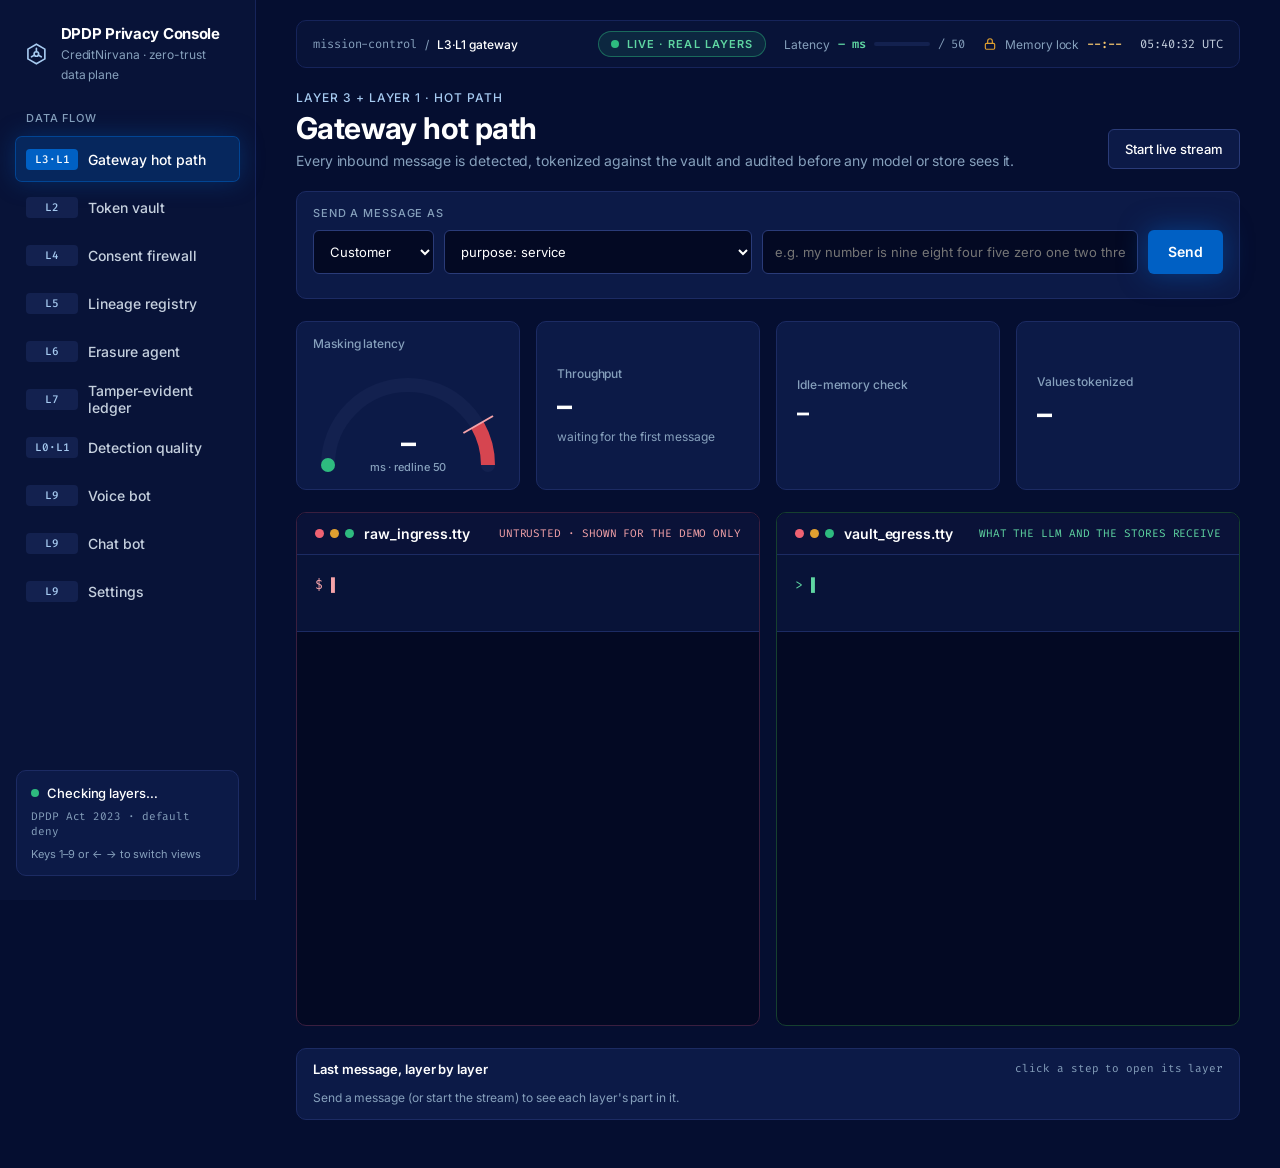
==== dpdp-privacy-console.html @ 43d5cb4b "lastest 10:37 am" ====
<!DOCTYPE html>
<html lang="en">
<head>
<meta charset="utf-8">
<meta name="viewport" content="width=device-width, initial-scale=1">
<title>DPDP Privacy Console · CreditNirvana</title>
<link rel="preconnect" href="https://fonts.googleapis.com">
<link rel="preconnect" href="https://fonts.gstatic.com" crossorigin>
<link rel="stylesheet" href="https://fonts.googleapis.com/css2?family=Inter:wght@300;400;500;600;700&family=Fira+Code:wght@400;500;600&display=swap" media="print" onload="this.media='all'">
<style>
:root{
  --bg:#050E30;--side:#081338;--card:#0C1A47;--line:#1C2B63;--line2:#16245A;--term:#030923;--termHead:#0A1238;
  --chip:#13214F;--border2:#2A3B78;--horizon:#0060C4;--horizon-600:#0053AA;--oceanic:#1E83B3;--peri:#5577E2;
  --em:#2EBB7F;--emT:#5FD6A2;--rose:#D64550;--roseB:#F06272;--roseT:#F5A3A9;--amber:#E0A030;--amberT:#F2C46D;
  --text:#C5D0DE;--muted:#86A0BC;--blueT:#A6CAF0;--white:#FFFFFF;
  --sans:'Inter',ui-sans-serif,system-ui,-apple-system,'Segoe UI',sans-serif;
  --mono:'Fira Code',ui-monospace,Menlo,Consolas,monospace;
  --ease:cubic-bezier(.2,0,0,1);
}
*{box-sizing:border-box}
html,body{margin:0;background:var(--bg);color:var(--text);font-family:var(--sans);letter-spacing:-0.005em;-webkit-font-smoothing:antialiased}
button{font-family:var(--sans)}
.mono{font-family:var(--mono);font-variant-ligatures:none}
.app{display:grid;grid-template-columns:256px minmax(0,1fr);min-height:100vh}
@media (max-width:900px){.app{grid-template-columns:1fr}.side{position:static!important;height:auto!important}}

/* Sidebar */
.side{position:sticky;top:0;height:100vh;background:var(--side);border-right:1px solid var(--line2);padding:24px 16px;display:flex;flex-direction:column;gap:28px}
.brand{display:flex;align-items:center;gap:12px;padding:0 8px}
.brand b{display:block;font-size:15px;color:#fff;letter-spacing:-0.02em}
.brand small{font-size:12px;color:var(--muted)}
.navlist{display:flex;flex-direction:column;gap:4px}
.overline{font-size:11px;font-weight:500;letter-spacing:.08em;color:var(--muted)}
.navlist .overline{padding:0 10px 8px}
.nav{display:flex;align-items:center;gap:10px;min-height:44px;padding:0 10px;border-radius:6px;border:none;background:transparent;color:var(--text);font-size:14px;font-weight:500;text-align:left;cursor:pointer;transition:background 180ms var(--ease),box-shadow 180ms var(--ease),color 180ms var(--ease)}
.nav .lay{width:52px;flex-shrink:0;text-align:center;font-family:var(--mono);font-size:11px;padding:3px 0;border-radius:4px;background:var(--chip);color:var(--blueT)}
.nav .key{margin-left:auto;font-family:var(--mono);font-size:11px;color:var(--muted);opacity:0;transition:opacity 180ms}
.nav:hover{background:#0F1D4D;color:#fff;box-shadow:0 0 0 1px var(--border2),0 0 22px rgba(30,131,179,.45)}
.nav:hover .key{opacity:1}
.nav:focus-visible{outline:2px solid var(--peri);outline-offset:2px}
.nav.active{background:rgba(0,96,196,.26);color:#fff;box-shadow:0 0 0 1px rgba(0,96,196,.6),0 0 24px rgba(0,96,196,.35)}
.nav.active .lay{background:var(--horizon);color:#fff}
.health{margin-top:auto;display:flex;flex-direction:column;gap:8px;padding:14px;border-radius:10px;background:var(--card);border:1px solid var(--line)}
.dot{display:inline-block;width:8px;height:8px;border-radius:999px;background:var(--em);flex-shrink:0}

/* Main + top bar */
.main{min-width:0;padding:20px 40px 48px;display:flex;flex-direction:column;gap:22px}
.topbar{display:flex;flex-wrap:wrap;align-items:center;justify-content:space-between;gap:12px;padding:10px 16px;border-radius:10px;background:var(--side);border:1px solid var(--line2);position:sticky;top:12px;z-index:5}
.crumb{display:flex;align-items:center;gap:8px;font-size:12px;color:var(--muted)}
.crumb strong{color:#fff;font-weight:500}
.tb-right{display:flex;flex-wrap:wrap;align-items:center;gap:18px;font-size:12px;color:var(--muted)}
.live{display:flex;align-items:center;gap:8px;padding:5px 12px;border-radius:999px;background:rgba(214,69,80,.14);border:1px solid rgba(240,98,114,.4);color:var(--roseT);font-size:11px;font-weight:600;letter-spacing:.1em}
.live .dot{background:var(--roseB);animation:pulse 1.6s infinite}
.tb-item{display:flex;align-items:center;gap:8px}
.mini{display:block;width:56px;height:4px;border-radius:999px;background:var(--chip)}
.mini i{display:block;height:4px;border-radius:999px;background:var(--em);transition:width 400ms var(--ease)}

/* Shared */
.view{display:none;flex-direction:column;gap:22px}
.view.active{display:flex;animation:viewIn 520ms var(--ease) both}
.vhead{display:flex;flex-wrap:wrap;justify-content:space-between;align-items:flex-end;gap:16px}
.vhead .t{display:flex;flex-direction:column;gap:6px}
.eyebrow{font-size:12px;font-weight:500;letter-spacing:.08em;color:var(--blueT)}
h1{margin:0;font-size:30px;line-height:1.15;font-weight:700;letter-spacing:-0.02em;color:#fff}
.sub{margin:0;font-size:14px;color:var(--muted)}
.card{background:var(--card);border:1px solid var(--line);border-radius:10px}
.grid4{display:grid;grid-template-columns:repeat(4,minmax(0,1fr));gap:16px}
.grid2{display:grid;grid-template-columns:repeat(2,minmax(0,1fr));gap:16px}
@media (max-width:1100px){.grid4{grid-template-columns:repeat(2,minmax(0,1fr))}.grid2{grid-template-columns:1fr}}
.kpi{display:flex;flex-direction:column;justify-content:center;gap:6px;padding:18px 20px}
.kpi .l{font-size:12px;font-weight:500;color:var(--muted)}
.kpi .v{font-size:30px;font-weight:700;letter-spacing:-0.02em;color:#fff;font-variant-numeric:tabular-nums}
.kpi .s{font-size:12px;color:var(--muted)}
.pill{font-family:var(--mono);font-size:12px;color:var(--text);padding:6px 10px;border-radius:999px;border:1px solid var(--line)}
.btn{min-height:40px;padding:0 16px;border-radius:6px;border:1px solid var(--border2);background:var(--card);color:#fff;font-size:13px;font-weight:500;cursor:pointer;transition:background 180ms var(--ease)}
.btn:hover{background:#13214F}
.btn-primary{min-height:48px;padding:0 24px;border:none;background:var(--horizon);font-size:15px;font-weight:600;box-shadow:0 0 28px rgba(0,96,196,.5)}
.btn-primary:hover{background:var(--horizon-600)}
.btn-primary:active{background:#00468F}
.btn-primary:disabled{opacity:.6;cursor:default}
.btn:focus-visible,.chipbtn:focus-visible{outline:2px solid var(--peri);outline-offset:2px}
.badge{display:inline-flex;align-items:center;gap:6px;padding:3px 10px;border-radius:999px;font-size:11px;font-weight:600;letter-spacing:.06em}
.b-ok{color:var(--emT);background:rgba(46,187,127,.14)}
.b-bad{color:var(--roseT);background:rgba(214,69,80,.2)}
.b-lock{color:var(--amberT);background:rgba(224,160,48,.18)}
.b-ok .dot{background:var(--em);width:6px;height:6px}.b-bad .dot{background:var(--roseB);width:6px;height:6px}.b-lock .dot{background:var(--amber);width:6px;height:6px}
.scroll-x{overflow-x:auto}

/* Terminals */
.term{display:flex;flex-direction:column;border-radius:10px;background:var(--term);overflow:hidden}
.term-head{display:flex;justify-content:space-between;align-items:center;gap:12px;padding:12px 18px;border-bottom:1px solid var(--line);background:var(--termHead)}
.term-head .name{display:flex;align-items:center;gap:10px;font-size:14px;font-weight:600;color:#fff}
.lights{display:flex;gap:6px}.lights i{width:9px;height:9px;border-radius:999px;display:block}
.term-body{height:470px;overflow:hidden;display:flex;flex-direction:column}
.tline{display:flex;flex-direction:column;gap:6px;padding:12px 18px;border-bottom:1px solid #111C48}
.tline.cur{background:var(--side);border-bottom:1px solid var(--line);padding:14px 18px}
.tmeta{display:flex;gap:12px;font-family:var(--mono);font-size:11px;color:var(--muted)}
.ttext{font-family:var(--mono);font-size:13px;line-height:1.6;color:var(--text);min-height:21px}
.cur .ttext{color:#fff;min-height:42px}
.pii{background:rgba(214,69,80,.22);color:var(--roseT);border-radius:3px;padding:1px 3px}
.tok{background:rgba(46,187,127,.16);color:var(--emT);border-radius:3px;padding:1px 3px}
.pend{color:var(--muted)}
.flash{animation:flash 900ms ease-out both}
.caret{animation:blink 1s steps(1) infinite}

/* Firewall */
.bento{display:grid;grid-template-columns:repeat(4,minmax(0,1fr));gap:14px}
@media (max-width:1100px){.bento{grid-template-columns:repeat(2,minmax(0,1fr))}}
.pcard{display:flex;flex-direction:column;gap:12px;padding:16px 18px;border-radius:10px;background:var(--card);border:1px solid var(--line)}
.pcard.s2{grid-column:span 2}
.pcard.k-b{background:rgba(214,69,80,.08);border-color:#5A2A3A}
.pcard.k-r{background:rgba(224,160,48,.07);border-color:#5A4420}
.pcard .row{display:flex;justify-content:space-between;align-items:center;gap:8px}
.pcard .row.end{align-items:flex-end}
.pcard .num{font-size:22px;font-weight:700;color:#fff;font-variant-numeric:tabular-nums;text-align:right}
.pcard.k-b .num{color:#F08A92}.pcard.k-r .num{color:var(--amberT)}
.feed{font-family:var(--mono);font-size:13px;line-height:1.7;display:flex;flex-direction:column;gap:3px;padding:10px 14px;height:290px;overflow:hidden}
.frow{display:flex;gap:12px;white-space:nowrap;padding:2px 8px;border-radius:6px}
.frow .ts{color:var(--muted)}.frow .msg{color:var(--text);overflow:hidden;text-overflow:ellipsis}
.frow.k-b .tag{color:#F08A92;font-weight:600}.frow.k-a .tag{color:var(--emT);font-weight:600}.frow.k-r .tag{color:var(--amberT);font-weight:600}
.frow.new{padding:4px 8px}.frow.new .msg{color:#fff}
.frow.new.k-b{animation:shake 560ms cubic-bezier(.36,.07,.19,.97) both,redFade 1.6s ease-out both}
.frow.new.k-a{animation:slideIn 480ms var(--ease) both,greenFade 1.6s ease-out both}
.frow.new.k-r{animation:slideIn 480ms var(--ease) both,amberFade 1.6s ease-out both}
.feed[data-filter="b"] .frow:not(.k-b),.feed[data-filter="a"] .frow:not(.k-a),.feed[data-filter="r"] .frow:not(.k-r){display:none}
.seg{display:flex;gap:6px}
.chipbtn{min-height:32px;padding:0 12px;border-radius:6px;border:1px solid var(--border2);background:transparent;color:var(--text);font-size:12px;font-weight:500;cursor:pointer}
.chipbtn[aria-pressed="true"]{background:var(--horizon);border-color:var(--horizon);color:#fff}

/* Lineage */
.lookup{display:flex;align-items:center;gap:8px;flex-wrap:wrap}
.idfield{display:flex;align-items:center;gap:8px;height:44px;padding:0 12px;border-radius:6px;border:1px solid var(--border2);background:var(--term);font-family:var(--mono);font-size:12px;color:var(--muted)}
.idfield:focus-within{border-color:var(--horizon);box-shadow:0 0 0 3px rgba(0,96,196,.28)}
.idfield input{width:92px;height:40px;border:none;background:transparent;color:#fff;font-family:var(--mono);font-size:15px;outline:none}
.sample{height:36px;padding:0 12px;border-radius:999px;border:1px solid var(--border2);background:transparent;color:var(--blueT);font-family:var(--mono);font-size:12px;cursor:pointer}
.sample[aria-pressed="true"]{border-color:var(--em);background:rgba(46,187,127,.14);color:var(--emT)}
.dag{display:grid;grid-template-columns:.85fr 40px 1fr 40px 1.1fr 40px 1fr 40px 1fr;min-width:1000px}
.dcol{display:flex;flex-direction:column;gap:10px}
.node{display:flex;flex-direction:column;gap:3px;padding:10px 14px;border-radius:10px;background:var(--card);border:1px solid var(--line);transition:border-color 280ms var(--ease),box-shadow 280ms var(--ease),background 280ms var(--ease)}
.node.lit{background:rgba(46,187,127,.08);border-color:var(--em);box-shadow:0 0 0 1px rgba(46,187,127,.4),0 0 20px rgba(46,187,127,.35)}
.node.root{background:var(--horizon);border-color:var(--horizon);color:#fff;padding:16px;gap:6px}
.node.root.lit{box-shadow:0 0 0 1px var(--peri),0 0 28px rgba(0,96,196,.6);background:var(--horizon);border-color:var(--peri)}
.node.store{flex-direction:row;justify-content:space-between;align-items:center}
.node.store .tag{font-size:11px;color:var(--muted);white-space:nowrap;flex-shrink:0}
.node.store .nm{min-width:0;overflow:hidden;text-overflow:ellipsis;white-space:nowrap}
.node.store.lit .tag{color:var(--emT)}
.node.store.skip .nm{color:var(--muted)}
.wire{position:relative;display:flex;align-items:center}
.wire i{display:block;width:100%;height:2px;background:var(--line);transition:background 260ms}
.wire.lit i{background:var(--em)}
.wire .pulse{position:absolute;top:calc(50% - 5px);left:0;width:10px;height:10px;border-radius:999px;background:var(--emT);box-shadow:0 0 14px var(--em);animation:travel 240ms linear both}
.banner{display:flex;align-items:center;gap:12px;padding:14px 16px;border-radius:6px;background:rgba(46,187,127,.1);border:1px solid #16402F;animation:pop 420ms var(--ease) both}

/* Erasure */
.flow{display:flex;align-items:stretch}
.step{flex:1 1 0;min-width:0;display:flex;flex-direction:column;gap:10px;padding:16px;border-radius:10px;background:var(--side);border:1px solid var(--line);transition:background 280ms var(--ease),border-color 280ms var(--ease)}
.step .hd{display:flex;align-items:center;gap:10px}
.step .ic{display:flex;align-items:center;justify-content:center;width:28px;height:28px;border-radius:999px;border:1px solid var(--border2);color:var(--muted);font-family:var(--mono);font-size:12px;flex-shrink:0}
.step .nm{font-size:16px;font-weight:700;color:#fff}
.step .ds{font-size:12px;line-height:1.45;color:var(--muted)}
.step.active{background:#0A3F86;border-color:var(--oceanic);animation:glow 1.3s ease-in-out infinite}
.step.active .ic{background:#fff;border-color:#fff;color:var(--horizon);font-weight:600}
.step.active .ds{color:#D3E5F8}
.step.done{background:rgba(46,187,127,.08);border-color:var(--em)}
.step.done .ic{background:rgba(46,187,127,.2);border-color:transparent;animation:pop 380ms var(--ease) both}
.step.done.shred{background:rgba(214,69,80,.12);border-color:var(--rose)}
.step.done.shred .ic{background:rgba(214,69,80,.25)}
.arrow{display:flex;align-items:center;justify-content:center;width:28px;flex-shrink:0;color:var(--border2);transition:color 280ms}
.arrow.lit{color:var(--em)}
.elog{font-family:var(--mono);font-size:12px;line-height:1.65;display:flex;flex-direction:column;gap:2px;padding:12px 14px;height:136px;overflow:hidden;border-radius:6px;background:var(--term)}
.elog div{display:flex;gap:10px;white-space:nowrap;animation:lineIn 300ms var(--ease) both}
.elog .ts{color:var(--muted)}.elog .nd{color:var(--blueT);width:64px;flex-shrink:0}.elog .m{color:#DFE5EE;overflow:hidden;text-overflow:ellipsis}
.targets{display:grid;grid-template-columns:repeat(4,minmax(0,1fr));gap:6px}
.tgt{font-family:var(--mono);font-size:10px;padding:3px 6px;border-radius:4px;background:var(--card);color:var(--text);white-space:nowrap;overflow:hidden;text-overflow:ellipsis}
.tgt.gone{background:rgba(214,69,80,.2);color:var(--roseT);text-decoration:line-through;animation:pop 320ms var(--ease) both}
.abl-row{display:grid;grid-template-columns:1.6fr .7fr .7fr .8fr 1.4fr;gap:16px;align-items:center;padding:14px 24px;border-top:1px solid var(--line2)}
.abl-head{padding:10px 24px;font-size:11px;font-weight:500;letter-spacing:.08em;color:var(--muted);background:var(--side);border-top:none}
.big{font-size:40px;line-height:1;font-weight:700;letter-spacing:-0.03em;font-variant-numeric:tabular-nums}
.verdict{justify-self:end;padding:5px 12px;border-radius:999px;font-size:11px;font-weight:700;letter-spacing:.08em}

/* Ledger */
.blk{display:flex;gap:16px}
.blk .rail{display:flex;flex-direction:column;align-items:center;width:20px;flex-shrink:0}
.blk .rail .pt{width:14px;height:14px;margin-top:16px;border-radius:999px;background:var(--bg);border:3px solid var(--oceanic)}
.blk .rail .ln{flex:1;width:2px;background:var(--line)}
.blk .bx{flex:1;min-width:0;margin-bottom:12px;border-radius:10px;background:var(--card);border:1px solid var(--line);overflow:hidden;transition:border-color 280ms}
.blk .bh{display:flex;flex-wrap:wrap;justify-content:space-between;align-items:center;gap:8px;padding:8px 14px;border-bottom:1px solid var(--line2)}
.blk pre{margin:0;padding:10px 14px;font-family:var(--mono);font-size:12px;line-height:1.6;color:#DFE5EE;background:var(--term);white-space:pre-wrap;word-break:break-all}
.blk .k{color:var(--blueT)}.blk .sv{color:var(--emT)}
.blk.bad .bx{border-color:var(--rose)}
.blk.bad .pt{background:var(--rose);border-color:#F08A92;box-shadow:0 0 12px var(--rose)}
.blk.bad .ln{background:#5A2A3A}
.blk.enter{animation:viewIn 480ms var(--ease) both}
.vpanel{position:relative;height:220px;border-radius:10px;background:var(--term);overflow:hidden;border:1px solid var(--line2)}
.matrix{margin:0;padding:10px 14px;font-family:var(--mono);font-size:11px;line-height:1.5;color:var(--em);white-space:pre;animation:scroll 700ms linear infinite}
.result{position:absolute;inset:12px;display:flex;flex-direction:column;align-items:center;justify-content:center;gap:4px;border-radius:10px;text-align:center;animation:pop 520ms var(--ease) both}
.result.ok{background:rgba(46,187,127,.14);animation:pop 520ms var(--ease) both,halo 2.4s ease-in-out 520ms infinite}
.result.fail{background:rgba(214,69,80,.16);box-shadow:0 0 0 1px var(--rose),0 0 40px rgba(214,69,80,.5)}
.result .n{font-size:76px;line-height:1;font-weight:700;letter-spacing:-0.04em}
.result .w{font-size:15px;font-weight:700;letter-spacing:.1em;color:#fff}

/* Scorecard */
.donut-card{display:flex;align-items:center;gap:28px;padding:28px}
.donut{position:relative;width:200px;height:200px;flex-shrink:0}
.donut .c{position:absolute;inset:0;display:flex;flex-direction:column;align-items:center;justify-content:center}
.donut .c b{font-size:44px;line-height:1;font-weight:700;letter-spacing:-0.03em;color:#fff}
.donut-arc{animation:donut 1.2s var(--ease) both}
.grow{transform-origin:left;animation:grow 900ms var(--ease) 500ms both}

/* Keyframes */
@keyframes pulse{0%{box-shadow:0 0 0 0 rgba(240,98,114,.7)}70%{box-shadow:0 0 0 9px rgba(240,98,114,0)}100%{box-shadow:0 0 0 0 rgba(240,98,114,0)}}
@keyframes viewIn{from{opacity:0;transform:translateY(14px)}to{opacity:1;transform:none}}
@keyframes flash{0%{background:rgba(46,187,127,.7);box-shadow:0 0 18px rgba(46,187,127,.9);color:#fff}100%{background:rgba(46,187,127,.16);box-shadow:0 0 0 rgba(46,187,127,0)}}
@keyframes blink{50%{opacity:0}}
@keyframes shake{0%,100%{transform:translateX(0)}15%{transform:translateX(-9px)}30%{transform:translateX(8px)}45%{transform:translateX(-6px)}60%{transform:translateX(4px)}75%{transform:translateX(-2px)}}
@keyframes slideIn{from{opacity:0;transform:translateX(-28px)}to{opacity:1;transform:none}}
@keyframes redFade{from{background:rgba(214,69,80,.42)}to{background:rgba(214,69,80,.1)}}
@keyframes greenFade{from{background:rgba(46,187,127,.36)}to{background:rgba(46,187,127,.08)}}
@keyframes amberFade{from{background:rgba(224,160,48,.36)}to{background:rgba(224,160,48,.08)}}
@keyframes travel{from{left:0;opacity:1}to{left:calc(100% - 10px);opacity:.2}}
@keyframes pop{0%{opacity:0;transform:scale(.8)}60%{opacity:1;transform:scale(1.05)}100%{transform:scale(1)}}
@keyframes glow{0%,100%{box-shadow:0 0 0 1px var(--oceanic),0 0 18px rgba(0,96,196,.5)}50%{box-shadow:0 0 0 2px var(--peri),0 0 44px rgba(30,131,179,.9)}}
@keyframes lineIn{from{opacity:0;transform:translateX(-10px)}to{opacity:1;transform:none}}
@keyframes scroll{from{transform:translateY(0)}to{transform:translateY(-50%)}}
@keyframes halo{0%,100%{box-shadow:0 0 0 1px var(--em),0 0 30px rgba(46,187,127,.45)}50%{box-shadow:0 0 0 2px var(--emT),0 0 60px rgba(46,187,127,.75)}}
@keyframes donut{from{stroke-dasharray:0 999}}
@keyframes grow{from{transform:scaleX(0)}}
@media (prefers-reduced-motion:reduce){*,*::before,*::after{animation:none!important;transition:none!important}}
.sr{position:absolute;width:1px;height:1px;overflow:hidden;clip:rect(0 0 0 0)}

/* ---- additions for the live (wired) console ---- */
.row{display:flex;flex-wrap:wrap;align-items:center;gap:10px}
.field{height:44px;padding:0 12px;border-radius:6px;border:1px solid var(--border2);background:var(--term);color:#fff;font:400 13px var(--sans);outline:none;min-width:0}
.field:focus{border-color:var(--horizon);box-shadow:0 0 0 3px rgba(0,96,196,.28)}
select.field{padding-right:26px}
textarea.field{height:auto;min-height:84px;padding:10px 12px;line-height:1.55;font-family:var(--mono);font-size:13px;resize:vertical;width:100%}
.field.grow1{flex:1 1 280px}
.composer{display:flex;flex-wrap:wrap;gap:10px;align-items:center;padding:14px 16px}
.lbl{font-size:11px;font-weight:500;letter-spacing:.08em;color:var(--muted)}
.tchips{display:flex;flex-wrap:wrap;gap:8px;padding:12px 16px}
.tchip{display:flex;flex-direction:column;gap:3px;min-width:136px;padding:8px 12px;border-radius:8px;background:var(--side);border:1px solid var(--line);color:var(--text);cursor:pointer;text-align:left;font-family:var(--sans);transition:border-color 180ms var(--ease),box-shadow 180ms var(--ease)}
.tchip:hover{border-color:var(--oceanic);box-shadow:0 0 18px rgba(30,131,179,.35)}
.tchip:focus-visible{outline:2px solid var(--peri);outline-offset:2px}
.tchip .h{display:flex;gap:8px;align-items:center;font-size:12px;font-weight:600;color:#fff}
.tchip .h i{font-style:normal;font-family:var(--mono);font-size:10px;padding:1px 5px;border-radius:4px;background:var(--chip);color:var(--blueT)}
.tchip .d{font-family:var(--mono);font-size:11px;color:var(--muted);max-width:230px;overflow:hidden;text-overflow:ellipsis;white-space:nowrap}
.tchip.bad{border-color:#5A2A3A}.tchip.bad .d{color:var(--roseT)}
.tchip.ok .d{color:var(--emT)}
.tbl{width:100%;border-collapse:collapse;font-size:12px}
.tbl th{text-align:left;font-size:11px;font-weight:500;letter-spacing:.08em;color:var(--muted);padding:10px 14px;background:var(--side);border-bottom:1px solid var(--line)}
.tbl td{padding:9px 14px;border-bottom:1px solid #111C48;font-family:var(--mono);font-size:12px;color:var(--text);white-space:nowrap}
.tbl td.w{white-space:normal;word-break:break-all}
.err{color:var(--roseT);font-size:12px}
.note{font-size:12px;line-height:1.5;color:var(--muted)}
.tgt.unreg{box-shadow:inset 0 0 0 1px var(--amber);color:var(--amberT)}
.tgt.vt{color:var(--blueT)}
.empty{display:flex;flex-direction:column;align-items:center;gap:8px;padding:56px 24px;border-radius:10px;background:var(--term);border:1px dashed var(--border2);text-align:center}
.bar{height:6px;border-radius:999px;background:var(--chip);overflow:hidden}
.bar>i{display:block;height:6px;border-radius:999px;background:var(--em)}
.barrow{display:grid;grid-template-columns:110px 1fr 56px 70px;gap:12px;align-items:center;font-size:12px;padding:6px 0}
.hl{background:rgba(214,69,80,.22);color:var(--roseT);border-radius:3px;padding:1px 3px}
.hl sup{font-family:var(--mono);font-size:9px;margin-left:3px;color:#fff;opacity:.8}
.live.off{background:rgba(224,160,48,.14);border-color:rgba(224,160,48,.5);color:var(--amberT)}
.live.off .dot{background:var(--amber);animation:none}
.live.ok{background:rgba(46,187,127,.12);border-color:rgba(46,187,127,.45);color:var(--emT)}
.live.ok .dot{background:var(--em);animation:none}
.skel{height:14px;border-radius:4px;background:linear-gradient(90deg,var(--chip),#1B2B66,var(--chip));background-size:200% 100%;animation:sk 1.2s linear infinite}
@keyframes sk{to{background-position:-200% 0}}
.scroll-x{min-width:0}.term{min-width:0}
.offline{display:none;padding:14px 16px;border-radius:10px;background:rgba(224,160,48,.1);border:1px solid #5A4420;color:var(--amberT);font-size:13px;line-height:1.5}
.offline.show{display:block}
.offline a{color:#fff}
.stage{display:flex;flex-wrap:wrap;gap:12px;align-items:center}
.vrow{display:flex;justify-content:space-between;align-items:center;gap:12px;padding:10px 14px;border-radius:8px;background:var(--side);border:1px solid var(--line);font-size:13px}
.vrow .r{font-family:var(--mono);font-size:12px;color:var(--text)}
.kv{display:grid;grid-template-columns:auto 1fr;gap:6px 16px;font-size:12px}
.kv span:nth-child(odd){color:var(--muted)}
.kv span:nth-child(even){font-family:var(--mono);color:#fff;word-break:break-all}
.res4{display:grid;grid-template-columns:repeat(4,minmax(0,1fr));gap:12px}
@media (max-width:1100px){.res4{grid-template-columns:repeat(2,minmax(0,1fr))}}
.res4>div{display:flex;flex-direction:column;gap:2px;padding:12px 14px;border-radius:8px;background:var(--term)}
.res4 .l{font-size:11px;color:var(--muted)}.res4 .v{font-size:18px;font-weight:700;color:#fff;font-variant-numeric:tabular-nums}.res4 .s{font-size:11px;color:var(--muted)}
.abl2{display:grid;grid-template-columns:1.1fr 2fr .8fr 1.3fr;gap:16px;align-items:center;padding:14px 24px;border-top:1px solid var(--line2)}
.bubble{padding:10px 14px;border-radius:10px;background:var(--side);border:1px solid var(--line);font-size:13px;line-height:1.5;max-width:92%}
.bubble.bot{align-self:flex-start;border-color:#16402F}
.bubble.cust{align-self:flex-end}
.bubble small{display:block;font-family:var(--mono);font-size:10px;color:var(--muted);margin-bottom:2px}

/* Secure chat (L9 chat bot) */
.chatgrid{display:grid;grid-template-columns:minmax(0,1.55fr) minmax(320px,1fr);gap:16px;align-items:start}
@media (max-width:1100px){.chatgrid{grid-template-columns:1fr}}
.chatwin{position:relative;display:flex;flex-direction:column;overflow:hidden;transition:border-color 400ms var(--ease),box-shadow 400ms var(--ease)}
.chatwin.xray{border-color:var(--em);box-shadow:0 0 0 1px rgba(46,187,127,.35),0 0 44px rgba(46,187,127,.2)}
.ch-head{display:flex;flex-wrap:wrap;align-items:center;justify-content:space-between;gap:12px;padding:14px 18px;border-bottom:1px solid var(--line);background:var(--termHead)}
.avatar{width:38px;height:38px;flex-shrink:0;border-radius:999px;background:var(--horizon);display:flex;align-items:center;justify-content:center;color:#fff}
.xtoggle{display:flex;align-items:center;gap:10px;font-size:13px;font-weight:600}
.xtoggle .lab{color:var(--muted);transition:color 300ms,text-shadow 300ms;cursor:pointer;user-select:none}
.xtoggle .lab.on{color:#fff}
.xtoggle .lab.x.on{color:var(--emT);text-shadow:0 0 14px rgba(46,187,127,.8)}
.switch{position:relative;width:66px;height:36px;flex-shrink:0;border-radius:999px;border:1px solid var(--border2);background:var(--chip);cursor:pointer;padding:0;box-shadow:0 0 20px rgba(0,96,196,.45);transition:background 300ms,box-shadow 300ms,border-color 300ms}
.switch::after{content:'';position:absolute;top:4px;left:4px;width:26px;height:26px;border-radius:999px;background:#fff;transition:transform 420ms cubic-bezier(.3,1.5,.5,1),background 300ms}
.switch[aria-checked="true"]{background:rgba(46,187,127,.3);border-color:var(--em);box-shadow:0 0 0 3px rgba(46,187,127,.18),0 0 30px rgba(46,187,127,.7)}
.switch[aria-checked="true"]::after{transform:translateX(30px);background:var(--emT)}
.switch:focus-visible{outline:2px solid var(--peri);outline-offset:3px}
.xbanner{display:none;align-items:center;justify-content:center;gap:8px;padding:7px 12px;background:rgba(46,187,127,.12);border-bottom:1px solid #16402F;font-family:var(--mono);font-size:11px;letter-spacing:.06em;color:var(--emT)}
.chatwin.xray .xbanner{display:flex;animation:fadeIn 300ms ease both}
.ch-bar{display:flex;gap:10px;align-items:center;padding:10px 18px;border-bottom:1px solid var(--line);background:var(--side)}
.ch-bar select{flex:1;min-width:0}
.msgs{position:relative;height:430px;overflow-y:auto;padding:18px;display:flex;flex-direction:column;gap:12px;transition:background 400ms}
.chatwin.xray .msgs{background:var(--term)}
.msg{max-width:80%;display:flex;flex-direction:column;gap:4px}
.msg.user{align-self:flex-end;align-items:flex-end}
.msg.agent{align-self:flex-start}
.msg .bb{padding:10px 14px;border-radius:14px;font-size:14px;line-height:1.6;color:#fff}
.msg.user .bb{background:var(--horizon);border-bottom-right-radius:4px}
.msg.agent .bb{background:var(--card);border:1px solid var(--line);border-bottom-left-radius:4px}
.msg .meta{font-size:11px;color:var(--muted)}
.msg.new{animation:msgIn 360ms var(--ease) both}
.msg.x .bb{font-family:var(--mono);font-size:13px;background:#071533;border:1px solid #16402F;color:#DFE5EE}
.msg.user.x .bb{border-color:#1E4A8A;background:#08183F}
.pv .tk{display:none}
.msg .xv{display:none}
.msg.x .xv{display:inline}
.msg.x .cv{display:none}
.msg.x .pv .raw{display:none}
.msg.x .pv .tk{display:inline-block}
.raw{text-decoration:underline dotted rgba(255,255,255,.45);text-underline-offset:3px;border-radius:3px}
.tk{font-family:var(--mono);font-size:12px;line-height:1.4;padding:1px 8px;border-radius:999px;background:rgba(46,187,127,.18);color:var(--emT);border:1px solid rgba(46,187,127,.55);box-shadow:0 0 12px rgba(46,187,127,.35);white-space:nowrap}
.msg.x .tk{animation:tokIn 560ms var(--ease) both}
.sysmsg{align-self:center;max-width:90%;display:flex;flex-direction:column;align-items:center;gap:6px;padding:12px 16px;border-radius:10px;background:rgba(214,69,80,.1);border:1px solid #5A2A3A;text-align:center;font-size:13px;color:#fff}
.dcard{align-self:stretch;display:flex;flex-direction:column;gap:10px;padding:16px 18px;border-radius:12px;background:rgba(46,187,127,.1);border:1px solid var(--em);box-shadow:0 0 24px rgba(46,187,127,.2);animation:pop 460ms var(--ease) both}
.dots{display:inline-flex;gap:4px;padding:12px 14px;border-radius:14px;background:var(--card);border:1px solid var(--line);align-self:flex-start}
.dots i{width:6px;height:6px;border-radius:999px;background:var(--muted);animation:bounce 1s infinite}
.dots i:nth-child(2){animation-delay:.15s}.dots i:nth-child(3){animation-delay:.3s}
.beam{position:absolute;left:0;right:0;top:0;height:3px;background:var(--em);box-shadow:0 0 24px 6px rgba(46,187,127,.6);opacity:0;pointer-events:none;z-index:3}
.beam.run{animation:beam 900ms ease-in-out both}
.ch-input{display:flex;gap:8px;padding:12px 14px 6px;border-top:1px solid var(--line);background:var(--side)}
.ch-input input{flex:1;min-width:0;height:44px;border-radius:999px;border:1px solid var(--border2);background:var(--term);color:#fff;padding:0 16px;font:14px var(--sans);outline:none}
.ch-input input:focus{border-color:var(--horizon);box-shadow:0 0 0 3px rgba(0,96,196,.28)}
.ch-input input:disabled{opacity:.5}
.send{width:44px;height:44px;flex-shrink:0;border-radius:999px;border:none;background:var(--horizon);color:#fff;display:flex;align-items:center;justify-content:center;cursor:pointer}
.send:hover{background:var(--horizon-600)}
.send:disabled{opacity:.45;cursor:default}
.preview{display:flex;gap:8px;align-items:center;padding:4px 18px 8px;background:var(--side);font-family:var(--mono);font-size:12px;color:var(--muted);white-space:nowrap;overflow:hidden}
.preview .pt{color:#DFE5EE;overflow:hidden;text-overflow:ellipsis}
.preview .tk{font-size:11px;padding:0 6px;box-shadow:none}
.quick{display:flex;flex-wrap:wrap;gap:6px;padding:0 14px 10px;background:var(--side)}
.qchip{min-height:32px;padding:0 12px;border-radius:999px;border:1px solid var(--border2);background:transparent;color:var(--blueT);font-size:12px;cursor:pointer}
.qchip:hover{background:#0F1D4D}
.qchip:disabled{opacity:.45;cursor:default}
.qa{display:grid;grid-template-columns:1fr;gap:10px;padding:12px 14px 14px;background:var(--side);border-top:1px solid var(--line2)}
.qa button{min-height:46px;border-radius:6px;font-size:13px;font-weight:600;cursor:pointer;display:flex;align-items:center;justify-content:center;gap:8px;padding:0 12px}
.qa .q1{border:1px solid var(--horizon);background:rgba(0,96,196,.2);color:#fff}
.qa .q1:hover{background:rgba(0,96,196,.35)}
.qa button:disabled{opacity:.5;cursor:default}
.vrow{display:grid;grid-template-columns:1.1fr .8fr 1fr auto;gap:10px;align-items:center;padding:8px 0;border-top:1px solid var(--line2);font-size:12px}
.vrow.head{border-top:none;font-size:11px;font-weight:500;letter-spacing:.08em;color:var(--muted);padding-top:0}
.vrow.newv{animation:lineIn 360ms var(--ease) both}
@keyframes msgIn{from{opacity:0;transform:translateY(10px) scale(.98)}to{opacity:1;transform:none}}
@keyframes tokIn{0%{opacity:0;transform:scale(.5)}60%{opacity:1;transform:scale(1.15);box-shadow:0 0 26px rgba(46,187,127,1)}100%{transform:scale(1)}}
@keyframes beam{0%{top:0;opacity:0}10%{opacity:1}90%{opacity:1}100%{top:calc(100% - 3px);opacity:0}}
@keyframes bounce{0%,80%,100%{transform:translateY(0);opacity:.5}40%{transform:translateY(-4px);opacity:1}}

/* Settings (L9) */
.setgrid{display:grid;grid-template-columns:minmax(0,1fr) minmax(0,1fr);gap:16px;align-items:start}
@media (max-width:1100px){.setgrid{grid-template-columns:1fr}}
.setcard{display:flex;flex-direction:column;gap:12px;padding:18px 22px}
.setcard h3{margin:0;font-size:15px;font-weight:600;color:#fff;display:flex;justify-content:space-between;align-items:center}
.fl{display:flex;flex-direction:column;gap:5px}
.fl>span{font-size:11px;font-weight:500;letter-spacing:.06em;color:var(--muted)}
.fl .hint{font-size:11px;letter-spacing:0;color:var(--muted);font-weight:400}
textarea.field{min-height:84px;padding:10px 12px;line-height:1.5;resize:vertical;font-family:var(--sans)}
.two{display:grid;grid-template-columns:1fr 1fr;gap:12px}
.ro{padding:12px 14px;border-radius:8px;background:var(--term);border:1px dashed var(--border2);font-size:12px;line-height:1.55;color:#DFE5EE}
.ro b{color:var(--emT)}
.chk{display:flex;gap:10px;align-items:center;font-size:13px}
.chk .ok{color:var(--emT)}.chk .no{color:var(--roseT)}
.lang{border:1px solid var(--line);border-radius:10px;padding:12px 14px;display:flex;flex-direction:column;gap:10px;background:var(--side)}
.lang>summary{cursor:pointer;font-weight:600;color:#fff;font-size:14px}
.btable{width:100%;border-collapse:collapse;font-size:12px}
.btable th{font-size:11px;font-weight:500;letter-spacing:.06em;color:var(--muted);text-align:left;padding:6px 8px}
.btable td{padding:7px 8px;border-top:1px solid var(--line2)}
.savebar{position:sticky;bottom:0;display:flex;gap:10px;align-items:center;flex-wrap:wrap;padding:12px 16px;border-radius:10px;background:var(--side);border:1px solid var(--border2);box-shadow:0 -8px 24px rgba(0,0,0,.35);z-index:5}
.savebar .msg2{font-size:13px;flex:1;min-width:200px}
.probs{margin:6px 0 0;padding-left:18px;font-size:12px;color:var(--roseT)}
</style>
</head>
<body>
<div class="app">

<nav class="side" aria-label="Privacy layers">
  <div class="brand">
    <svg width="30" height="30" viewBox="0 0 24 24" fill="none" stroke="#A6CAF0" stroke-width="1.6" stroke-linejoin="round" stroke-linecap="round" aria-hidden="true"><path d="M12 2.5l8.2 4.75v9.5L12 21.5l-8.2-4.75v-9.5z"/><circle cx="12" cy="12" r="2.2"/><path d="M12 9.8V6.6M13.9 13.1l2.8 1.6M10.1 13.1l-2.8 1.6"/></svg>
    <div><b>DPDP Privacy Console</b><small>CreditNirvana · zero-trust data plane</small></div>
  </div>
  <div class="navlist">
    <span class="overline">DATA FLOW</span>
    <button class="nav" data-view="gateway"><span class="lay">L3·L1</span>Gateway hot path<span class="key">1</span></button>
    <button class="nav" data-view="vault"><span class="lay">L2</span>Token vault<span class="key">2</span></button>
    <button class="nav" data-view="firewall"><span class="lay">L4</span>Consent firewall<span class="key">3</span></button>
    <button class="nav" data-view="lineage"><span class="lay">L5</span>Lineage registry<span class="key">4</span></button>
    <button class="nav" data-view="erasure"><span class="lay">L6</span>Erasure agent<span class="key">5</span></button>
    <button class="nav" data-view="ledger"><span class="lay">L7</span>Tamper-evident ledger<span class="key">6</span></button>
    <button class="nav" data-view="quality"><span class="lay">L0·L1</span>Detection quality<span class="key">7</span></button>
    <button class="nav" data-view="voice"><span class="lay">L9</span>Voice bot<span class="key">8</span></button>
    <button class="nav" data-view="chat"><span class="lay">L9</span>Chat bot<span class="key">9</span></button>
    <button class="nav" data-view="settings"><span class="lay">L9</span>Settings<span class="key">·</span></button>
  </div>
  <div class="health" id="health">
    <div style="display:flex;align-items:center;gap:8px;font-size:13px;font-weight:500;color:#fff"><span class="dot" id="hDot"></span><span id="hText">Checking layers…</span></div>
    <span class="mono" style="font-size:11px;color:var(--muted)" id="hSub">DPDP Act 2023 · default deny</span>
    <span style="font-size:11px;color:var(--muted)">Keys 1–9 or ← → to switch views</span>
  </div>
</nav>

<main class="main">
  <div class="topbar">
    <div class="crumb"><span class="mono">mission-control</span><span aria-hidden="true">/</span><strong id="crumb">L3·L1 gateway</strong></div>
    <div class="tb-right">
      <span class="live off" id="conn"><span class="dot"></span><span id="connT">CONNECTING</span></span>
      <span class="tb-item" title="Time from the message arriving to the masked text reaching the LLM boundary (budget 50 ms)">Latency <span class="mono" style="color:var(--emT);font-weight:600" id="tbLat">– ms</span><span class="mini"><i id="tbBar" style="width:0%"></i></span><span class="mono">/ 50</span></span>
      <span class="tb-item" title="The gateway forgets a conversation's raw text after this much idle time"><svg width="14" height="14" viewBox="0 0 24 24" fill="none" stroke="#E0A030" stroke-width="2" stroke-linecap="round" stroke-linejoin="round" aria-hidden="true"><rect x="4" y="11" width="16" height="10" rx="2"/><path d="M8 11V7a4 4 0 018 0v4"/></svg>Memory lock <span class="mono" style="color:var(--amberT);font-weight:600" id="tbLock">--:--</span></span>
      <span class="mono" style="color:var(--text)" id="tbClock">--:--:-- UTC</span>
    </div>
  </div>

  <div class="offline" id="offline"></div>

  <!-- ============ VIEW 1: GATEWAY ============ -->
  <section class="view" id="v-gateway" aria-label="Gateway hot path">
    <div class="vhead">
      <div class="t">
        <span class="eyebrow">LAYER 3 + LAYER 1 · HOT PATH</span>
        <h1>Gateway hot path</h1>
        <p class="sub">Every inbound message is detected, tokenized against the vault and audited before any model or store sees it.</p>
      </div>
      <button class="btn" id="gwPause" title="Plays synthetic calls from the dev corpus through the real gateway, one message at a time">Start live stream</button>
    </div>
    <div class="card composer" id="gwComposer">
      <div class="row" style="flex-basis:100%"><span class="lbl">SEND A MESSAGE AS</span><div class="row" id="gwChips"></div></div>
      <select class="field" id="gwSpeaker" aria-label="Speaker"><option>Customer</option><option>Agent</option></select>
      <select class="field" id="gwPurpose" aria-label="Purpose"><option value="service">purpose: service</option><option value="collections">purpose: collections</option><option value="dispute">purpose: dispute</option><option value="model_improvement">purpose: model_improvement (blocked)</option></select>
      <input class="field grow1" id="gwText" placeholder="e.g. my number is nine eight four five zero one two three four five" autocomplete="off" aria-label="Message text">
      <button class="btn btn-primary" id="gwSend" style="min-height:44px;font-size:14px;padding:0 20px">Send</button>
      <span class="err" id="gwErr" style="flex-basis:100%"></span>
    </div>
    <div class="grid4">
      <div class="card" style="display:flex;flex-direction:column;align-items:center;gap:4px;padding:14px 16px 12px">
        <span style="align-self:flex-start;font-size:12px;font-weight:500;color:var(--muted)">Masking latency</span>
        <svg width="200" height="122" viewBox="0 0 200 122" role="img" aria-label="Latency gauge with a 50 millisecond redline">
          <path d="M 20 110 A 80 80 0 0 1 180 110" fill="none" stroke="#13214F" stroke-width="14" stroke-linecap="round"/>
          <path d="M 20 110 A 80 80 0 0 1 180 110" fill="none" stroke="#D64550" stroke-width="14" stroke-dasharray="0 209.4 41.9 999"/>
          <path id="gArc" d="M 20 110 A 80 80 0 0 1 180 110" fill="none" stroke="#2EBB7F" stroke-width="14" stroke-linecap="round" stroke-dasharray="0 999" style="transition:stroke-dasharray 500ms cubic-bezier(.2,0,0,1)"/>
          <line x1="155.4" y1="78" x2="185" y2="61" stroke="#F5A3A9" stroke-width="2"/>
          <text id="gVal" x="100" y="98" text-anchor="middle" fill="#FFFFFF" style="font:700 30px Inter,sans-serif">–</text>
          <text x="100" y="116" text-anchor="middle" fill="#86A0BC" style="font:500 11px Inter,sans-serif">ms · redline 50</text>
        </svg>
      </div>
      <div class="card kpi"><span class="l">Throughput</span><span class="v" id="gwTp">–</span><span class="s" id="gwTpS">waiting for the first message</span></div>
      <div class="card kpi"><span class="l">Idle-memory check</span><span class="v" id="gwMem" style="display:flex;align-items:center;gap:8px;font-size:24px">–</span><span class="s" id="gwMemS"></span></div>
      <div class="card kpi"><span class="l">Values tokenized</span><span class="v" id="gwEnt">–</span><span class="s" id="gwEntS"></span></div>
    </div>
    <div class="grid2">
      <div class="term" style="border:1px solid #3A1F3F">
        <div class="term-head"><span class="name"><span class="lights" aria-hidden="true"><i style="background:#F06272"></i><i style="background:#E0A030"></i><i style="background:#2EBB7F"></i></span>raw_ingress.tty</span><span class="mono" style="font-size:11px;color:var(--roseT)">UNTRUSTED · SHOWN FOR THE DEMO ONLY</span></div>
        <div class="term-body">
          <div class="tline cur"><div class="tmeta"><span id="rcTs"></span><span id="rcId"></span><span id="rcCh"></span></div><div class="ttext"><span style="color:var(--roseT)">$ </span><span id="rawCur"></span><span class="caret" style="color:var(--roseT)">▌</span></div></div>
          <div id="rawHist"></div>
        </div>
      </div>
      <div class="term" style="border:1px solid #16402F">
        <div class="term-head"><span class="name"><span class="lights" aria-hidden="true"><i style="background:#F06272"></i><i style="background:#E0A030"></i><i style="background:#2EBB7F"></i></span>vault_egress.tty</span><span class="mono" style="font-size:11px;color:var(--emT)">WHAT THE LLM AND THE STORES RECEIVE</span></div>
        <div class="term-body">
          <div class="tline cur"><div class="tmeta"><span id="mcTs"></span><span id="mcId"></span><span id="mcSt" style="color:var(--emT)"></span></div><div class="ttext"><span style="color:var(--emT)">&gt; </span><span id="maskCur"></span><span class="caret" style="color:var(--emT)">▌</span></div></div>
          <div id="maskHist"></div>
        </div>
      </div>
    </div>
    <div class="card" style="padding:0">
      <div style="display:flex;justify-content:space-between;align-items:center;gap:12px;padding:12px 16px 0"><span style="font-size:13px;font-weight:600;color:#fff">Last message, layer by layer</span><span class="mono" style="font-size:11px;color:var(--muted)" id="gwTraceId">click a step to open its layer</span></div>
      <div class="tchips" id="gwTrace"><span class="note">Send a message (or start the stream) to see each layer's part in it.</span></div>
    </div>
  </section>

  <!-- ============ VIEW 2: VAULT ============ -->
  <section class="view" id="v-vault" aria-label="Token vault">
    <div class="vhead">
      <div class="t">
        <span class="eyebrow">LAYER 2 · ENCRYPTED VAULT</span>
        <h1>Token vault</h1>
        <p class="sub">The database holds ciphertext only, under a key that belongs to one borrower. Destroy the key and every copy is unreadable.</p>
      </div>
      <div style="display:flex;flex-wrap:wrap;gap:8px"><span class="pill" id="vBackend">backend: –</span><span class="pill">AES-256-GCM</span><span class="pill">HMAC-SHA256 blind index</span></div>
    </div>
    <div class="row" id="vChips"></div>
    <div class="grid4" id="vKpis"></div>
    <div class="grid2">
      <div class="term" style="border:1px solid var(--line)">
        <div class="term-head"><span class="name">vault_records (what the database holds)</span><span class="mono" style="font-size:11px;color:var(--muted)" id="vCount"></span></div>
        <div class="scroll-x" style="max-height:340px;overflow:auto"><table class="tbl" id="vTable"></table></div>
      </div>
      <div style="display:flex;flex-direction:column;gap:16px">
        <div class="card" style="display:flex;flex-direction:column;gap:12px;padding:20px 22px">
          <span style="font-size:15px;font-weight:600;color:#fff">Who can read a token?</span>
          <span class="note">Each button is a real call to the vault as that caller. Only the borrower's own reply path may rehydrate; everyone else is refused by the vault itself.</span>
          <div class="row"><label class="lbl" for="vTok">TOKEN</label><select class="field" id="vTok" style="height:40px"></select></div>
          <div class="seg" id="vRoles" style="flex-wrap:wrap">
            <button class="chipbtn" data-role="borrower_reply">Borrower's reply</button>
            <button class="chipbtn" data-role="agent_dashboard">Agent dashboard</button>
            <button class="chipbtn" data-role="log_pipeline">Log pipeline</button>
            <button class="chipbtn" data-role="engineer">Engineer</button>
          </div>
          <div id="vOut" style="display:flex;flex-direction:column;gap:8px"></div>
        </div>
        <div class="term" style="border:1px solid var(--line)">
          <div class="term-head"><span class="name">vault access log</span><span class="mono" style="font-size:11px;color:var(--muted)">latest operations</span></div>
          <div class="elog" id="vLog" style="height:150px;border-radius:0"></div>
        </div>
      </div>
    </div>
  </section>

  <!-- ============ VIEW 3: FIREWALL ============ -->
  <section class="view" id="v-firewall" aria-label="Consent firewall">
    <div class="vhead">
      <div class="t">
        <span class="eyebrow">LAYER 4 · WRITE GUARD</span>
        <h1>Consent firewall</h1>
        <p class="sub">No write reaches a store unless its purpose is allowed for that store. Anything unknown is refused.</p>
      </div>
      <span class="pill" id="fwPill">policy table · – stores</span>
    </div>
    <div class="bento" id="bento"></div>
    <div class="card composer">
      <div class="row" style="flex-basis:100%"><span class="lbl">TRY A WRITE FOR</span><div class="row" id="fwChips"></div></div>
      <select class="field" id="fwStore" aria-label="Store"></select>
      <select class="field" id="fwPurpose" aria-label="Purpose"></select>
      <label class="note" style="display:flex;align-items:center;gap:6px"><input type="checkbox" id="fwConsent"> claim explicit consent</label>
      <button class="btn btn-primary" id="fwTry" style="min-height:44px;font-size:14px;padding:0 20px">Try write</button>
      <span id="fwOut" style="flex-basis:100%;font-size:12px"></span>
    </div>
    <div class="term" style="border:1px solid var(--line)">
      <div class="term-head"><span class="name">write_guard.log <span class="mono" style="font-size:11px;font-weight:400;color:var(--muted)">· from the audit chain, read as the auditor</span></span>
        <div class="seg" role="group" aria-label="Filter events">
          <button class="chipbtn" data-f="all" aria-pressed="true">All</button>
          <button class="chipbtn" data-f="b" aria-pressed="false">Blocked</button>
          <button class="chipbtn" data-f="a" aria-pressed="false">Allowed</button>
          <button class="chipbtn" data-f="r" aria-pressed="false" title="Allowed because a consent id was claimed; no consent registry is connected to verify it">Unverified</button>
        </div>
      </div>
      <div class="feed" id="feed" data-filter="all" aria-live="off"></div>
    </div>
  </section>

  <!-- ============ VIEW 4: LINEAGE ============ -->
  <section class="view" id="v-lineage" aria-label="Lineage registry">
    <div class="vhead">
      <div class="t">
        <span class="eyebrow">LAYER 5 · INVERTED INDEX</span>
        <h1>Lineage registry</h1>
        <p class="sub">Pick a borrower. One registry read lights every connected copy, token and store. Copies nobody registered show up in amber.</p>
      </div>
      <form class="lookup" id="lnForm">
        <label class="idfield">case <input id="lnInput" value="" aria-label="Case number or id" autocomplete="off"></label>
        <button class="btn" type="submit" style="min-height:44px;background:var(--horizon);border-color:var(--horizon)">Trace</button>
      </form>
    </div>
    <div class="row" id="lnChips"></div>
    <div id="lnBody"></div>
  </section>

  <!-- ============ VIEW 5: ERASURE ============ -->
  <section class="view" id="v-erasure" aria-label="Erasure agent">
    <div class="vhead">
      <div class="t">
        <span class="eyebrow">LAYER 6 · LANGGRAPH AGENT · RIGHT TO ERASURE</span>
        <h1 style="font-size:34px;letter-spacing:-0.03em">Erasure agent</h1>
        <p class="sub mono" style="font-size:13px" id="erSub">pick a borrower</p>
      </div>
      <div style="display:flex;flex-wrap:wrap;align-items:center;gap:12px">
        <span style="display:flex;align-items:center;gap:8px;padding:8px 12px;border-radius:999px;background:rgba(46,187,127,.12);border:1px solid #16402F;font-size:12px;color:#fff"><svg width="16" height="16" viewBox="0 0 24 24" fill="none" stroke="#2EBB7F" stroke-width="2" stroke-linecap="round" stroke-linejoin="round" aria-hidden="true"><path d="M17.9 17.9A10 10 0 012 12s3.6-7 10-7a9.7 9.7 0 015 1.4M22 12s-1 2-3 4M3 3l18 18M9.9 9.9a3 3 0 004.2 4.2"/></svg><strong style="font-weight:600">Agent blindness: active</strong><span style="color:var(--emT)">values matched inside the vault</span></span>
        <button class="btn" id="erPrep" title="Creates a new test borrower with a few messages and plants copies the registry does not know about">Prepare a fresh borrower</button>
        <button class="btn" id="erPlant" title="Plant copies the platform never registered (a derived summary, a debug log, a crash dump)">Add stray copies</button>
        <button class="btn btn-primary" id="erRun">Trigger erasure</button>
      </div>
    </div>
    <div class="row" id="erChips"></div>
    <div class="card" style="display:flex;flex-direction:column;gap:18px;padding:22px">
      <div style="display:flex;justify-content:space-between;align-items:center;gap:12px"><span style="font-size:15px;font-weight:600;color:#fff">LangGraph state machine <span class="note" style="font-weight:400">· initiated by the agent, recommended by the privacy officer, approved by the DPO (maker-checker)</span></span><span class="mono" id="erPhase" style="font-size:12px;color:var(--blueT)">idle</span></div>
      <div class="flow" id="erFlow"></div>
      <div class="grid2">
        <div class="elog" id="erLog"></div>
        <div style="display:flex;flex-direction:column;gap:10px;padding:12px 14px;border-radius:6px;background:var(--term)">
          <div style="display:flex;justify-content:space-between;font-size:12px"><span style="color:var(--muted)">Targets shredded <span style="color:var(--amberT)">· amber = not in the registry</span></span><span class="mono" style="color:var(--roseT);font-weight:600" id="erCount">0 / 0</span></div>
          <div class="targets" id="erTargets" style="max-height:104px;overflow:auto"></div>
        </div>
      </div>
      <div id="erResult"></div>
    </div>
    <div class="term" style="border:1px solid var(--border2)">
      <div style="display:flex;flex-wrap:wrap;justify-content:space-between;align-items:flex-end;gap:12px;padding:18px 24px;border-bottom:1px solid var(--line)">
        <div style="display:flex;flex-direction:column;gap:4px"><span style="font-size:16px;font-weight:700;color:#fff">Ablation: what each discovery method earns</span><span style="font-size:13px;color:var(--muted)">Silent survivors = personal data still retrievable after the request is marked complete. Switching a method off leaves the agent still saying "verified".</span></div>
        <span class="mono" style="font-size:12px;color:var(--muted)" id="ablCap">recorded run</span>
      </div>
      <div class="scroll-x"><div style="min-width:760px" id="ablBody"></div></div>
    </div>
  </section>

  <!-- ============ VIEW 6: LEDGER ============ -->
  <section class="view" id="v-ledger" aria-label="Tamper-evident ledger">
    <div class="vhead">
      <div class="t">
        <span class="eyebrow">LAYER 7 · HASH-CHAINED LEDGER</span>
        <h1>Tamper-evident ledger</h1>
        <p class="sub">Each block commits to the one before it. Editing any row breaks every hash after it.</p>
      </div>
      <div style="display:flex;flex-wrap:wrap;gap:8px"><span class="pill">SHA-256 · append-only</span><span class="pill" id="lgHeadPill">head –</span></div>
    </div>
    <div style="display:flex;flex-wrap:wrap;gap:24px;align-items:flex-start">
      <div id="blocks" style="flex:3 1 520px;min-width:0;display:flex;flex-direction:column" aria-label="Block explorer"></div>
      <aside style="flex:2 1 340px;min-width:0;display:flex;flex-direction:column;gap:16px">
        <div class="card" style="display:flex;flex-direction:column;gap:16px;padding:22px">
          <span style="font-size:15px;font-weight:600;color:#fff">Chain integrity</span>
          <span style="font-size:13px;line-height:1.5;color:var(--muted)">Recomputes every block hash from genesis on the server and compares each link. Reading the log is itself recorded in the log.</span>
          <button class="btn btn-primary" id="lgVerify" style="width:100%">Verify chain</button>
          <div class="vpanel" id="lgPanel" aria-live="polite"></div>
        </div>
        <div class="card" style="display:flex;flex-direction:column;gap:12px;padding:20px 22px">
          <span style="font-size:13px;font-weight:600;color:#fff">Red-team drill</span>
          <span style="font-size:13px;line-height:1.5;color:var(--muted)" id="lgDrillTxt">Edit one number inside a copy of the log, without recomputing hashes, then verify the copy. The real log is never touched.</span>
          <button class="btn" id="lgTamper" style="border-color:#5A2A3A;background:transparent;color:var(--roseT)">Tamper with a block</button>
        </div>
        <div style="display:grid;grid-template-columns:repeat(2,minmax(0,1fr));gap:12px">
          <div class="card kpi" style="padding:16px"><span class="l">Blocks</span><span class="v" style="font-size:22px" id="lgBlocks">–</span></div>
          <div class="card kpi" style="padding:16px"><span class="l">Erasures sealed</span><span class="v" style="font-size:22px" id="lgSealed">–</span></div>
        </div>
        <span class="note">Not built: the head hash is not anchored in a write-once store, so someone who rewrites the whole file and every hash is not caught by the chain alone.</span>
      </aside>
    </div>
  </section>

  <!-- ============ VIEW 7: QUALITY ============ -->
  <section class="view" id="v-quality" aria-label="Detection quality">
    <div class="vhead">
      <div class="t">
        <span class="eyebrow">LAYER 0 + LAYER 1 · DETECTION QUALITY</span>
        <h1>Detection quality</h1>
        <p class="sub" id="qSub">How much PII the detector masks, scored on labelled synthetic conversations.</p>
      </div>
      <span class="badge b-lock" style="padding:6px 12px;font-size:12px"><span class="dot"></span>SYNTHETIC DATA · OPTIMISTIC</span>
    </div>
    <div id="qBody"><div class="skel" style="width:40%"></div></div>
    <div class="card" style="display:flex;flex-direction:column;gap:12px;padding:20px 22px">
      <div style="display:flex;justify-content:space-between;align-items:center;gap:12px;flex-wrap:wrap"><span style="font-size:15px;font-weight:600;color:#fff">Detector lab</span><span class="note">Layer 1 on its own: nothing is tokenized, stored or sent anywhere.</span></div>
      <textarea class="field" id="dlText" aria-label="Text to scan">Hello, this is Priya Nair. My number is nine eight four five zero one two three four five and my PAN is ABCPN4821K.</textarea>
      <div class="row"><button class="btn btn-primary" id="dlRun" style="min-height:40px;font-size:14px;padding:0 20px">Detect</button><button class="chipbtn" data-ex="0">English, spoken digits</button><button class="chipbtn" data-ex="1">Hindi</button><button class="chipbtn" data-ex="2">Email + UPI</button><span class="mono" id="dlMs" style="font-size:12px;color:var(--muted)"></span></div>
      <div id="dlOut"></div>
    </div>
  </section>

  <!-- ============ VIEW 8: VOICE ============ -->
  <section class="view" id="v-voice" aria-label="Voice bot">
    <div class="vhead">
      <div class="t">
        <span class="eyebrow">LAYER 9 · VOICE BOT + CALL DISPOSITION</span>
        <h1>Voice bot</h1>
        <p class="sub">A call is a normal case: every utterance goes through layers 1–7, and the model only ever sees masked text.</p>
      </div>
      <span class="pill" id="vcPill">checking…</span>
    </div>
    <div id="vcBody"></div>
  </section>
  <!-- ============ VIEW 9: CHAT ============ -->
  <section class="view" id="v-chat" aria-label="Chat bot">
    <div class="vhead">
      <div class="t">
        <span class="eyebrow" style="color:var(--emT)">TEXT CHANNEL · MASK → VAULT → BLIND LLM → DISPOSITION</span>
        <h1 style="font-size:34px;letter-spacing:-0.03em">Chat bot</h1>
        <p class="sub">A normal customer chat about one thing: will you pay. Flip to X-Ray to see exactly what the model receives: tokens, never plaintext. It ends with the disposition.</p>
      </div>
      <span class="pill" id="chPill">checking…</span>
    </div>
    <div class="chatgrid">
      <div class="card chatwin" id="chWin">
        <div class="ch-head">
          <div style="display:flex;align-items:center;gap:12px">
            <span class="avatar" aria-hidden="true"><svg width="20" height="20" viewBox="0 0 24 24" fill="none" stroke="currentColor" stroke-width="1.8" stroke-linejoin="round" stroke-linecap="round"><path d="M12 2.5l8.2 4.75v9.5L12 21.5l-8.2-4.75v-9.5z"/><circle cx="12" cy="12" r="2.2"/></svg></span>
            <div style="display:flex;flex-direction:column;gap:1px"><span style="font-size:15px;font-weight:600;color:#fff">Collections assistant</span><span style="display:flex;align-items:center;gap:6px;font-size:12px;color:var(--emT)"><span class="dot" style="width:7px;height:7px"></span>Secure session · tokenized end to end</span></div>
          </div>
          <div class="xtoggle">
            <span class="lab c on" id="chLabC">Customer view</span>
            <button class="switch" id="chSwitch" role="switch" aria-checked="false" aria-label="LLM X-Ray view"></button>
            <span class="lab x" id="chLabX">LLM X-Ray view</span>
          </div>
        </div>
        <div class="ch-bar"><select class="field" id="chBor"></select><button class="btn btn-primary" id="chStart" style="min-height:40px;padding:0 18px">Start chat</button></div>
        <div class="xbanner">X-RAY · THIS IS EXACTLY WHAT THE MODEL RECEIVES · 0 RAW VALUES</div>
        <div class="msgs" id="chMsgs" aria-live="polite"><div class="note" style="margin:auto;text-align:center">Choose a borrower and start the chat.</div></div>
        <div class="beam" id="chBeam" aria-hidden="true"></div>
        <form class="ch-input" id="chForm">
          <input id="chInput" autocomplete="off" placeholder="Type a message… try a phone number, PAN or a payment promise" aria-label="Message" disabled>
          <button class="send" id="chSendBtn" type="submit" aria-label="Send" disabled><svg width="18" height="18" viewBox="0 0 24 24" fill="none" stroke="currentColor" stroke-width="2" stroke-linecap="round" stroke-linejoin="round" aria-hidden="true"><path d="M22 2L11 13M22 2l-7 20-4-9-9-4z"/></svg></button>
        </form>
        <div class="preview"><span style="flex-shrink:0">LLM will receive ›</span><span class="pt" id="chPreview">—</span></div>
        <div class="quick">
          <button class="qchip" type="button" data-q="My phone number is 98450 12345 and I will pay Rs 4,200 by the 7th.">Promise + phone</button>
          <button class="qchip" type="button" data-q="When is my next EMI due?">Ask about EMI</button>
          <button class="qchip" type="button" data-q="I am not going to pay this, stop messaging me.">Refuse</button>
          <button class="qchip" type="button" data-q="Can you call me back tomorrow evening?">Call back</button>
          <button class="qchip" type="button" id="chReset" style="margin-left:auto;color:var(--text)">New chat</button>
        </div>
        <div class="qa"><button class="q1" id="chEnd" type="button" disabled><svg width="16" height="16" viewBox="0 0 24 24" fill="none" stroke="currentColor" stroke-width="2" stroke-linecap="round" stroke-linejoin="round" aria-hidden="true"><path d="M9 11l3 3 8-8"/><path d="M20 12v7a2 2 0 01-2 2H6a2 2 0 01-2-2V5a2 2 0 012-2h9"/></svg>End chat + disposition</button></div>
      </div>
      <aside style="display:flex;flex-direction:column;gap:16px;min-width:0">
        <div class="card" style="display:flex;flex-direction:column;gap:10px;padding:18px 20px">
          <div style="display:flex;justify-content:space-between;align-items:center"><span style="font-size:15px;font-weight:600;color:#fff">Token vault</span><span class="mono" id="chVaultCount" style="font-size:12px;color:var(--emT)">0 entries</span></div>
          <div id="chVault"><span class="note">Nothing vaulted yet.</span></div>
        </div>
        <div class="card" style="display:flex;flex-direction:column;gap:10px;padding:18px 20px">
          <div style="display:flex;justify-content:space-between;align-items:center"><span style="font-size:15px;font-weight:600;color:#fff">Live vault telemetry</span><span class="badge b-ok"><span class="dot"></span>LIVE</span></div>
          <div class="elog" id="chLog" style="height:330px" aria-live="off"></div>
        </div>
      </aside>
    </div>
  </section>
  <!-- ============ VIEW 10: SETTINGS ============ -->
  <section class="view" id="v-settings" aria-label="Voice and chat settings">
    <div class="vhead">
      <div class="t">
        <span class="eyebrow">LAYER 9 · CONFIGURATION</span>
        <h1>Settings</h1>
        <p class="sub">Models, languages, the bot's job, limits and the borrower list. Saved to <span class="mono">config.local.json</span> and applied to the next message. Privacy rules and API keys are not editable here.</p>
      </div>
      <span class="pill" id="stPill">checking…</span>
    </div>
    <div id="stBody"></div>
  </section>
</main>
</div>

<script>
(function () {
  'use strict';
  const $ = (id) => document.getElementById(id);
  const esc = (s) => String(s == null ? '' : s).replace(/[&<>"]/g, (c) => ({ '&': '&amp;', '<': '&lt;', '>': '&gt;', '"': '&quot;' }[c]));
  const isoTs = (sec) => new Date((sec || Date.now() / 1000) * 1000).toISOString().slice(11, 23);
  const nowTs = () => new Date().toISOString().slice(11, 23);
  const fmtIN = (n) => (n == null ? '–' : Number(n).toLocaleString('en-IN'));
  const pad2 = (n) => (n < 10 ? '0' : '') + n;
  const sleep = (ms) => new Promise((r) => setTimeout(r, ms));
  const CHECK = '<svg width="14" height="14" viewBox="0 0 24 24" fill="none" stroke="currentColor" stroke-width="3" stroke-linecap="round" stroke-linejoin="round" aria-hidden="true"><path d="M20 6L9 17l-5-5"/></svg>';
  const TICK_OK = '<svg width="20" height="20" viewBox="0 0 24 24" fill="none" stroke="#2EBB7F" stroke-width="2.4" stroke-linecap="round" stroke-linejoin="round" aria-hidden="true"><path d="M20 6L9 17l-5-5"/></svg>';

  /* ---------------- API: every number on this page comes from here ---------------- */
  const FILE_MODE = location.protocol === 'file:';
  const BASE = FILE_MODE ? 'http://127.0.0.1:8808' : '';
  let connected = null;
  function setConn(ok) {
    if (connected === ok) return;
    connected = ok;
    $('conn').className = 'live ' + (ok ? 'ok' : 'off');
    $('connT').textContent = ok ? 'LIVE · REAL LAYERS' : 'BACKEND OFFLINE';
    const o = $('offline');
    if (ok) o.classList.remove('show');
    else {
      o.classList.add('show');
      o.innerHTML = FILE_MODE
        ? 'This page was opened as a file, so it cannot reach the layers. Start the server (<span class="mono">.venv/bin/python -m layer8_demo.server</span>) and open <a href="http://127.0.0.1:8808/console">http://127.0.0.1:8808/console</a>.'
        : 'Cannot reach the demo server. Start it with <span class="mono">.venv/bin/python -m layer8_demo.server</span> and reload.';
    }
  }
  async function api(path, o) {
    o = o || {};
    const h = { 'X-User': o.user || 'asha' };
    if (o.sid) h['X-Case'] = o.sid;
    if (o.body !== undefined) h['Content-Type'] = 'application/json';
    let r;
    try {
      r = await fetch(BASE + path, { method: o.method || (o.body !== undefined ? 'POST' : 'GET'), headers: h, body: o.body !== undefined ? JSON.stringify(o.body) : undefined });
    } catch (e) { setConn(false); throw new Error('offline'); }
    setConn(true);
    if (!r.ok) {
      let d = '';
      try { d = (await r.json()).detail; } catch (e) { /* not json */ }
      const err = new Error(typeof d === 'string' && d ? d : 'HTTP ' + r.status);
      err.status = r.status;
      throw err;
    }
    return r.json();
  }
  const msgOf = (e) => (e && e.message) || 'failed';

  /* ---------------- Cases (borrowers) shared by every view ---------------- */
  const Cases = {
    list: [], sid: null, subs: [],
    async load() {
      this.list = await api('/api/cases');
      if (!this.sid || !this.list.find((c) => c.sid === this.sid)) {
        const c = this.list.find((x) => x.state === 'ACTIVE') || this.list[0];
        this.sid = c ? c.sid : null;
      }
      this.subs.forEach((f) => f());
    },
    cur() { return this.list.find((c) => c.sid === this.sid) || null; },
    pick(sid) { this.sid = sid; this.subs.forEach((f) => f()); },
    label(c) { return 'Case ' + c.case; }
  };
  function chips(el, opts) {
    opts = opts || {};
    const list = Cases.list.filter((c) => !opts.activeOnly || c.state === 'ACTIVE');
    el.innerHTML = list.map((c) => `<button type="button" class="sample" data-sid="${c.sid}" aria-pressed="${c.sid === Cases.sid}" title="${esc(c.profile && c.profile.product ? c.profile.product + ' ' + (c.profile.loan_ref || '') : '')}">${esc(Cases.label(c))} · ${esc(c.initials)}${c.state === 'ERASED' ? ' · erased' : ''}</button>`).join('') || '<span class="note">No borrowers yet.</span>';
    el.querySelectorAll('.sample').forEach((b) => b.addEventListener('click', () => Cases.pick(b.dataset.sid)));
  }

  /* ---------------- Overview: top bar, health, KPIs ---------------- */
  const Overview = (() => {
    let o = null, at = 0, last = null;
    function setLatency(ms) {
      if (ms == null) return;
      last = ms;
      $('tbLat').textContent = Math.round(ms) + ' ms';
      $('tbLat').style.color = ms > 50 ? 'var(--roseT)' : 'var(--emT)';
      $('tbBar').style.width = Math.min(100, Math.round(ms / 50 * 100)) + '%';
      $('gVal').textContent = Math.round(ms);
      $('gArc').setAttribute('stroke-dasharray', (Math.min(ms, 60) / 60 * 251.33).toFixed(1) + ' 999');
    }
    function paint() {
      if (!o) return;
      const bad = o.layers.filter((l) => !l.ok);
      $('hDot').style.background = bad.length ? 'var(--amber)' : 'var(--em)';
      $('hText').textContent = bad.length ? bad.length + ' layer' + (bad.length > 1 ? 's' : '') + ' need attention' : 'All ' + o.layers.length + ' layers healthy';
      $('health').title = o.layers.map((l) => l.id + ' ' + l.name + ': ' + (l.ok ? 'ok' : 'FAIL') + ' · ' + l.detail).join('\n');
      $('hSub').textContent = 'vault ' + o.vault + ' · ' + o.consent.stores + ' stores · default deny';
      if (last == null && o.latency.p50 != null) setLatency(o.latency.p50);
      $('gwTp').textContent = o.throughput.per_min + ' msg/min';
      $('gwTpS').textContent = o.latency.n ? 'p50 ' + o.latency.p50 + ' ms · p95 ' + o.latency.p95 + ' ms · ' + o.latency.over_budget + ' of ' + o.latency.n + ' over 50 ms' : 'waiting for the first message';
      const ok = o.memory.stale === 0;
      $('gwMem').innerHTML = (ok ? TICK_OK : '<span style="color:var(--roseT)">✕</span>') + (ok ? 'Passed' : 'Check failed');
      $('gwMemS').textContent = o.memory.conversations + ' conversations in memory · oldest idle ' + Math.round(o.memory.oldest_idle_s / 60 * 10) / 10 + ' min of ' + o.memory.ttl_s / 60 + ' · ' + o.memory.stale + ' past the lock';
      $('gwEnt').textContent = fmtIN(o.entities_tokenised);
      $('gwEntS').textContent = 'across ' + fmtIN(o.throughput.messages_total) + ' messages this run · stored only as ciphertext';
      $('lgBlocks').textContent = fmtIN(o.chain.length);
      $('lgSealed').textContent = fmtIN(o.chain.erasures_sealed);
      $('lgHeadPill').textContent = 'head ' + o.chain.head.slice(0, 12);
      $('fwPill').textContent = 'policy table · ' + o.consent.stores + ' stores · ' + o.consent.decide_us + ' µs per decision';
      tickLock();
    }
    function tickLock() {
      if (!o) return;
      const left = Math.max(0, o.memory.freshest_remaining_s - Math.floor((Date.now() - at) / 1000));
      $('tbLock').textContent = pad2(Math.floor(left / 60)) + ':' + pad2(left % 60);
    }
    async function refresh() {
      try { o = await api('/api/console/overview'); at = Date.now(); paint(); } catch (e) { /* offline pill already shown */ }
      return o;
    }
    setInterval(() => { $('tbClock').textContent = new Date().toISOString().slice(11, 19) + ' UTC'; tickLock(); }, 1000);
    setInterval(refresh, 5000);
    return { refresh, setLatency, get: () => o };
  })();

  /* ---------------- View 1: Gateway ---------------- */
  const Gateway = (() => {
    const st = { cur: null, typed: 0, hold: 0, queue: [], raw: [], mask: [], done: [], timer: null, streaming: false, calls: 0, lastRes: null };
    const MAX_CALLS = 3;
    function partsOf(res) {
      const text = res.text || '', parts = [];
      let i = 0;
      [...(res.l1.spans || [])].sort((a, b) => a.start - b.start).forEach((sp) => {
        if (sp.start < i) return;
        if (sp.start > i) parts.push([text.slice(i, sp.start)]);
        parts.push([text.slice(sp.start, sp.end), sp.token || '<' + sp.label + '>']);
        i = sp.end;
      });
      if (i < text.length) parts.push([text.slice(i)]);
      return parts.length ? parts : [['']];
    }
    const blockedOf = (it) => it.status === 'blocked' || it.status === 'erased';
    const len = (it) => it.parts.reduce((a, x) => a + x[0].length, 0);
    function histRow(it, masked) {
      const meta = masked
        ? `<span>${it.ts}</span><span>${esc(it.id)}</span><span style="color:${blockedOf(it) ? 'var(--roseT)' : 'var(--emT)'}">${blockedOf(it) ? 'blocked' : 'masked in ' + Math.round(it.ms) + ' ms'}</span>`
        : `<span>${it.ts}</span><span>${esc(it.id)}</span><span>${esc(it.ch)} · ${esc(it.speaker)}</span>`;
      let body;
      if (masked && blockedOf(it)) body = `<span class="pii">⊘ ${esc(it.reason || it.status)}</span>`;
      else body = it.parts.map((x) => x.length > 1 ? `<span class="${masked ? 'tok' : 'pii'}">${esc(masked ? x[1] : x[0])}</span>` : esc(x[0])).join('');
      return `<div class="tline"><div class="tmeta">${meta}</div><div class="ttext">${body}</div></div>`;
    }
    function pushHist(it) {
      $('rawHist').insertAdjacentHTML('afterbegin', histRow(it, false));
      $('maskHist').insertAdjacentHTML('afterbegin', histRow(it, true));
      [$('rawHist'), $('maskHist')].forEach((el) => { while (el.children.length > 5) el.lastChild.remove(); });
    }
    function startMsg(it, instant) {
      if (st.cur) pushHist(st.cur);
      st.cur = it; st.typed = 0; st.hold = 0;
      const rc = $('rawCur'), mc = $('maskCur');
      rc.innerHTML = ''; mc.innerHTML = '';
      st.raw = []; st.mask = []; st.done = [];
      it.parts.forEach((x) => {
        const r = document.createElement('span'); if (x.length > 1) r.className = 'pii'; r.style.display = 'none'; rc.appendChild(r); st.raw.push(r);
        const m = document.createElement('span'); m.style.display = 'none'; mc.appendChild(m); st.mask.push(m); st.done.push(false);
      });
      $('rcTs').textContent = it.ts; $('mcTs').textContent = it.ts;
      $('rcId').textContent = it.id; $('mcId').textContent = it.id;
      $('rcCh').textContent = it.ch + ' · ' + it.speaker; $('mcSt').textContent = 'tokenizing…';
      if (instant) { st.typed = len(it) + 99; render(it); st.hold = 99; }
    }
    function render(it) {
      let rem = st.typed;
      if (blockedOf(it)) {
        it.parts.forEach((x, i) => { st.raw[i].style.display = ''; st.raw[i].textContent = x[0]; });
        const m = st.mask[0]; m.style.display = ''; m.className = 'pii'; m.textContent = '⊘ blocked: ' + (it.reason || it.status);
        $('mcSt').textContent = 'blocked';
        return;
      }
      it.parts.forEach((x, i) => {
        const take = Math.min(x[0].length, Math.max(rem, 0));
        rem -= x[0].length;
        const r = st.raw[i], m = st.mask[i];
        if (take <= 0) return;
        r.style.display = ''; r.textContent = x[0].slice(0, take);
        m.style.display = '';
        if (x.length === 1) m.textContent = x[0].slice(0, take);
        else if (take === x[0].length) { if (!st.done[i]) { st.done[i] = true; m.className = 'tok' + (st.typed > len(it) ? '' : ' flash'); m.textContent = x[1]; } }
        else { m.className = 'pend'; m.textContent = '[detecting…]'; }
      });
      if (st.typed >= len(it)) $('mcSt').textContent = 'masked in ' + Math.round(it.ms) + ' ms';
    }
    function step() {
      const it = st.cur;
      if (!it) return;
      const L = len(it);
      const fast = st.queue.length >= 2;
      if (st.typed < L) { st.typed = Math.min(L, st.typed + (fast ? 999 : 3)); render(it); return; }
      if (st.hold < 99) st.hold++;
      if (st.queue.length && (fast || st.hold >= 14)) startMsg(st.queue.shift());
    }
    function toItem(res, ch) {
      return { status: res.status, reason: res.reason, ts: isoTs(res.ts), id: res.message_id + ' · ' + res.conversation_id.slice(5, 9), ch: ch || 'Call', speaker: res.speaker, ms: (res.l3 && (res.l3.pre_llm_ms != null ? res.l3.pre_llm_ms : res.l3.ms)) || 0, parts: partsOf(res), res };
    }
    function present(res, ch) {
      const it = toItem(res, ch);
      if (res.status === 'ok' || res.status === 'degraded') Overview.setLatency(it.ms);
      st.lastRes = res;
      trace(res);
      if (!st.cur) startMsg(it); else st.queue.push(it);
    }
    function trace(res) {
      const l3 = res.l3 || {}, ok = res.status === 'ok' || res.status === 'degraded', stage = l3.stage_ms || {};
      const lastSeq = (res.l7.events.length ? res.l7.events[res.l7.events.length - 1].seq : null);
      const writes = (res.l4.writes || []).map((w) => w.store.replace('_store', '') + (w.allowed ? ' ✓' : ' ✗')).join(' · ');
      const c = [];
      c.push(['L1', 'Detect', res.l1.ms + ' ms · ' + res.l1.spans.length + ' span' + (res.l1.spans.length === 1 ? '' : 's') + (res.l1.spans.length ? ' · ' + [...new Set(res.l1.spans.map((s) => s.label))].join(', ') : ''), 'quality', true]);
      c.push(['L2', 'Tokenize', (stage.tokenise != null ? stage.tokenise + ' ms · ' : '') + (res.l2.tokens_this_message.length) + ' token' + (res.l2.tokens_this_message.length === 1 ? '' : 's'), 'vault', ok]);
      c.push(['L3', 'Audit net', ok ? (l3.retries ? 'caught a miss · retried ' + l3.retries + '×' : 'passed') : 'stopped: ' + (res.reason || res.status), 'gateway', ok]);
      c.push(['L3', 'LLM', ok ? (l3.llm_live ? 'Bedrock' : 'stub') + ' · saw tokens only' : 'never called', 'gateway', ok]);
      c.push(['L4', 'Consent', writes || (ok ? 'no write' : 'refused: ' + (res.reason || '')), 'firewall', ok && !!writes]);
      c.push(['L5', 'Lineage', '+' + res.l5.added.length + ' ref' + (res.l5.added.length === 1 ? '' : 's'), 'lineage', res.l5.added.length > 0]);
      c.push(['L7', 'Ledger', '+' + res.l7.events.length + ' block' + (res.l7.events.length === 1 ? '' : 's') + (lastSeq != null ? ' → #' + lastSeq : ''), 'ledger', true]);
      $('gwTraceId').textContent = res.message_id + ' · ' + res.conversation_id + ' · request ' + (res.request_id || '–');
      $('gwTrace').innerHTML = c.map((x) => `<button class="tchip ${x[4] ? 'ok' : 'bad'}" data-go="${x[3]}"><span class="h"><i>${x[0]}</i>${x[1]}</span><span class="d" title="${esc(x[2])}">${esc(x[2])}</span></button>`).join('');
      $('gwTrace').querySelectorAll('.tchip').forEach((b) => b.addEventListener('click', () => show(b.dataset.go)));
    }
    async function send(text, o) {
      o = o || {};
      const sid = o.sid || Cases.sid, c = Cases.list.find((x) => x.sid === sid);
      const res = await api('/api/message', { body: { text, speaker: o.speaker || 'Customer', purpose: o.purpose || 'service' }, user: 'asha', sid });
      present(res, o.ch || (c && c.profile && c.profile.channel) || 'Call');
      Cases.load().catch(() => {});
      Overview.refresh();
      return res;
    }
    async function sendFromComposer() {
      const t = $('gwText').value.trim();
      $('gwErr').textContent = '';
      if (!t) return;
      const c = Cases.cur();
      if (!c) { $('gwErr').textContent = 'No borrower selected.'; return; }
      if (c.state === 'ERASED') { $('gwErr').textContent = 'This borrower has been erased. Pick another case.'; return; }
      $('gwSend').disabled = true;
      try { await send(t, { speaker: $('gwSpeaker').value, purpose: $('gwPurpose').value }); $('gwText').value = ''; }
      catch (e) { $('gwErr').textContent = msgOf(e); }
      $('gwSend').disabled = false; $('gwText').focus();
    }
    async function stream() {
      st.calls = 0;
      while (st.streaming && st.calls < MAX_CALLS) {
        let row;
        try { row = await api('/api/console/sample'); } catch (e) { $('gwErr').textContent = msgOf(e); break; }
        let c;
        try { c = await api('/api/session/new', { body: { name: 'Sample call ' + row.id, product: 'Personal loan', language: row.lang } }); } catch (e) { $('gwErr').textContent = msgOf(e); break; }
        await Cases.load();
        for (const t of row.turns.slice(0, 10)) {
          if (!st.streaming) break;
          try { await send(t.text, { sid: c.sid, speaker: t.speaker, ch: row.channel }); } catch (e) { $('gwErr').textContent = msgOf(e); st.streaming = false; break; }
          await sleep(1500 + Math.min(2500, t.text.length * 25));
        }
        st.calls++;
      }
      if (st.streaming && st.calls >= MAX_CALLS) $('gwErr').textContent = 'Stream stopped after ' + MAX_CALLS + ' sample calls (each one is a new case). Press Start to play more.';
      st.streaming = false;
      $('gwPause').textContent = 'Start live stream';
    }
    async function seed() {
      const items = [];
      for (const c of Cases.list.slice(0, 6)) {
        try {
          const d = await api('/api/case/' + c.sid, { user: 'asha' });
          d.history.filter((h) => h.status === 'ok' || h.status === 'degraded').forEach((h) => items.push(toItem(h, (c.profile && c.profile.channel) || 'Call')));
        } catch (e) { /* skip */ }
      }
      items.sort((a, b) => a.res.ts - b.res.ts);
      const recent = items.slice(-6);
      recent.slice(0, -1).forEach(pushHist);
      if (recent.length) { startMsg(recent[recent.length - 1], true); }
    }
    function init() {
      $('gwSend').addEventListener('click', sendFromComposer);
      $('gwText').addEventListener('keydown', (e) => { if (e.key === 'Enter') sendFromComposer(); });
      $('gwPause').addEventListener('click', () => {
        st.streaming = !st.streaming;
        $('gwPause').textContent = st.streaming ? 'Pause stream' : 'Start live stream';
        $('gwErr').textContent = '';
        if (st.streaming) stream();
      });
      Cases.subs.push(() => chips($('gwChips'), { activeOnly: true }));
    }
    return { init, seed, send, present, enter() { if (!st.timer) st.timer = setInterval(step, 40); }, leave() { clearInterval(st.timer); st.timer = null; } };
  })();

  /* ---------------- View 2: Vault ---------------- */
  const Vault = (() => {
    let data = null;
    const short = (h) => (h && h.length > 26 ? h.slice(0, 26) + '…' : h);
    async function load() {
      const c = Cases.cur();
      if (!c) return;
      try { data = await api('/api/vault', { sid: c.sid }); } catch (e) { $('vTable').innerHTML = `<tr><td class="err">${esc(msgOf(e))}</td></tr>`; return; }
      paint();
    }
    function paint() {
      const d = data, k = d.keys[0], c = Cases.cur();
      $('vBackend').textContent = 'backend: ' + d.backend;
      $('vKpis').innerHTML = [
        ['Encrypted values', d.entries.length, c && c.state === 'ERASED' ? 'borrower erased: nothing left' : 'for ' + (c ? Cases.label(c) : '–')],
        ['Borrower key', k ? k.key_id : 'destroyed', k ? 'status ' + k.status + ' · DEK v' + k.dek_version : 'crypto-shredded: ciphertext can no longer be decrypted'],
        ['Key uses', k ? k.uses : 0, k ? 'wrapped by KEK v' + k.kek_version : '–'],
        ['Key derivation', 'HKDF-SHA256', 'master → KEK; per-borrower DEK wrapped by the KEK']
      ].map((x) => `<div class="card kpi"><span class="l">${x[0]}</span><span class="v" style="font-size:${String(x[1]).length > 9 ? 20 : 30}px">${esc(x[1])}</span><span class="s">${esc(x[2])}</span></div>`).join('');
      $('vCount').textContent = d.entries.length + ' rows · no plaintext column';
      $('vTable').innerHTML = '<tr><th>TOKEN</th><th>TYPE</th><th>CIPHERTEXT (hex)</th><th>KEY</th><th>PURPOSE</th><th>STATUS</th></tr>' +
        (d.entries.map((e) => `<tr><td style="color:var(--emT)">${esc(e.token)}</td><td>${esc(e.label)}</td><td class="w" title="${esc(e.ciphertext)}">${esc(short(e.ciphertext))}</td><td>${esc(e.key_id)}</td><td>${esc(e.purpose)}</td><td>${esc(e.status)}</td></tr>`).join('') || '<tr><td colspan="6" style="color:var(--muted);padding:24px">Nothing stored for this borrower.</td></tr>');
      const sel = $('vTok'), prev = sel.value;
      sel.innerHTML = d.entries.map((e) => `<option>${esc(e.token)}</option>`).join('') || '<option value="">(no tokens)</option>';
      if (prev) sel.value = prev;
      const log = (d.access_log || []).slice(-8);
      $('vLog').innerHTML = log.map((l) => `<div><span class="ts">${esc(l.op || 'op')}</span><span class="nd" style="width:120px">${esc(l.caller || '')}</span><span class="m">${esc(l.conversation || '')}</span></div>`).join('') || '<div><span class="m" style="color:var(--muted)">no vault operations recorded yet</span></div>';
    }
    async function attempt(role) {
      const tok = $('vTok').value, c = Cases.cur();
      if (!tok || !c) { $('vOut').innerHTML = '<span class="note">Pick a borrower that has tokens first.</span>'; return; }
      document.querySelectorAll('#vRoles .chipbtn').forEach((b) => b.setAttribute('aria-pressed', String(b.dataset.role === role)));
      let r;
      try { r = await api('/api/vault/attempt', { body: { token: tok, role }, sid: c.sid }); } catch (e) { r = { allowed: false, result: msgOf(e) }; }
      const row = `<div class="vrow"><span>${esc(role.replace('_', ' '))} → <span class="mono" style="color:var(--emT)">${esc(tok)}</span></span><span style="display:flex;align-items:center;gap:10px"><span class="r">${esc(r.result)}${r.length ? ' · ' + r.length + ' chars' : ''}</span><span class="badge ${r.allowed ? 'b-ok' : 'b-bad'}"><span class="dot"></span>${r.allowed ? 'ALLOWED' : 'DENIED'}</span></span></div>`;
      $('vOut').insertAdjacentHTML('afterbegin', row);
      while ($('vOut').children.length > 5) $('vOut').lastChild.remove();
      load();
    }
    function init() {
      Cases.subs.push(() => { chips($('vChips')); });
      document.querySelectorAll('#vRoles .chipbtn').forEach((b) => b.addEventListener('click', () => attempt(b.dataset.role)));
    }
    return { init, enter() { chips($('vChips')); load(); }, leave() {}, reload: load };
  })();

  /* ---------------- View 3: Firewall ---------------- */
  const Firewall = (() => {
    const PURPOSES = ['service', 'collections', 'compliance', 'dispute', 'analytics', 'model_improvement'];
    const tags = { b: '[BLOCKED]', a: '[ALLOWED]', r: '[UNVERIFIED]' };
    const badge = { a: '<span class="badge b-ok"><span class="dot"></span>ALLOWED</span>', b: '<span class="badge b-bad"><span class="dot"></span>BLOCKED</span>', r: '<span class="badge b-lock"><span class="dot"></span>CONSENT NEEDED</span>' };
    let matrix = null, events = [], lastSeq = -1, timer = null, loaded = false;
    function classOf(e) {
      if (e.kind === 'write_allowed') return e.verified === false ? 'r' : 'a';
      return 'b';
    }
    function text(e) {
      const who = e.borrower ? ' · B ' + e.borrower : '';
      switch (e.kind) {
        case 'write_allowed': return 'store.write → ' + e.store + ' · purpose=' + e.purpose + ' · ' + e.record + who + (e.verified === false ? ' · consent id claimed, not verified' : '');
        case 'write_rejected': return 'WriteGuard rejected: ' + e.reason + ' · ' + e.record + ' → ' + e.store + who;
        case 'write_failed': return 'Store write failed (' + e.reason + ') · ' + e.record + ' → ' + e.store;
        case 'CONSENT_DENIED': return 'Gateway consent gate denied: ' + (e.reason || 'purpose not allowed') + ' · purpose=' + e.purpose + who;
        case 'L3_BLOCKED': return 'Gateway blocked the request: ' + (e.reason || 'fail closed') + who;
        case 'LEAK_PREVENTED': return 'Audit net stopped a leak before the LLM' + who;
        default: return e.kind;
      }
    }
    const row = (e, isNew) => `<div class="frow k-${classOf(e)}${isNew ? ' new' : ''}"><span class="ts">${esc((e.ts || '').slice(11, 23))}</span><span class="tag">${tags[classOf(e)].padEnd(13, ' ').replace(/ /g, '&nbsp;')}</span><span class="msg" title="${esc(text(e))}">${esc(text(e))}</span></div>`;
    function counts() {
      const by = {};
      let a = 0, b = 0, r = 0;
      events.forEach((e) => {
        const k = classOf(e);
        if (k === 'a') a++; else if (k === 'b') b++; else r++;
        if (e.purpose) { const d = by[e.purpose] || (by[e.purpose] = { a: 0, b: 0 }); if (k === 'b') d.b++; else d.a++; }
      });
      return { a, b, r, by };
    }
    function paintCounters() {
      const c = counts();
      if ($('fwA')) { $('fwA').textContent = fmtIN(c.a); $('fwB').textContent = fmtIN(c.b); $('fwR').textContent = fmtIN(c.r); }
      PURPOSES.forEach((p) => {
        const d = c.by[p] || { a: 0, b: 0 };
        const x = $('pc-' + p);
        if (x) { x.querySelector('.num').textContent = fmtIN(d.a + d.b); x.querySelector('.sub2').textContent = d.a + ' allowed · ' + d.b + ' refused'; }
      });
    }
    function buildBento() {
      const stores = matrix.stores;
      $('bento').innerHTML = PURPOSES.map((p) => {
        const rules = stores.map((s) => [s, (matrix.cells.find((c) => c.store === s && c.purpose === p) || {}).rule || 'deny']);
        const allow = rules.filter((r) => r[1] === 'allow').map((r) => r[0]), need = rules.filter((r) => r[1] === 'explicit_consent').map((r) => r[0]);
        const k = allow.length ? 'a' : need.length ? 'r' : 'b';
        const line1 = allow.length ? 'Allowed into: ' + allow.join(', ') : 'Allowed into: nowhere';
        const line2 = need.length ? 'Explicit consent required for: ' + need.join(', ') : (allow.length ? 'No explicit consent needed' : 'Default deny');
        return `<div class="pcard k-${k}" id="pc-${p}"><div class="row" style="justify-content:space-between"><span class="mono" style="font-size:13px;font-weight:600;color:#fff">${p}</span>${badge[k]}</div>
          <div class="row end" style="justify-content:space-between;align-items:flex-end"><div style="display:flex;flex-direction:column;gap:2px;font-size:12px"><span style="color:var(--text)">${esc(line1)}</span><span style="color:var(--muted)">${esc(line2)}</span></div>
          <div style="display:flex;flex-direction:column;align-items:flex-end"><span class="num">0</span><span class="sub2" style="font-size:11px;color:var(--muted)"></span></div></div></div>`;
      }).join('') + `<div class="pcard s2" style="background:var(--side);display:grid;grid-template-columns:repeat(3,minmax(0,1fr));gap:12px">
          <div style="grid-column:span 3;display:flex;align-items:center;gap:8px;font-size:13px;font-weight:600;color:#fff"><svg width="16" height="16" viewBox="0 0 24 24" fill="none" stroke="#F06272" stroke-width="2" stroke-linecap="round" stroke-linejoin="round" aria-hidden="true"><path d="M12 3l8 4v5c0 5-3.5 8-8 9-4.5-1-8-4-8-9V7z"/></svg>Fail-closed · default deny · unknown store or purpose is refused</div>
          <div style="display:flex;flex-direction:column"><span id="fwA" style="font-size:22px;font-weight:700;color:var(--em)">0</span><span style="font-size:11px;color:var(--muted)">writes allowed</span></div>
          <div style="display:flex;flex-direction:column"><span id="fwB" style="font-size:22px;font-weight:700;color:#F08A92">0</span><span style="font-size:11px;color:var(--muted)">refused</span></div>
          <div style="display:flex;flex-direction:column"><span id="fwR" style="font-size:22px;font-weight:700;color:var(--amberT)">0</span><span style="font-size:11px;color:var(--muted)">allowed on an unverified consent claim</span></div>
        </div>`;
      $('fwStore').innerHTML = stores.map((s) => `<option value="${s}">store: ${s}${s === 'crm_export' ? ' (not in policy)' : ''}</option>`).join('');
      $('fwPurpose').innerHTML = PURPOSES.map((p) => `<option>${p}</option>`).join('');
    }
    async function poll(first) {
      let d;
      try { d = await api('/api/console/feed?after=' + lastSeq + '&limit=5000', { user: 'vikram' }); } catch (e) { return; }
      lastSeq = Math.max(lastSeq, d.head_seq);
      if (!d.events.length) return;
      events = events.concat(d.events);
      const feed = $('feed');
      const prev = feed.querySelector('.frow.new'); if (prev) prev.classList.remove('new');
      if (first) feed.innerHTML = d.events.slice(-14).map((e) => row(e, false)).reverse().join('');
      else d.events.forEach((e) => feed.insertAdjacentHTML('afterbegin', row(e, true)));
      while (feed.children.length > 40) feed.lastChild.remove();
      paintCounters();
    }
    async function tryWrite() {
      const c = Cases.cur(), out = $('fwOut');
      if (!c || c.state === 'ERASED') { out.innerHTML = '<span class="err">Pick an active borrower first.</span>'; return; }
      const store = $('fwStore').value, purpose = $('fwPurpose').value, claim = $('fwConsent').checked;
      $('fwTry').disabled = true;
      try {
        const r = await api('/api/consent/try', { body: { store, purpose, consent_id: claim ? 'C-demo-' + c.case : null, explicit: claim }, user: 'rohit', sid: c.sid });
        out.innerHTML = `<span class="badge ${r.allowed ? 'b-ok' : 'b-bad'}"><span class="dot"></span>${r.allowed ? 'ALLOWED' : 'BLOCKED'}</span> <span class="mono" style="color:var(--text)">${esc(r.reason)}</span> <span class="note">· written to the ledger as block #${r.event && r.event.seq}</span>`;
      } catch (e) { out.innerHTML = `<span class="err">${esc(msgOf(e))}</span>`; }
      $('fwTry').disabled = false;
      poll(false); Overview.refresh();
    }
    async function ensure() {
      if (loaded) return;
      try { matrix = await api('/api/consent/matrix'); } catch (e) { return; }
      loaded = true;
      buildBento();
      await poll(true);
      paintCounters();
    }
    function init() {
      document.querySelectorAll('#v-firewall .chipbtn').forEach((b) => b.addEventListener('click', () => {
        document.querySelectorAll('#v-firewall .seg .chipbtn').forEach((x) => x.setAttribute('aria-pressed', String(x === b)));
        $('feed').dataset.filter = b.dataset.f;
      }));
      $('fwTry').addEventListener('click', tryWrite);
      Cases.subs.push(() => chips($('fwChips'), { activeOnly: true }));
    }
    return { init, enter() { chips($('fwChips'), { activeOnly: true }); ensure().then(() => { if (!timer) timer = setInterval(() => poll(false), 2000); }); }, leave() { clearInterval(timer); timer = null; } };
  })();

  /* ---------------- View 4: Lineage ---------------- */
  const Lineage = (() => {
    let pulse = null;
    const colHead = (t) => `<span class="overline">${t}</span>`;
    const wire = (i) => `<div class="wire" data-w="${i}" aria-hidden="true"><i></i></div>`;
    const stat = (l, v) => `<div class="card" style="display:flex;flex-direction:column;gap:2px;padding:14px 18px"><span style="font-size:12px;color:var(--muted)">${l}</span><span style="font-size:22px;font-weight:700;color:#fff">${v}</span></div>`;
    function find(q) {
      q = (q || '').trim().toUpperCase().replace(/^CASE\s*/, '').replace(/^B-/, '');
      return Cases.list.find((c) => String(c.case) === q || c.sid.toUpperCase() === q || c.borrower.toUpperCase().replace(/^B-/, '') === q);
    }
    async function render() {
      clearInterval(pulse);
      const c = Cases.cur();
      chips($('lnChips'));
      $('lnInput').value = c ? String(c.case) : '';
      if (!c) { $('lnBody').innerHTML = '<div class="empty"><span style="font-size:16px;font-weight:600;color:#fff">No borrowers</span></div>'; return; }
      $('lnBody').innerHTML = '<div class="skel" style="width:30%"></div>';
      let L, V;
      try { [L, V] = await Promise.all([api('/api/lineage', { sid: c.sid }), api('/api/vault', { sid: c.sid })]); }
      catch (e) { $('lnBody').innerHTML = `<div class="empty"><span class="err">${esc(msgOf(e))}</span></div>`; return; }
      const g = L.graph;
      if (!g.nodes.length) {
        $('lnBody').innerHTML = `<div class="empty"><span style="font-size:16px;font-weight:600;color:#fff">No lineage entry for ${esc(Cases.label(c))}</span><span style="font-size:13px;color:var(--muted)">${c.state === 'ERASED' ? 'This borrower was erased: the registry forgot the key, so there is nothing left to trace.' : 'Nothing has been stored for this borrower yet. Send a message first.'}</span></div>`;
        return;
      }
      const kinds = {};
      g.nodes.forEach((n) => { (kinds[n.kind] = kinds[n.kind] || []).push(n); });
      const tokCount = {};
      g.nodes.forEach((n) => n.tokens.forEach((t) => { tokCount[t] = (tokCount[t] || 0) + 1; }));
      const toks = V.entries.map((e) => [e.token, e.label, tokCount[e.token] || 0]);
      const unreg = L.stores.reduce((a, s) => a + s.unregistered_records, 0);
      const touched = L.stores.filter((s) => s.count > 0).length;
      const p = c.profile || {};
      const kindNames = { log: 'Log lines', chunk: 'Vector chunks', emb: 'Embeddings', evalitem: 'Eval items' };
      const stats = [stat('Registry lookup', `<span style="color:var(--em)">${L.lookup_ms} ms</span>`), stat('Registered copies', g.nodes.length), stat('Stores touched', touched + ' of ' + L.stores.length), stat('Not in the registry', `<span style="color:${unreg ? 'var(--amberT)' : 'var(--emT)'}">${unreg}</span>`)];
      $('lnBody').innerHTML = `
        <div class="grid4" style="margin-bottom:16px">${stats.join('')}</div>
        <div class="term" style="border:1px solid var(--line);padding:22px;gap:16px">
          <div class="scroll-x"><div class="dag">
            <div class="dcol">${colHead('BORROWER')}<div class="node root" data-col="0"><span class="mono" style="font-size:18px;font-weight:600">${esc(Cases.label(c))}</span><span style="font-size:12px;color:#D3E5F8">${esc(p.product || 'Loan account')} ${esc(p.loan_ref || '')}${p.dpd != null ? ' · ' + p.dpd + ' DPD' : ''}</span><span class="mono" style="font-size:11px;color:#D3E5F8">key h:${esc(c.hash.slice(0, 12))}…</span></div></div>
            ${wire(0)}
            <div class="dcol">${colHead('CONVERSATIONS')}<div class="node" data-col="1"><div style="display:flex;justify-content:space-between;gap:8px"><span class="mono" style="font-size:14px;font-weight:600;color:#fff">${esc(g.conversation.slice(0, 12))}</span><span style="font-size:11px;color:var(--blueT)">${esc(p.channel || 'Call')}</span></div><span style="font-size:12px;color:var(--muted)">${c.messages} messages</span></div></div>
            ${wire(1)}
            <div class="dcol">${colHead('DERIVED COPIES')}${Object.keys(kinds).map((k) => `<div class="node" data-col="2"><div style="display:flex;justify-content:space-between;gap:8px"><span style="font-size:13px;color:#fff;font-weight:600">${esc(kindNames[k] || k)}</span><span class="mono" style="font-size:12px;color:var(--blueT)">× ${kinds[k].length}</span></div><span class="mono" style="font-size:11px;color:var(--muted)">${esc(kinds[k][0].label)}${kinds[k].length > 1 ? ' … ' + esc(kinds[k][kinds[k].length - 1].label) : ''}</span></div>`).join('')}</div>
            ${wire(2)}
            <div class="dcol">${colHead('VAULT TOKENS')}${toks.slice(0, 7).map((t) => `<div class="node" data-col="3"><span class="mono" style="font-size:13px;color:var(--emT)">${esc(t[0])}</span><span class="mono" style="font-size:11px;color:var(--muted)">${esc(t[1])} · in ${t[2]} copies</span></div>`).join('')}${toks.length > 7 ? `<div class="node" data-col="3"><span style="font-size:12px;color:var(--muted)">+ ${toks.length - 7} more tokens</span></div>` : ''}${toks.length ? '' : '<div class="node" data-col="3"><span style="font-size:12px;color:var(--muted)">no tokens</span></div>'}</div>
            ${wire(3)}
            <div class="dcol">${colHead('DATA STORES')}${L.stores.map((s) => `<div class="node store" data-col="4" data-hit="${s.count > 0 ? 1 : 0}" data-un="${s.unregistered_records}" data-cnt="${s.count}"><span class="mono nm" style="font-size:12px;color:#fff" title="${esc(s.path)}">${esc(s.store.replace(/^unmapped:.*\//, 'unmapped/'))}</span><span class="tag"></span></div>`).join('')}</div>
          </div></div>
          <div id="lnBanner"></div>
        </div>`;
      let lit = 0;
      pulse = setInterval(() => {
        lit++;
        document.querySelectorAll('#lnBody [data-col]').forEach((n) => {
          const col = +n.dataset.col;
          if (col === 0 && lit >= 1) n.classList.add('lit');
          if (col > 0 && col <= lit && col < 4) n.classList.add('lit');
          if (col === 4 && lit >= 4) {
            const hit = n.dataset.hit === '1', un = +n.dataset.un;
            n.classList.toggle('lit', hit); n.classList.toggle('skip', !hit);
            n.querySelector('.tag').textContent = hit ? (un ? un + ' not in registry' : 'hit · ' + n.dataset.cnt) : 'empty';
            if (un) n.querySelector('.tag').style.color = 'var(--amberT)';
          }
        });
        const w = document.querySelector(`#lnBody .wire[data-w="${lit - 1}"]`);
        if (w) { w.classList.add('lit'); w.insertAdjacentHTML('beforeend', '<span class="pulse"></span>'); }
        if (lit >= 5) {
          clearInterval(pulse);
          $('lnBanner').innerHTML = unreg
            ? `<div class="banner" style="background:rgba(224,160,48,.1);border-color:#5A4420"><span style="font-size:14px;color:#fff"><strong>${unreg} cop${unreg === 1 ? 'y is' : 'ies are'} not in the registry.</strong> <span style="color:var(--text)">The registry only knows what was registered. The erasure agent has to search for these.</span></span></div>`
            : `<div class="banner"><svg width="20" height="20" viewBox="0 0 24 24" fill="none" stroke="#2EBB7F" stroke-width="2" stroke-linecap="round" stroke-linejoin="round" aria-hidden="true"><circle cx="12" cy="12" r="9"/><circle cx="12" cy="12" r="4"/><path d="M12 3v3M12 18v3M3 12h3M18 12h3"/></svg><span style="font-size:14px;color:#fff"><strong>Surgical lookup.</strong> <span style="color:var(--text)">${g.nodes.length} registered copies found in ${L.lookup_ms} ms without scanning any store.</span></span></div>`;
        }
      }, 230);
    }
    function init() {
      $('lnForm').addEventListener('submit', (e) => {
        e.preventDefault();
        const c = find($('lnInput').value);
        if (c) Cases.pick(c.sid);
        else { clearInterval(pulse); $('lnBody').innerHTML = `<div class="empty"><span style="font-size:16px;font-weight:600;color:#fff">No lineage entry for ${esc($('lnInput').value || '(empty)')}</span><span style="font-size:13px;color:var(--muted)">The index holds no key for this ID. Try one of the case chips above.</span></div>`; }
      });
    }
    return { init, enter() { render(); }, leave() { clearInterval(pulse); }, render };
  })();

  /* ---------------- View 5: Erasure ---------------- */
  const Erasure = (() => {
    const STEP = 1100;
    const defs = [
      ['Discover', 'Lineage lookup + conversation and derivative sweeps'],
      ['Plan', 'Order targets so no derivative outlives its source'],
      ['Delete', 'Remove rows, vectors and cache entries'],
      ['Verify', 'Re-scan every store from scratch'],
      ['Shred', 'Destroy the borrower key; ciphertext becomes unreadable']
    ];
    let running = false, hold = false, targets = [], loadedSid = null, abl = null;
    function build() {
      $('erFlow').innerHTML = defs.map((d, i) => `
        <div class="step${i === 4 ? ' shred' : ''}" data-s="${i}"><div class="hd"><span class="ic">${i + 1}</span><span class="nm">${d[0]}</span></div><span class="ds">${d[1]}</span></div>
        ${i < 4 ? `<div class="arrow" data-a="${i}" aria-hidden="true"><svg width="18" height="18" viewBox="0 0 24 24" fill="none" stroke="currentColor" stroke-width="2.4" stroke-linecap="round" stroke-linejoin="round"><path d="M5 12h14M13 6l6 6-6 6"/></svg></div>` : ''}`).join('');
      $('erLog').innerHTML = '';
      $('erResult').innerHTML = '';
    }
    function setSteps(step, runningNow) {
      document.querySelectorAll('#erFlow .step').forEach((el, i) => {
        const s = i < step ? 'done' : (i === step && runningNow ? 'active' : 'pending');
        el.classList.remove('done', 'active', 'pending'); el.classList.add(s);
        const ic = el.querySelector('.ic');
        ic.innerHTML = s === 'done' ? CHECK : String(i + 1);
        ic.style.color = s === 'done' ? (i === 4 ? 'var(--roseB)' : 'var(--em)') : '';
      });
      document.querySelectorAll('#erFlow .arrow').forEach((a, i) => a.classList.toggle('lit', i < step));
    }
    const log = (nd, m) => { const l = $('erLog'); l.insertAdjacentHTML('beforeend', `<div><span class="ts">${nowTs()}</span><span class="nd">${esc(nd)}</span><span class="m" title="${esc(m)}">${esc(m)}</span></div>`); while (l.children.length > 7) l.firstChild.remove(); };
    function paintTargets(gone) {
      $('erTargets').innerHTML = targets.map((t, i) => `<span class="tgt${t.unreg ? ' unreg' : ''}${t.vt ? ' vt' : ''}${i < gone ? ' gone' : ''}" title="${esc(t.name)}">${esc(t.name)}</span>`).join('');
      $('erCount').textContent = Math.min(gone, targets.length) + ' / ' + targets.length;
    }
    async function preview() {
      const c = Cases.cur();
      chips($('erChips'));
      $('erRun').disabled = running || !c || c.state === 'ERASED';
      $('erPlant').disabled = running || !c || c.state === 'ERASED';
      if (!c) { $('erSub').textContent = 'no borrower'; return; }
      if (running) return;
      build(); setSteps(0, false);
      if (c.state === 'ERASED') {
        targets = []; paintTargets(0);
        $('erSub').textContent = Cases.label(c) + ' · erased';
        $('erPhase').textContent = 'erased · nothing left to erase'; $('erPhase').style.color = 'var(--emT)';
        $('erResult').innerHTML = '<span class="note">This borrower has already been erased. Use "Prepare a fresh borrower" for another run.</span>';
        return;
      }
      try {
        const [E, V] = await Promise.all([api('/api/erasure', { sid: c.sid }), api('/api/vault', { sid: c.sid })]);
        targets = [];
        E.stores.forEach((s) => s.records.forEach((r) => targets.push({ name: (s.store.startsWith('unmapped') ? 'unmapped' : s.store.replace('_store', '')) + '.' + r.id, unreg: !r.in_registry })));
        V.entries.forEach((e) => targets.push({ name: 'vault.' + e.token, vt: true }));
        if (V.keys.length) targets.push({ name: 'key.' + V.keys[0].key_id, vt: true });
        paintTargets(0);
        const unreg = E.stores.reduce((a, s) => a + s.unregistered_records, 0);
        $('erSub').textContent = Cases.label(c) + ' · ' + E.borrower.messages + ' messages · ' + targets.length + ' targets (' + unreg + ' not in the registry)';
        $('erPhase').textContent = 'idle'; $('erPhase').style.color = 'var(--blueT)';
        loadedSid = c.sid;
      } catch (e) { $('erSub').textContent = msgOf(e); }
    }
    function mapTrace(trace) {
      const out = [[], [], [], [], [], []];
      (trace || []).forEach((t) => {
        const k = t.split(':')[0].replace(/ pass.*/, '');
        const i = { discover: 0, plan: 1, delete: 2, verify: 3, shred: 4, audit: 5 }[k];
        out[i == null ? 5 : i].push([k, t.slice(t.indexOf(':') + 1).trim()]);
      });
      return out;
    }
    async function run() {
      const c = Cases.cur();
      if (running || !c || c.state === 'ERASED') return;
      if (loadedSid !== c.sid) await preview();
      running = true; $('erRun').disabled = true; $('erPlant').disabled = true; $('erPrep').disabled = true;
      build(); setSteps(0, false); paintTargets(0);
      $('erPhase').textContent = 'request · maker-checker'; $('erPhase').style.color = 'var(--blueT)';
      let res, rid;
      try {
        const r = await api('/api/privacy/requests', { body: { sid: c.sid, reason: 'borrower_request', note: 'Erasure requested by the borrower' }, user: 'asha' });
        rid = r.request_id; log('request', rid + ' initiated · Asha Rao (agent)');
        await api('/api/privacy/requests/' + rid + '/recommend', { body: { note: 'Identity and request checked' }, user: 'rohit' });
        log('request', 'recommended · Rohit Mehta (privacy officer)');
        await api('/api/privacy/requests/' + rid + '/approve', { body: { note: 'Approved' }, user: 'meera' });
        log('request', 'approved · Meera Iyer (DPO) → agent runs');
        res = (await api('/api/privacy/requests/' + rid, { user: 'meera' })).result;
      } catch (e) {
        log('error', msgOf(e)); $('erPhase').textContent = 'stopped: ' + msgOf(e); $('erPhase').style.color = 'var(--roseT)';
        running = false; $('erPrep').disabled = false; await Cases.load(); return;
      }
      $('erSub').textContent = rid + ' · ' + Cases.label(c) + ' · agent ran in ' + res.secs + ' s';
      const lines = mapTrace(res.trace);
      for (let i = 0; i < 5; i++) {
        setSteps(i, true); $('erPhase').textContent = 'node · ' + defs[i][0].toLowerCase();
        lines[i].forEach((l) => log(l[0], l[1]));
        if (i === 2) { const n = targets.length; for (let g = 1; g <= n; g++) { paintTargets(g); await sleep(Math.max(30, Math.min(120, STEP / Math.max(n, 1)))); } }
        await sleep(STEP);
      }
      lines[5].forEach((l) => log(l[0], l[1]));
      setSteps(5, false); paintTargets(targets.length);
      const found = Object.values(res.stores_before).reduce((a, b) => a + b, 0);
      const good = res.status === 'ERASED_VERIFIED' && res.clean;
      $('erPhase').textContent = (good ? 'completed' : res.status) + ' · ' + found + ' records · ' + res.raw_after + ' raw values left';
      $('erPhase').style.color = good ? 'var(--emT)' : 'var(--amberT)';
      $('erResult').innerHTML = `
        <div style="display:flex;justify-content:space-between;align-items:center;gap:12px;flex-wrap:wrap"><span style="font-size:14px;font-weight:600;color:#fff">Independent check <span class="note" style="font-weight:400">· a plain file scan outside the agent, and a vault decrypt probe</span></span>
          <span style="display:flex;gap:8px;align-items:center"><span class="badge ${good ? 'b-ok' : 'b-lock'}"><span class="dot"></span>${esc(res.status)}</span><button class="btn" id="erToLedger" style="min-height:32px;font-size:12px">Open ledger block #${res.audit_seq}</button></span></div>
        <div class="res4">
          <div><span class="l">Raw values found in stores</span><span class="v" style="color:${res.raw_after ? 'var(--roseT)' : 'var(--emT)'}">${res.raw_before} → ${res.raw_after}</span><span class="s">scan of every store file</span></div>
          <div><span class="l">Vault entries</span><span class="v">${res.vault_before} → ${res.vault_after}</span><span class="s">encrypted values</span></div>
          <div><span class="l">Borrower key</span><span class="v">${res.key_present ? 'present' : 'destroyed'}</span><span class="s">${esc(res.probe)}</span></div>
          <div><span class="l">Ledger</span><span class="v">${res.chain.ok ? 'intact' : 'BROKEN'}</span><span class="s">block #${res.audit_seq} · ${esc(res.hash)}…</span></div>
        </div>`;
      $('erToLedger').addEventListener('click', () => show('ledger'));
      running = false; $('erPrep').disabled = false; hold = true;
      try { await Cases.load(); } catch (e) { /* ignore */ }
      hold = false; chips($('erChips')); Overview.refresh();
      $('erRun').disabled = true; $('erPlant').disabled = true;
    }
    async function plant() {
      const c = Cases.cur();
      if (!c || running) return;
      try { await api('/api/plant', { body: {}, sid: c.sid }); log('plant', 'added 3 copies the registry does not know about'); }
      catch (e) { log('error', msgOf(e)); }
      loadedSid = null; preview();
    }
    async function prepare() {
      if (running) return;
      $('erPrep').disabled = true;
      try {
        const n = 'Test borrower ' + Math.floor(Math.random() * 900 + 100);
        const c = await api('/api/session/new', { body: { name: n, product: 'Personal loan', language: 'English' } });
        for (const t of ['Hello, I am Rakesh Verma. My number is nine eight seven six five four three two one zero.', 'My PAN is ABCPV1234K and my email is rakesh.verma@example.com.', 'I will pay on the 7th.']) await api('/api/message', { body: { text: t, speaker: 'Customer', purpose: 'service' }, user: 'asha', sid: c.sid });
        await api('/api/plant', { body: {}, sid: c.sid });
        await Cases.load(); Cases.pick(c.sid);
      } catch (e) { $('erSub').textContent = msgOf(e); }
      $('erPrep').disabled = false;
    }
    async function loadAbl() {
      try { abl = await api('/api/console/ablation'); } catch (e) { return; }
      $('ablCap').textContent = abl.set + ' · ' + abl.recorded;
      const rows = abl.rows.filter((r) => !/^none/i.test(r.config)).sort((a, b) => b.silent - a.silent);
      $('ablBody').innerHTML = `<div class="abl2 abl-head" style="padding:10px 24px;font-size:11px;font-weight:500;letter-spacing:.08em;color:var(--muted);background:var(--side);border-top:none"><span>METHOD SWITCHED OFF</span><span>WHAT IT MISSED</span><span>SILENT SURVIVORS</span><span style="text-align:right">VERDICT</span></div>
        <div class="abl2" style="background:rgba(46,187,127,.1)"><div style="display:flex;flex-direction:column;gap:2px"><span style="font-size:15px;font-weight:600;color:#fff">None: the full agent</span><span style="font-size:12px;color:var(--muted)">Lineage + sweeps + verify + shred</span></div><span style="font-size:12px;color:var(--muted)">nothing</span><span class="big" style="color:var(--em)">0</span><span class="verdict" style="background:var(--em);color:var(--bg);box-shadow:0 0 20px rgba(46,187,127,.5)">100% COMPLETE</span></div>` +
        rows.map((r) => {
          const bad = r.silent > 0, heavy = r.silent >= 10;
          return `<div class="abl2" style="background:${heavy ? 'rgba(214,69,80,.1)' : bad ? 'rgba(224,160,48,.07)' : 'transparent'}"><div style="font-size:15px;font-weight:600;color:#fff">${esc(r.config)}</div><span style="font-size:12px;color:var(--muted)">${esc(r.missed)}</span><span class="big" style="font-size:32px;color:${heavy ? 'var(--roseB)' : bad ? 'var(--amberT)' : 'var(--muted)'}">${r.silent}</span><span class="verdict" style="${heavy ? 'background:var(--rose);color:#fff' : bad ? 'border:1px solid var(--amber);color:var(--amberT)' : 'border:1px solid var(--border2);color:var(--muted)'}">${bad ? 'NON-COMPLIANT' : 'NO EFFECT HERE'}</span></div>`;
        }).join('');
    }
    function init() {
      build(); setSteps(0, false); paintTargets(0);
      $('erRun').addEventListener('click', run);
      $('erPlant').addEventListener('click', plant);
      $('erPrep').addEventListener('click', prepare);
      Cases.subs.push(() => { if (current === 'erasure' && !hold) { loadedSid = null; preview(); } });
      loadAbl();
    }
    return { init, enter() { preview(); }, leave() {} };
  })();

  /* ---------------- View 6: Ledger ---------------- */
  const Ledger = (() => {
    let recs = [], chain = null, head = '', status = 'idle', drill = null, t = null;
    const subject = (r) => r.request_id || r.record_id || (r.resource && r.resource.id) || r.request || '';
    const tsOf = (r) => ((r.ts_utc || (r.ts ? new Date(r.ts * 1000).toISOString() : '')) + '').slice(11, 19) + ' UTC';
    async function load() {
      try {
        const d = await api('/api/audit/full', { user: 'vikram' });
        recs = d.records; chain = d.chain; head = d.head;
      } catch (e) { $('blocks').innerHTML = `<div class="empty"><span class="err">${esc(msgOf(e))}</span></div>`; return false; }
      return true;
    }
    function renderBlocks(cascade) {
      let last = recs.slice(-8).reverse(), hidden = 0;
      if (drill) {
        const from = Math.max(0, drill.edited_seq - 1), win = recs.filter((r) => r.seq >= from && r.seq <= drill.edited_seq + 4);
        last = win.slice().reverse(); hidden = recs.filter((r) => r.seq > drill.edited_seq + 4).length;
      }
            $('blocks').innerHTML = last.map((r, i) => {
        const real = r._verify && !(r._verify.hash_ok && r._verify.link_ok && r._verify.seq_ok);
        const bad = real || (drill && status === 'fail' && r.seq >= drill.edited_seq);
        const edited = drill && r.seq === drill.edited_seq;
        const lineEv = edited ? `<span class="sv">"${esc(r.kind_name)}"</span>, <span class="k">"${esc(drill.field)}"</span>: <span class="sv">${esc(drill.old)} → ${esc(drill.new)}</span>` : `<span class="sv">"${esc(r.kind_name)}"</span>`;
        return `<div class="blk${bad ? ' bad' : ''}${cascade ? ' enter' : ''}" style="animation-delay:${i * 90}ms">
          <div class="rail"><span class="pt"></span><span class="ln"></span></div>
          <div class="bx"><div class="bh"><div style="display:flex;align-items:center;gap:10px;flex-wrap:wrap"><span class="mono" style="font-size:13px;font-weight:600;color:#fff">#${r.seq}</span><span class="badge" style="background:var(--chip);color:var(--blueT)">${esc(r.kind_name)}</span><span class="mono" style="font-size:11px;color:var(--muted)">${esc(subject(r))}</span></div>
          ${bad ? `<span style="font-size:11px;font-weight:700;letter-spacing:.06em;color:var(--roseT)">${real ? 'HASH MISMATCH' : 'UNTRUSTED'}</span>` : `<span class="mono" style="font-size:11px;color:var(--muted)">${tsOf(r)}</span>`}</div>
          <pre>{
  <span class="k">"prev_hash"</span>: <span class="sv">"${esc((r.prev_hash || '').slice(0, 44))}…"</span>,
  <span class="k">"event"</span>: ${lineEv},
  <span class="k">"actor"</span>: <span class="sv">"${esc((r.actor && r.actor.name) || 'system')}${r.actor && r.actor.role ? ' · ' + esc(r.actor.role) : ''}"</span>,
  <span class="k">"head_hash"</span>: <span class="sv">"${esc((r.hash || '').slice(0, 44))}…"</span>
}</pre></div></div>`;
      }).join('') + (hidden && status === 'fail' ? `<div class="note" style="padding:0 0 12px 36px">… and ${hidden} later block${hidden === 1 ? '' : 's'}: every hash after the edit no longer matches.</div>` : '') || '<div class="empty"><span class="note">The ledger is empty.</span></div>';
    }
    function matrixText() {
      const lines = recs.slice(-40).map((r) => '#' + r.seq + '  ' + (r.hash || '').slice(0, 24) + '  ' + ((r._verify && r._verify.hash_ok) ? 'OK' : '··'));
      return lines.concat(lines).join('\n');
    }
    function panel(extra) {
      const p = $('lgPanel');
      if (status === 'idle') p.innerHTML = `<div style="position:absolute;inset:0;display:flex;flex-direction:column;align-items:center;justify-content:center;gap:6px;text-align:center;padding:16px"><span class="mono" style="font-size:12px;color:var(--muted)">head_hash</span><span class="mono" style="font-size:12px;color:var(--blueT);word-break:break-all">${esc(head)}</span><span style="font-size:12px;color:var(--muted)">${drill ? 'Drill armed: block #' + drill.edited_seq + ' was edited in a copy. Run Verify.' : 'Not yet verified this session'}</span></div>`;
      if (status === 'busy') p.innerHTML = `<pre class="matrix" aria-hidden="true">${esc(matrixText())}</pre><div class="mono" style="position:absolute;left:0;right:0;bottom:0;padding:8px 14px;background:rgba(3,9,35,.9);font-size:12px;color:var(--blueT)">re-hashing ${recs.length} blocks…</div>`;
      if (status === 'ok') p.innerHTML = `<div class="result ok" role="status"><span class="n" style="color:var(--em)">0</span><span class="w">TAMPERING DETECTED</span><span class="mono" style="font-size:11px;color:var(--emT);padding:0 12px">${recs.length} blocks re-hashed from genesis in ${extra} ms · every link intact</span></div>`;
      if (status === 'fail') p.innerHTML = `<div class="result fail" role="alert"><span class="n" style="color:var(--roseB)">1</span><span class="w">TAMPERED BLOCK FOUND</span><span class="mono" style="font-size:11px;color:var(--roseT);padding:0 12px">${drill ? '#' + drill.detected_at + ' hash mismatch in the copy · #' + drill.detected_at + ' onward untrusted · the real log is ' + (drill.real_log_intact ? 'intact' : 'ALSO BROKEN') : 'chain broken at #' + (chain && chain.bad_seq)}</span></div>`;
      $('lgVerify').disabled = status === 'busy';
      $('lgVerify').textContent = status === 'busy' ? 'Verifying…' : 'Verify chain';
      $('lgTamper').textContent = drill ? 'Clear the drill' : 'Tamper with a block';
      $('lgDrillTxt').textContent = drill ? 'Block #' + drill.edited_seq + ' field "' + drill.field + '" was changed from ' + drill.old + ' to ' + drill.new + ' in a COPY. The real log was never touched.' : 'Edit one number inside a copy of the log, without recomputing hashes, then verify the copy. The real log is never touched.';
    }
    async function verify() {
      status = 'busy'; panel(); clearTimeout(t);
      const t0 = performance.now();
      await load();
      try { await api('/api/audit/access', { body: { action: 'AUDIT_VERIFY', ref: 'ledger view', result: drill ? 'tamper drill' : (chain && chain.ok ? 'ok' : 'broken') }, user: 'vikram' }); } catch (e) { /* audited best effort */ }
      const ms = Math.round(performance.now() - t0);
      await sleep(Math.max(0, 1500 - ms));
      status = drill ? 'fail' : (chain && chain.ok ? 'ok' : 'fail');
      renderBlocks(false); panel(ms);
      Overview.refresh();
    }
    async function tamper() {
      if (drill) { drill = null; status = 'idle'; await load(); renderBlocks(true); panel(); return; }
      $('lgTamper').disabled = true;
      try { drill = await api('/api/audit/tamper', { method: 'POST', body: {}, user: 'vikram' }); }
      catch (e) { $('lgDrillTxt').textContent = msgOf(e); $('lgTamper').disabled = false; return; }
      $('lgTamper').disabled = false;
      status = 'idle'; await load(); renderBlocks(true); panel();
    }
    function init() { $('lgVerify').addEventListener('click', verify); $('lgTamper').addEventListener('click', tamper); }
    return { init, async enter() { await load(); renderBlocks(true); panel(); }, leave() { clearTimeout(t); if (status === 'busy') status = 'idle'; } };
  })();

  /* ---------------- View 7: Quality (Layer 0 data + Layer 1 detector) ---------------- */
  const Quality = (() => {
    const EX = [
      'Hello, this is Priya Nair. My number is nine eight four five zero one two three four five and my PAN is ABCPN4821K.',
      'मेरा नाम सुनीता राव है और मेरा नंबर नौ आठ चार पांच शून्य एक दो तीन चार पांच है।',
      'Send the receipt to lakshmi.devi@example.com, I will pay through UPI lakshmi@okbank on the 5th.'
    ];
    let content = null, det = null;
    const donut = (pct, color, label, delay) => `<svg width="200" height="200" viewBox="0 0 200 200" role="img" aria-label="${esc(label)} ${pct} percent"><circle cx="100" cy="100" r="78" fill="none" stroke="#13214F" stroke-width="18"/><circle class="donut-arc" cx="100" cy="100" r="78" fill="none" stroke="${color}" stroke-width="18" stroke-linecap="round" transform="rotate(-90 100 100)" style="stroke-dasharray:${(pct / 100 * 490.1).toFixed(1)} 490.1;animation-delay:${delay}ms"/></svg>`;
    function paintFresh(f, o) {
      const n = f.new, od = f.old, d = (a, b) => (a - b >= 0 ? '+' : '−') + Math.abs(a - b).toFixed(1) + ' pts';
      const weakest = f.types.slice().sort((a, b) => a.new - b.new)[0];
      $('qSub').textContent = 'Improved detector, scored once on a fresh held-out split: ' + f.calls + ' synthetic calls, ' + f.spans + ' labelled PII spans' + (f.commit ? ' (detector frozen at ' + f.commit + ')' : '') + '.';
      const bars = (rows, isType) => rows.slice().sort((a, b) => a.new - b.new).map((t) => `<div class="barrow"><span class="mono">${esc(t.name)}</span><div class="bar"><i style="width:${t.new}%;background:${t.new < 98 ? 'var(--amber)' : 'var(--em)'}"></i></div><span class="mono" style="text-align:right">${t.new}%</span><span class="mono" style="color:${isType && t.new > t.old ? 'var(--emT)' : 'var(--muted)'};text-align:right">${isType ? (t.new > t.old ? 'was ' + t.old : 'same') : ''}</span></div>`).join('');
      $('qBody').innerHTML = `
        <div class="grid2">
          <div class="card donut-card"><div class="donut">${donut(n.masked50, '#86A0BC', 'Masked at least half of the span', 200)}<div class="c"><b>${n.masked50}%</b><span style="font-size:12px;color:var(--muted)">touched</span></div></div>
            <div style="display:flex;flex-direction:column;gap:8px"><span class="overline">AT LEAST HALF MASKED</span><span style="font-size:20px;font-weight:700;color:#fff">Detector touched the value</span><span style="font-size:13px;line-height:1.5;color:var(--muted)">Old detector ${od.masked50}% → new ${n.masked50}% (${d(n.masked50, od.masked50)}).</span></div></div>
          <div class="card donut-card" style="border-color:#16402F;box-shadow:0 0 32px rgba(46,187,127,.12)"><div class="donut">${donut(n.full, '#2EBB7F', 'Fully masked', 450)}<div class="c"><b>${n.full}%</b><span style="font-size:12px;color:var(--muted)">fully masked</span></div></div>
            <div style="display:flex;flex-direction:column;gap:8px"><span class="overline" style="color:var(--emT)">FULLY MASKED</span><span style="font-size:20px;font-weight:700;color:#fff">At least 95% of the value hidden</span><span style="font-size:13px;line-height:1.5;color:var(--muted)">Old detector ${od.full}% → new ${n.full}% (${d(n.full, od.full)}). The audit net re-checks what the detector still misses.</span></div></div>
        </div>
        <div class="grid4" style="margin-top:16px">
          <div class="card kpi"><span class="l">Right type label too</span><span class="v" style="font-size:34px;color:var(--amberT)">${n.label}%</span><span class="s">Was ${od.label}%. Masking is right more often than the label: a spoken phone number can be labelled PAN.</span></div>
          <div class="card kpi"><span class="l">False alarms on PII-free calls</span><span class="v" style="font-size:34px;color:var(--roseT)">${n.fa_pct}%</span><span class="s">${n.fa_n} of ${n.fa_of} clean calls. Slightly worse than the old detector (${od.fa_pct}%).</span></div>
          <div class="card kpi"><span class="l">Weakest type now</span><span class="v" style="font-size:34px">${esc(weakest.name)}</span><span class="s">${weakest.new}% fully masked (was ${weakest.old}%)</span></div>
          <div class="card kpi"><span class="l">Gateway latency, this run</span><span class="v" style="font-size:34px">${o && o.latency.p50 != null ? o.latency.p50 + ' ms' : '–'}</span><span class="s">${o && o.latency.p95 != null ? 'p95 ' + o.latency.p95 + ' ms · budget 50 ms · n=' + o.latency.n : 'no messages yet'}</span></div>
        </div>
        <div class="grid2" style="margin-top:16px">
          <div class="card" style="padding:18px 22px"><span style="font-size:14px;font-weight:600;color:#fff">By PII type (fully masked, new detector)</span>${bars(f.types, true)}</div>
          <div class="card" style="padding:18px 22px"><span style="font-size:14px;font-weight:600;color:#fff">By language variant (fully masked, new detector)</span>${bars(f.langs, false)}</div>
        </div>
        <div style="display:flex;flex-wrap:wrap;align-items:center;justify-content:space-between;gap:12px;padding:18px 24px;margin-top:16px;border-radius:10px;background:var(--side);border:1px solid var(--line)">
          <span style="font-size:14px;color:#fff"><strong>Also in the report:</strong> <span style="color:var(--text)">${f.amounts ? 'amounts wrongly masked went ' + f.amounts.old + ' → ' + f.amounts.new + ' of ' + f.amounts.of + ' (worse, cause not yet investigated). ' : ''}The LLM-accuracy cost of reading tokens instead of raw text is not measured.</span></span>
          <span class="mono" style="font-size:12px;color:var(--muted)">same generator as our other data, so optimistic · source: ${esc(f.source)}</span>
        </div>`;
    }
    function paint() {
      if (det && det.fresh) { paintFresh(det.fresh, Overview.get()); return; }
      const r = content && content.l1_report, o = Overview.get();
      if (!r) { $('qBody').innerHTML = '<div class="empty"><span class="note">layer1_detection/LAYER1_REPORT.md could not be read.</span></div>'; return; }
      const weakest = r.types.slice().sort((a, b) => a.full - b.full)[0];
      $('qSub').textContent = 'Scored on the ' + r.split + ' split: ' + fmtIN(r.rows) + ' synthetic conversations, ' + fmtIN(r.types.reduce((a, t) => a + t.spans, 0)) + ' labelled PII spans.';
      $('qBody').innerHTML = `
        <div class="grid2">
          <div class="card donut-card"><div class="donut">${donut(r.masked50, '#86A0BC', 'Masked at least half of the span', 200)}<div class="c"><b>${r.masked50}%</b><span style="font-size:12px;color:var(--muted)">touched</span></div></div>
            <div style="display:flex;flex-direction:column;gap:8px"><span class="overline">AT LEAST HALF MASKED</span><span style="font-size:20px;font-weight:700;color:#fff">Detector touched the value</span><span style="font-size:13px;line-height:1.5;color:var(--muted)">Share of gold PII spans where at least 50% of the characters were covered by a detected span.</span></div></div>
          <div class="card donut-card" style="border-color:#16402F;box-shadow:0 0 32px rgba(46,187,127,.12)"><div class="donut">${donut(r.full, '#2EBB7F', 'Fully masked', 450)}<div class="c"><b>${r.full}%</b><span style="font-size:12px;color:var(--muted)">fully masked</span></div></div>
            <div style="display:flex;flex-direction:column;gap:8px"><span class="overline" style="color:var(--emT)">FULLY MASKED</span><span style="font-size:20px;font-weight:700;color:#fff">At least 95% of the value hidden</span><span style="font-size:13px;line-height:1.5;color:var(--muted)">What actually keeps raw PII from the model. The gateway's audit net re-checks what the detector missed.</span></div></div>
        </div>
        <div class="grid4" style="margin-top:16px">
          <div class="card kpi"><span class="l">Right type label too</span><span class="v" style="font-size:34px;color:var(--amberT)">${r.label}%</span><span class="s">Masking is right more often than the label: a spoken phone number can be labelled PAN.</span></div>
          <div class="card kpi"><span class="l">False alarms on PII-free calls</span><span class="v" style="font-size:34px;color:var(--amberT)">${r.false_alarm ? r.false_alarm.pct + '%' : '–'}</span><span class="s">${r.false_alarm ? r.false_alarm.n + ' of ' + r.false_alarm.of + ' clean calls had something masked.' : ''}</span></div>
          <div class="card kpi"><span class="l">Weakest type</span><span class="v" style="font-size:34px">${esc(weakest.name)}</span><span class="s">${weakest.full}% fully masked · ${fmtIN(weakest.spans)} spans</span></div>
          <div class="card kpi"><span class="l">Gateway latency, this run</span><span class="v" style="font-size:34px">${o && o.latency.p50 != null ? o.latency.p50 + ' ms' : '–'}</span><span class="s">${o && o.latency.p95 != null ? 'p95 ' + o.latency.p95 + ' ms · budget 50 ms · n=' + o.latency.n : 'no messages yet'}</span></div>
        </div>
        <div class="grid2" style="margin-top:16px">
          <div class="card" style="padding:18px 22px"><span style="font-size:14px;font-weight:600;color:#fff">By PII type (fully masked)</span>${r.types.slice().sort((a, b) => a.full - b.full).map((t) => `<div class="barrow"><span class="mono">${esc(t.name)}</span><div class="bar"><i style="width:${t.full}%;background:${t.full < 93 ? 'var(--amber)' : 'var(--em)'}"></i></div><span class="mono" style="text-align:right">${t.full}%</span><span class="mono" style="color:var(--muted);text-align:right">n=${fmtIN(t.spans)}</span></div>`).join('')}</div>
          <div class="card" style="padding:18px 22px"><span style="font-size:14px;font-weight:600;color:#fff">By language (fully masked)</span>${r.langs.slice().sort((a, b) => a.full - b.full).map((t) => `<div class="barrow"><span class="mono">${esc(t.name)}</span><div class="bar"><i style="width:${t.full}%;background:${t.full < 93 ? 'var(--amber)' : 'var(--em)'}"></i></div><span class="mono" style="text-align:right">${t.full}%</span><span class="mono" style="color:var(--muted);text-align:right">n=${fmtIN(t.spans)}</span></div>`).join('')}</div>
        </div>
        <div style="display:flex;flex-wrap:wrap;align-items:center;justify-content:space-between;gap:12px;padding:18px 24px;margin-top:16px;border-radius:10px;background:var(--side);border:1px solid var(--line)">
          <span style="font-size:14px;color:#fff"><strong>Not measured yet:</strong> <span style="color:var(--text)">how much a downstream LLM task loses when it reads tokens instead of raw text.</span></span>
          <span class="mono" style="font-size:12px;color:var(--muted)">${esc(r.caveat)} · source: layer1_detection/LAYER1_REPORT.md</span>
        </div>`;
    }
    async function detect() {
      const txt = $('dlText').value;
      if (!txt.trim()) return;
      $('dlRun').disabled = true;
      try {
        const d = await api('/api/detect', { body: { text: txt } });
        $('dlMs').textContent = d.ms + ' ms · ' + d.chars + ' chars · ' + d.spans.length + ' span' + (d.spans.length === 1 ? '' : 's');
        let i = 0, h = '';
        d.spans.slice().sort((a, b) => a.start - b.start).forEach((s) => { if (s.start < i) return; h += esc(txt.slice(i, s.start)) + `<span class="hl" title="${esc((s.sources || []).join(' + '))}">${esc(txt.slice(s.start, s.end))}<sup>${esc(s.label)}</sup></span>`; i = s.end; });
        h += esc(txt.slice(i));
        $('dlOut').innerHTML = `<div class="ttext" style="padding:12px 14px;border-radius:6px;background:var(--term);white-space:pre-wrap">${h}</div>` +
          (d.spans.length ? `<table class="tbl" style="margin-top:10px"><tr><th>LABEL</th><th>TEXT</th><th>FOUND BY</th><th>CONFIDENCE</th></tr>${d.spans.map((s) => `<tr><td>${esc(s.label)}</td><td class="w">${esc(s.text)}</td><td>${esc((s.sources || []).join(' + '))}</td><td>${esc(s.conf || '')}${s.uncertain ? ' · uncertain' : ''}</td></tr>`).join('')}</table>` : '<p class="note">Nothing detected.</p>');
      } catch (e) { $('dlOut').innerHTML = `<span class="err">${esc(msgOf(e))}</span>`; }
      $('dlRun').disabled = false;
    }
    async function init() {
      $('dlRun').addEventListener('click', detect);
      document.querySelectorAll('#v-quality [data-ex]').forEach((b) => b.addEventListener('click', () => { $('dlText').value = EX[+b.dataset.ex]; detect(); }));
      try { content = await api('/api/content'); } catch (e) { /* shown on enter */ }
    }
    return { init, async enter() { if (!content) { try { content = await api('/api/content'); } catch (e) { /* ignore */ } } if (!det) { try { det = await api('/api/console/detection'); } catch (e) { /* ignore */ } } Overview.refresh().then(paint); paint(); }, leave() {} };
  })();

  /* ---------------- View 8: Voice (Layer 9: only present when started with layer9_voice.run) ---------------- */
  function makeBot(cfg) {
    const P = cfg.prefix;
    let call = null, bors = [], llmName = '', sttOn = false, ttsOn = false;
    let rec = null, chunks = [], stream = null, timer = null, busy = false, logHtml = '', dispHtml = '';
    const mode = () => cfg.channel;
    const tokHtml = (t) => esc(t).replace(/(&lt;[A-Z_]+_\d+&gt;)/g, '<span style="background:#16294f;color:#9fc0ff;border-radius:4px;padding:0 5px;font-family:var(--mono);font-size:12px">$1</span>');
    const chip = (f) => `<span style="display:inline-block;padding:1px 8px;margin:0 4px 4px 0;border-radius:99px;background:#16294f;color:#9fc0ff;font:11px var(--mono)">${esc(f.label)}${f.token ? ' → ' + esc(f.token) : ''}</span>`;
    function play(b64) { if (!b64) return; try { new Audio('data:audio/wav;base64,' + b64).play().catch(() => {}); } catch (e) { /* no audio output */ } }
    function setStatus(t, bad) { const e = $(P + 'Err'); if (e) { e.textContent = t || ''; e.style.color = bad ? '' : 'var(--muted)'; } }
    async function enter() {
      const body = $(P + 'Body');
      let s;
      try { s = await api('/voice/status'); }
      catch (e) {
        $(P + 'Pill').textContent = 'not running';
        body.innerHTML = `<div class="empty"><span style="font-size:16px;font-weight:600;color:#fff">The voice module is not running</span><span style="font-size:13px;color:var(--muted);max-width:520px">Layer 9 is an add-on. Start the console with it using <span class="mono">.venv/bin/python -m layer9_voice.run</span> (set <span class="mono">VOICE_LLM=stub</span> to keep everything local), then reload this page.</span></div>`;
        return;
      }
      llmName = String(s.llm || ''); sttOn = !!s.speech_to_text; ttsOn = !!s.text_to_speech;
      $(P + 'Pill').textContent = 'model: ' + s.llm + ' · speech-to-text ' + (sttOn ? 'on' : 'off') + ' · text-to-speech ' + (ttsOn ? 'on' : 'off');
      try { bors = await api('/voice/borrowers'); } catch (e) { bors = []; }
      paint();
    }
    function paint() {
      const sel = $(P + 'Bor') ? $(P + 'Bor').value : '';
      $(P + 'Body').innerHTML = `
        <div class="card composer"><span class="lbl">CALL</span>
          <select class="field" id="${P}Bor" ${call ? 'disabled' : ''}>${bors.map((b) => `<option value="${esc(b.id)}">${esc(b.name)} · ${esc(b.language)} · ${esc(b.product)}</option>`).join('')}</select>
          <button class="btn btn-primary" id="${P}Start" style="min-height:44px;font-size:14px;padding:0 20px" ${call ? 'disabled' : ''}>${cfg.channel === 'voice' ? 'Start call' : 'Start chat'}</button>
          <button class="btn" id="${P}Mic" style="min-height:44px${cfg.channel === 'voice' ? '' : ';display:none'}" ${call && mode() === 'voice' && sttOn ? '' : 'disabled'} title="${sttOn ? 'Click to talk, click again to send' : 'Speech is not configured (no SARVAM_API_KEY): type instead'}">Speak</button>
          <input class="field grow1" id="${P}Say" placeholder="${cfg.channel === 'voice' ? 'Or type what the customer says' : 'Type what the customer says'}" ${call ? '' : 'disabled'} autocomplete="off">
          <button class="btn" id="${P}Send" ${call ? '' : 'disabled'} style="min-height:44px">Send</button>
          <button class="btn" id="${P}End" ${call ? '' : 'disabled'} style="min-height:44px">End + disposition</button>
          <span class="err" id="${P}Err" style="flex-basis:100%"></span></div>
        <div class="grid2"><div class="card" style="padding:18px 22px;display:flex;flex-direction:column;gap:10px;min-height:260px"><span style="font-size:14px;font-weight:600;color:#fff">Masked transcript <span class="note" style="font-weight:400">· what the model saw</span></span><div id="${P}Chat" style="display:flex;flex-direction:column;gap:8px">${logHtml}</div></div>
          <div class="card" style="padding:18px 22px;display:flex;flex-direction:column;gap:10px"><span style="font-size:14px;font-weight:600;color:#fff">Call disposition</span><div id="${P}Disp">${dispHtml || '<span class="note">Ends with a structured outcome, parsed strictly (no default).</span>'}</div></div></div>`;
      if (sel) $(P + 'Bor').value = sel;
      $(P + 'Start').addEventListener('click', start); $(P + 'Send').addEventListener('click', say); $(P + 'End').addEventListener('click', end); $(P + 'Mic').addEventListener('click', toggleMic);
      $(P + 'Say').addEventListener('keydown', (e) => { if (e.key === 'Enter') say(); });
    }
    function add(html) { logHtml += html; $(P + 'Chat').insertAdjacentHTML('beforeend', html); $(P + 'Chat').lastElementChild.scrollIntoView({ block: 'nearest' }); }
    const botBubble = (t, extra) => add(`<div class="bubble bot"><small>BOT${extra ? ' · ' + esc(extra) : ''}</small>${esc(t)}</div>`);
    function custBubble(r, said) {
      const masked = r.customer_masked ? tokHtml(r.customer_masked) : `<span class="err">blocked: nothing was sent to the model (${esc(r.reason || r.status)})</span>`;
      const chips = (r.found || []).map(chip).join('');
      const ms = r.pre_llm_ms != null ? Math.round(r.pre_llm_ms) + ' ms' : '';
      add(`<div class="bubble cust"><small>CUSTOMER · masked${ms ? ' · checked in ' + ms : ''}</small>${masked}${chips ? '<div style="margin-top:6px">' + chips + '</div>' : ''}${said ? '<div class="note" style="margin-top:6px">said: ' + esc(said) + '</div>' : ''}</div>`);
    }
    async function start() {
      setStatus('');
      logHtml = ''; dispHtml = '';
      const chan = mode(), voice = chan === 'voice';
      try { call = await api('/voice/call/start', { body: { borrower_id: $(P + 'Bor').value, channel: chan, audio: voice && ttsOn } }); } catch (e) { setStatus(msgOf(e), true); call = null; return; }
      call.channel = chan; paint(); $(P + 'Bor').disabled = true; $(P + 'Start').disabled = true;
      botBubble(call.greeting, 'greeting'); play(call.audio_b64);
      if (voice && !sttOn) setStatus('Speech is not configured: type what the customer says.');
      Cases.load().catch(() => {});
    }
    async function say() {
      const t = $(P + 'Say').value.trim(); if (!t || !call || busy) return;
      $(P + 'Say').value = ''; setStatus('Checking and replying…'); busy = true;
      try {
        const r = await api('/voice/call/' + call.call_id + '/say', { body: { text: t, audio: call.channel === 'voice' && ttsOn } });
        custBubble(r, t); botBubble(r.bot_say || ('[' + r.status + ']'), r.status); play(r.bot_audio_b64); setStatus('');
        if (r.goodbye) { busy = false; Overview.refresh(); return closeByBot(); }
      } catch (e) { setStatus(msgOf(e), true); }
      busy = false; Overview.refresh();
    }
    async function toggleMic() {
      if (!call || busy) return;
      if (rec && rec.state === 'recording') { rec.stop(); return; }
      try { stream = stream || await navigator.mediaDevices.getUserMedia({ audio: true }); }
      catch (e) { setStatus('Microphone not available (' + e.message + '): type instead', true); return; }
      chunks = [];
      const mime = ['audio/webm;codecs=opus', 'audio/webm', 'audio/ogg;codecs=opus'].find((m) => window.MediaRecorder && MediaRecorder.isTypeSupported(m));
      rec = mime ? new MediaRecorder(stream, { mimeType: mime }) : new MediaRecorder(stream);
      rec.ondataavailable = (e) => { if (e.data.size) chunks.push(e.data); };
      rec.onstop = async () => {
        clearTimeout(timer); const mic = $(P + 'Mic'); if (mic) { mic.textContent = 'Speak'; mic.style.background = ''; }
        const blob = new Blob(chunks, { type: rec.mimeType || 'audio/webm' });
        if (!call) return;
        if (blob.size < 1500) { setStatus('Too short: try again.'); return; }
        await sendAudio(blob);
      };
      rec.start(); $(P + 'Mic').textContent = 'Stop and send'; $(P + 'Mic').style.background = '#8a2a2a'; setStatus('Listening… (25 s max)');
      timer = setTimeout(() => { if (rec && rec.state === 'recording') rec.stop(); }, 25000);
    }
    async function sendAudio(blob) {
      busy = true; setStatus('Transcribing, masking and replying…');
      try {
        const r = await fetch(BASE + '/voice/call/' + call.call_id + '/audio', { method: 'POST', headers: { 'X-User': 'asha', 'Content-Type': blob.type.split(';')[0] }, body: blob });
        if (!r.ok) { let d = ''; try { d = (await r.json()).detail; } catch (e) { /* not json */ } throw new Error(d || 'HTTP ' + r.status); }
        const j = await r.json();
        if (j.status === 'no_speech') setStatus('No speech heard: try again.');
        else {
          custBubble(j, j.heard); botBubble(j.bot_say, j.status); play(j.bot_audio_b64); setStatus(j.tts_error ? 'Spoken reply failed (' + j.tts_error + '): text shown instead.' : '');
          if (j.goodbye) { busy = false; Overview.refresh(); return closeByBot(); }
        }
      } catch (e) { setStatus(msgOf(e), true); }
      busy = false; Overview.refresh();
    }
    async function closeByBot() {                       // the bot said goodbye: the conversation is complete, so produce the disposition without a click
      setStatus('Conversation complete: generating the disposition…');
      await sleep(call && call.channel === 'voice' ? 2500 : 600);
      return end();
    }
    async function end() {
      if (!call) return;
      if (rec && rec.state === 'recording') { rec.onstop = null; rec.stop(); }
      $(P + 'End').disabled = true; setStatus('Working out the disposition…');
      try {
        const r = await api('/voice/call/' + call.call_id + '/end', { method: 'POST', body: {} });
        const d = r.disposition || {};
        dispHtml = r.error ? `<span class="err">${esc(r.error)}</span>${/stub/.test(llmName) ? '<span class="note">The stub model cannot write a structured disposition. Start with Sarvam or Bedrock to see one.</span>' : ''}`
          : `<div class="kv"><span>disposition</span><span>${esc(d.disposition)}</span><span>will pay</span><span>${esc(d.will_pay)}</span><span>promised amount</span><span>${esc(d.promised_amount == null ? '–' : 'Rs ' + fmtIN(d.promised_amount))}</span><span>promised date</span><span>${esc(d.promised_date || '–')}</span><span>reason</span><span style="font-family:var(--sans)">${esc(d.reason || '')}</span></div>${(d.evidence || []).map((q) => '<div class="note" style="margin-top:6px">“' + tokHtml(q) + '”</div>').join('')}<span class="note">${r.turns} turn(s) · the model read a masked transcript only.</span>`;
        $(P + 'Disp').innerHTML = dispHtml; setStatus('');
        call = null;
        $(P + 'Say').disabled = true; $(P + 'Send').disabled = true; $(P + 'Mic').disabled = true; $(P + 'Bor').disabled = false; $(P + 'Start').disabled = false;
      } catch (e) { setStatus(msgOf(e), true); $(P + 'End').disabled = false; }
      Cases.load().catch(() => {}); Overview.refresh();
    }
    return { init() {}, enter, leave() { if (rec && rec.state === 'recording') { rec.onstop = null; rec.stop(); } } };
  }
  const Voice = makeBot({ prefix: 'vc', channel: 'voice' });


  /* ---------------- View 9: Chat bot (Layer 9; real pipeline, reference look) ---------------- */
  const Chat = (() => {
    let call = null, bors = [], ready = false, xray = false, busy = false, seen = 0, vaultSeen = new Set(), previewT = null, previewSeq = 0, llmName = '';
    const tag = { L1: 'var(--blueT)', L2: 'var(--emT)', L3: 'var(--blueT)', L4: 'var(--emT)', LLM: 'var(--blueT)', XRAY: 'var(--emT)', VIEW: 'var(--muted)', L9: 'var(--emT)', BLOCK: 'var(--roseT)' };
    function log(t, m) {
      const lg = $('chLog');
      lg.insertAdjacentHTML('beforeend', `<div><span class="ts">${nowTs().slice(0, 8)}</span><span class="nd" style="color:${tag[t] || 'var(--blueT)'};width:48px">${esc(t)}</span><span class="m">${esc(m)}</span></div>`);
      while (lg.children.length > 14) lg.firstChild.remove();
    }
    const time = () => new Date().toTimeString().slice(0, 5);
    function segsFrom(text, spans) {
      const out = []; let i = 0;
      (spans || []).slice().sort((a, b) => a.start - b.start).forEach((sp) => {
        if (sp.start < i || sp.end > text.length) return;
        if (sp.start > i) out.push({ t: text.slice(i, sp.start) });
        out.push({ type: sp.label, val: text.slice(sp.start, sp.end), tok: sp.token || ('<' + sp.label + '>') });
        i = sp.end;
      });
      if (i < text.length) out.push({ t: text.slice(i) });
      return out;
    }
    const segHTML = (segs) => segs.map((s) => (s.type ? `<span class="pv"><span class="raw">${esc(s.val)}</span><span class="tk">${esc(s.tok)}</span></span>` : esc(s.t))).join('');
    const tokText = (t) => esc(t).replace(/(&lt;[A-Z_]+_\d+&gt;)/g, '<span class="tk">$1</span>');
    function addMsg(who, html, metaText) {
      const el = document.createElement('div');
      el.className = 'msg new ' + who + (xray ? ' x' : '');
      el.innerHTML = `<div class="bb">${html}</div><span class="meta">${esc(metaText || (who === 'user' ? 'You' : 'Assistant'))} · ${time()}</span>`;
      const box = $('chMsgs'); if (box.querySelector('.note')) box.textContent = '';
      box.appendChild(el); box.scrollTop = box.scrollHeight;
      return el;
    }
    function agentMsg(say, masked, meta) {      // customer view: what was said to the customer; X-Ray: what the model produced (tokens)
      return addMsg('agent', `<span class="cv">${esc(say)}</span><span class="xv">${tokText(masked || say)}</span>`, meta);
    }
    function setSwitch(on) {
      if (on === xray) return;
      xray = on; $('chSwitch').setAttribute('aria-checked', on ? 'true' : 'false'); $('chWin').classList.toggle('xray', on);
      $('chLabC').classList.toggle('on', !on); $('chLabX').classList.toggle('on', on);
      $('chMsgs').querySelectorAll('.msg').forEach((m) => m.classList.toggle('x', on));
      log(on ? 'XRAY' : 'VIEW', on ? 'LLM context shown · tokens only · 0 raw values' : 'Customer view · what the customer typed');
    }
    function enable(on) {
      $('chInput').disabled = !on; $('chSendBtn').disabled = !on; $('chEnd').disabled = !on;
      $('chBor').disabled = on; $('chStart').disabled = on;
      document.querySelectorAll('#v-chat .qchip[data-q]').forEach((b) => { b.disabled = !on; });
      if (on) $('chInput').focus();
    }
    async function enter() {
      let s;
      try { s = await api('/voice/status'); }
      catch (e) {
        $('chPill').textContent = 'not running'; enable(false); $('chStart').disabled = true;
        $('chMsgs').innerHTML = '<div class="note" style="margin:auto;text-align:center;max-width:420px">The voice module is not running. Start the console with <span class="mono">.venv/bin/python -m layer9_voice.run</span>, then reload this page.</div>';
        return;
      }
      llmName = String(s.llm || ''); ready = true;
      $('chPill').textContent = call ? 'session ' + call.call_id + ' · case ' + call.case : 'model: ' + s.llm;
      if (!call) {
        try { bors = await api('/voice/borrowers'); } catch (e) { bors = []; }
        $('chBor').innerHTML = bors.map((b) => `<option value="${esc(b.id)}">${esc(b.name)} · ${esc(b.language)} · ${esc(b.product)}</option>`).join('');
      }
      if (!call) enable(false);
    }
    function reset() {
      call = null; seen = 0; vaultSeen = new Set(); busy = false;
      $('chMsgs').innerHTML = '<div class="note" style="margin:auto;text-align:center">Choose a borrower and start the chat.</div>';
      $('chVault').innerHTML = '<span class="note">Nothing vaulted yet.</span>'; $('chVaultCount').textContent = '0 entries'; $('chLog').innerHTML = '';
      $('chPreview').textContent = '—'; $('chInput').value = ''; enable(false); if (ready) $('chPill').textContent = 'model: ' + llmName;
    }
    async function start() {
      try { call = await api('/voice/call/start', { body: { borrower_id: $('chBor').value, channel: 'chat' } }); }
      catch (e) { call = null; $('chMsgs').innerHTML = `<div class="sysmsg">${esc(msgOf(e))}</div>`; return; }
      seen = 0; vaultSeen = new Set(); $('chMsgs').textContent = ''; $('chLog').innerHTML = ''; $('chVault').innerHTML = '<span class="note">Nothing vaulted yet.</span>'; $('chVaultCount').textContent = '0 entries';
      $('chPill').textContent = 'session ' + call.call_id + ' · case ' + call.case;
      log('L9', 'Chat started · case ' + call.case + ' · channel chat'); agentMsg(call.greeting, call.greeting, 'Assistant · opening line');
      enable(true); Cases.load().catch(() => {});
    }
    function teleFrom(events, ms) {
      (events || []).forEach((e) => {
        const k = e.kind_name;
        if (k === 'L3_STARTED') log('L3', 'Gateway received the message');
        else if (k === 'L1_DETECT_COMPLETE') log('L1', 'Detection complete' + (e.ms != null ? ' · ' + Math.round(e.ms) + ' ms' : ''));
        else if (k === 'L2_TOKENISE_COMPLETE') log('L2', 'Encrypted & vaulted ' + (e.values != null ? e.values : 0) + ' value(s)' + (e.attempt ? ' · retry ' + e.attempt : ''));
        else if (k === 'L3_AUDIT_PASSED') log('L3', 'Gateway passed masked payload to LLM');
        else if (k === 'L3_AUDIT_FAILED' || k === 'LEAK_PREVENTED') log('BLOCK', 'Audit net stopped a leak');
        else if (k === 'L3_BLOCKED') log('BLOCK', 'Message blocked · nothing sent to the model');
        else if (k === 'LLM_RESPONDED') log('LLM', 'Reply generated on tokens only' + (e.ms != null ? ' (' + Math.round(e.ms) + ' ms)' : ''));
        else if (k === 'write_allowed') log('L4', 'Consent allowed write → ' + (e.store || e.target || 'store'));
        else if (k === 'write_rejected' || k === 'CONSENT_DENIED') log('BLOCK', 'Consent refused a write');
      });
    }
    async function vaultRefresh() {
      let v;
      try { v = await api('/api/vault', { sid: call.case_sid }); } catch (e) { return; }
      const rows = v.entries || [];
      $('chVaultCount').textContent = rows.length + (rows.length === 1 ? ' entry' : ' entries');
      if (!rows.length) { $('chVault').innerHTML = '<span class="note">Nothing vaulted yet.</span>'; return; }
      $('chVault').innerHTML = '<div class="vrow head"><span>TOKEN</span><span>TYPE</span><span>STORED AS</span><span>STATUS</span></div>' + rows.map((r) => {
        const fresh = !vaultSeen.has(r.token); vaultSeen.add(r.token);
        return `<div class="vrow${fresh ? ' newv' : ''}"><span class="mono" style="color:var(--emT)">${esc(r.token)}</span><span>${esc(String(r.label || '').toLowerCase())}</span><span class="mono" style="color:var(--muted)">enc:${esc(String(r.ciphertext || '').slice(0, 10))}…</span><span class="badge b-ok" style="font-size:10px">${esc(r.status || 'VAULTED')}</span></div>`;
      }).join('');
    }
    async function say(text) {
      text = (text || '').trim(); if (!text || !call || busy) return;
      busy = true; $('chInput').value = ''; $('chPreview').textContent = '—'; $('chSendBtn').disabled = true;
      const mine = addMsg('user', esc(text), 'You');
      const dots = document.createElement('div'); dots.className = 'dots'; dots.innerHTML = '<i></i><i></i><i></i>'; $('chMsgs').appendChild(dots); $('chMsgs').scrollTop = $('chMsgs').scrollHeight;
      const beam = $('chBeam'); beam.classList.remove('run'); void beam.offsetWidth; beam.classList.add('run');
      let r;
      try { r = await api('/voice/call/' + call.call_id + '/say', { body: { text } }); }
      catch (e) { dots.remove(); mine.insertAdjacentHTML('afterend', `<div class="sysmsg">${esc(msgOf(e))}</div>`); busy = false; $('chSendBtn').disabled = false; return; }
      dots.remove();
      let spans = [], events = [];
      try {
        const d = await api('/api/case/' + call.case_sid), h = (d.history || [])[ (d.history || []).length - 1 ];
        if (h && h.l1) spans = h.l1.spans || [];
        if (h && h.l7) events = h.l7.events || [];
      } catch (e) { /* the bubble then shows the typed text only */ }
      mine.querySelector('.bb').innerHTML = segHTML(segsFrom(text, spans));
      teleFrom(events);
      if (!r.customer_masked) {
        mine.insertAdjacentHTML('afterend', `<div class="sysmsg">Blocked: nothing was sent to the model (${esc(r.reason || r.status)})</div>`);
      }
      agentMsg(r.bot_say, r.bot_masked || r.bot_say, 'Assistant · ' + (llmName.replace(/^sarvam:/, '') || 'model'));
      await vaultRefresh(); Overview.refresh();
      busy = false; $('chSendBtn').disabled = !call; if (call) $('chInput').focus();
      if (r.goodbye) { log('L9', 'Conversation complete · generating the disposition'); await sleep(500); await end(); }
    }
    async function end() {
      if (!call || busy) return;
      busy = true; $('chEnd').disabled = true; $('chSendBtn').disabled = true; $('chInput').disabled = true;
      const dots = document.createElement('div'); dots.className = 'dots'; dots.innerHTML = '<i></i><i></i><i></i>'; $('chMsgs').appendChild(dots);
      try {
        const r = await api('/voice/call/' + call.call_id + '/end', { method: 'POST', body: {} });
        dots.remove(); const d = r.disposition;
        const yes = d && d.will_pay === 'yes';
        const html = d ? `<div style="display:flex;align-items:center;gap:10px"><span style="font-size:12px;letter-spacing:.08em;color:var(--emT);font-weight:600">DISPOSITION</span><span class="badge ${yes ? 'b-ok' : ''}" style="font-size:13px">${esc(String(d.disposition).replace(/_/g, ' '))}</span></div>
          <div class="kv"><span>will pay</span><span>${esc(d.will_pay)}</span><span>promised amount</span><span>${esc(d.promised_amount == null ? '–' : 'Rs ' + fmtIN(d.promised_amount))}</span><span>promised date</span><span>${esc(d.promised_date || '–')}</span><span>reason</span><span style="font-family:var(--sans)">${esc(d.reason || '')}</span></div>
          ${(d.evidence || []).map((q) => '<div class="note">“' + tokText(q) + '”</div>').join('')}<span class="note">${r.turns} turn(s) · the model read a masked transcript only.</span>`
          : `<span class="err">${esc(r.error || 'no disposition')}</span>`;
        const el = document.createElement('div'); el.className = 'dcard'; el.innerHTML = html; $('chMsgs').appendChild(el); $('chMsgs').scrollTop = $('chMsgs').scrollHeight;
        log('L9', d ? 'Disposition: ' + d.disposition + ' · will pay ' + d.will_pay : 'Disposition failed: ' + (r.error || ''));
      } catch (e) { dots.remove(); $('chMsgs').insertAdjacentHTML('beforeend', `<div class="sysmsg">${esc(msgOf(e))}</div>`); }
      call = null; busy = false; $('chBor').disabled = false; $('chStart').disabled = false;
      $('chInput').disabled = true; $('chSendBtn').disabled = true; $('chEnd').disabled = true; document.querySelectorAll('#v-chat .qchip[data-q]').forEach((b) => { b.disabled = true; });
      Cases.load().catch(() => {}); Overview.refresh(); await vaultRefreshAfterEnd();
    }
    async function vaultRefreshAfterEnd() { /* the vault panel keeps showing the last chat's tokens until a new chat starts */ }
    function preview() {                                  // Layer 1 on the draft only: nothing is tokenised, stored or sent
      const v = $('chInput').value, seq = ++previewSeq;
      if (!v.trim()) { $('chPreview').textContent = '—'; return; }
      clearTimeout(previewT);
      previewT = setTimeout(async () => {
        let d; try { d = await api('/api/detect', { body: { text: v } }); } catch (e) { return; }
        if (seq !== previewSeq) return;
        let out = '', i = 0; const n = {};
        (d.spans || []).forEach((sp) => { out += esc(v.slice(i, sp.start)); n[sp.label] = (n[sp.label] || 0) + 1; out += `<span class="tk">&lt;${esc(sp.label)}&gt;</span>`; i = sp.end; });
        out += esc(v.slice(i)); $('chPreview').innerHTML = out;
      }, 220);
    }
    function init() {
      $('chSwitch').addEventListener('click', () => setSwitch(!xray));
      $('chLabC').addEventListener('click', () => setSwitch(false)); $('chLabX').addEventListener('click', () => setSwitch(true));
      $('chStart').addEventListener('click', start); $('chEnd').addEventListener('click', end); $('chReset').addEventListener('click', reset);
      $('chForm').addEventListener('submit', (e) => { e.preventDefault(); say($('chInput').value); });
      $('chInput').addEventListener('input', preview);
      document.querySelectorAll('#v-chat .qchip[data-q]').forEach((b) => b.addEventListener('click', () => say(b.dataset.q)));
    }
    return { init, enter, leave() {} };
  })();

  /* ---------------- View 10: Settings (Layer 9 configuration) ---------------- */
  const Settings = (() => {
    const WHO = 'meera';                                    // demo identity: the DPO may change settings (the server enforces the role and audits the change)
    let S = null, draft = null, dirty = false, msg = '', probs = [];
    async function call(method, path, body, user) {
      const h = { 'X-User': user || WHO };
      if (body !== undefined) h['Content-Type'] = 'application/json';
      let r;
      try { r = await fetch(BASE + path, { method, headers: h, body: body !== undefined ? JSON.stringify(body) : undefined }); }
      catch (e) { setConn(false); throw new Error('offline'); }
      setConn(true);
      let j = null; try { j = await r.json(); } catch (e) { /* no body */ }
      return { ok: r.ok, status: r.status, json: j };
    }
    const get = (obj, path) => path.split('.').reduce((o, k) => (o == null ? o : o[k]), obj);
    function setPath(obj, path, val) { const ks = path.split('.'), last = ks.pop(); const o = ks.reduce((a, k) => a[k], obj); o[last] = val; }
    const inp = (path, label, o) => { o = o || {}; const v = get(draft, path); return `<label class="fl"><span>${esc(label)}${o.hint ? ' <span class="hint">· ' + esc(o.hint) + '</span>' : ''}</span><input class="field" data-path="${esc(path)}" data-type="${o.type || 'text'}" value="${esc(v == null ? '' : v)}" ${o.ph ? 'placeholder="' + esc(o.ph) + '"' : ''}></label>`; };
    const area = (path, label, hint) => `<label class="fl"><span>${esc(label)}${hint ? ' <span class="hint">· ' + esc(hint) + '</span>' : ''}</span><textarea class="field" data-path="${esc(path)}" data-type="text">${esc(get(draft, path) || '')}</textarea></label>`;
    const sel = (path, label, opts, o) => { const v = get(draft, path); return `<label class="fl"><span>${esc(label)}</span><select class="field" data-path="${esc(path)}" data-type="${(o && o.type) || 'text'}">${opts.map(([val, t]) => `<option value="${esc(val)}" ${String(v == null ? '' : v) === String(val) ? 'selected' : ''}>${esc(t)}</option>`).join('')}</select></label>`; };
    const REAS = [['', 'model default'], ['off', 'off'], ['low', 'low'], ['medium', 'medium'], ['high', 'high']];
    function checks() {
      const st = S.status, rows = [
        [st.sarvam_key, 'Sarvam key found in .env (the model, speech-to-text and text-to-speech)', 'No Sarvam key: add SARVAM_API_KEY to .env and restart'],
        [!!st.model && !/stub/.test(st.model), 'Model: ' + (st.model || 'none'), 'The stub model is running: no real replies or dispositions'],
        [S.problems.length === 0, S.source === 'local' ? 'config.local.json is valid' : 'Using the built-in defaults', 'Config problem: ' + S.problems.join(' ')],
        [S.borrowers.rows.length > 0, S.borrowers.rows.length + ' borrower(s) from the ' + S.borrowers.source + ' list', 'No borrowers: import a CSV below'],
        [st.phone_line, 'Phone line is on (inbound only)', 'Phone line is off (needs a paid Twilio number; the browser call and chat do not need it)']
      ];
      return rows.map(([ok, good, bad]) => `<div class="chk"><span class="${ok ? 'ok' : 'no'}">${ok ? '●' : '○'}</span><span>${esc(ok ? good : bad)}</span></div>`).join('');
    }
    function langBlock(name) {
      const L = draft.languages[name];
      return `<details class="lang" ${name === 'English' ? '' : ''}><summary>${esc(name)} <span class="note" style="font-weight:400">· ${esc(L.code)}</span></summary>
        ${sel('languages.' + name + '.code', 'Language code', S.sarvam_codes.map((c) => [c, c]))}
        ${area('languages.' + name + '.greeting', 'Opening line (voice call)')}${area('languages.' + name + '.chat_greeting', 'Opening line (chat)')}
        ${area('languages.' + name + '.repeat', '"Say that again" line')}${area('languages.' + name + '.goodbye', 'Goodbye line', 'its LAST sentence is the closing word the bot ends with')}
        ${inp('languages.' + name + '.neutral', 'Neutral word', { hint: 'spoken in place of a hidden value' })}
        ${name === 'English' ? '<span class="note">English is the fallback and cannot be removed.</span>' : `<button class="btn" data-del-lang="${esc(name)}" style="align-self:flex-start">Remove ${esc(name)}</button>`}</details>`;
    }
    function paint() {
      const dis = S.disposition_categories.map((x) => x.replace(/_/g, ' ').toLowerCase()).join(' · ');
      $('stBody').innerHTML = `
        <div class="setgrid">
          <div style="display:flex;flex-direction:column;gap:16px;min-width:0">
            <div class="card setcard"><h3>Status</h3>${checks()}</div>
            <div class="card setcard"><h3>Models and speech</h3>
              <div class="two">${inp('models.bot', 'Bot model')}${sel('models.bot_reasoning', 'Bot reasoning', REAS)}</div>
              <div class="two">${inp('models.disposition', 'Disposition model')}${sel('models.disposition_reasoning', 'Disposition reasoning', REAS)}</div>
              <div class="two">${inp('models.stt_model', 'Speech-to-text model')}${sel('models.stt_mode', 'Speech-to-text mode', [['transcribe', 'transcribe (recommended for masking)'], ['verbatim', 'verbatim'], ['codemix', 'codemix'], ['translit', 'translit'], ['translate', 'translate (not recommended)']])}</div>
              <div class="two">${inp('models.tts_model', 'Text-to-speech model')}${inp('models.tts_speaker', 'Voice')}</div></div>
            <div class="card setcard"><h3>Limits</h3>
              <div class="two">${inp('limits.history_messages', 'Messages the model remembers', { type: 'int' })}${inp('limits.tts_hedge_seconds', 'Retry a slow spoken reply after (s)', { type: 'float' })}</div>
              <div class="two">${inp('limits.max_phone_turns', 'Phone call: max answers', { type: 'int' })}${inp('limits.max_silent_answers', 'Phone call: max empty answers', { type: 'int' })}</div>
              ${inp('limits.max_audio_seconds', 'Microphone: stop after (s)', { type: 'int', hint: 'Sarvam accepts up to 30' })}</div>
          </div>
          <div style="display:flex;flex-direction:column;gap:16px;min-width:0">
            <div class="card setcard"><h3>The bot's job</h3>
              ${area('bot.job', 'Job description', 'what the bot is asked to find out')}
              ${area('bot.extra_rules', 'Extra rules', 'optional, one per line')}
              <div class="ro"><b>Always applied (cannot be changed):</b><br>${S.fixed_rules.privacy_and_conduct.map((r) => '• ' + esc(r)).join('<br>')}<br>• ${esc(S.fixed_rules.style_voice)}<br>• ${esc(S.fixed_rules.style_chat)}</div>
              <div class="ro"><b>Disposition outcomes (fixed, parsed strictly):</b> ${esc(dis)}</div></div>
            <div class="card setcard"><h3>Languages <span class="note" style="font-weight:400">· lines are not native-checked</span></h3>
              ${Object.keys(draft.languages).map(langBlock).join('')}
              <div class="two" style="align-items:end"><label class="fl"><span>Add a language</span><input class="field" id="stNewLang" placeholder="name, e.g. Tamil"></label>
                <div style="display:flex;gap:8px"><select class="field" id="stNewCode" style="flex:1">${S.sarvam_codes.map((c) => `<option>${esc(c)}</option>`).join('')}</select><button class="btn" id="stAddLang">Add</button></div></div></div>
          </div>
        </div>
        <div class="card setcard" style="margin-top:16px"><h3>Borrowers <span class="note" style="font-weight:400">· ${esc(S.borrowers.source)} list · ${S.borrowers.rows.length} row(s) · saved locally, never sent to a model</span></h3>
          <table class="btable"><tr><th>NAME</th><th>LANGUAGE</th><th>PRODUCT</th><th>OVERDUE</th><th>LOAN</th><th>PHONE (masked)</th><th></th></tr>
          ${S.borrowers.rows.map((b) => `<tr><td>${esc(b.name)}</td><td>${esc(b.language)}</td><td>${esc(b.product)}</td><td>${b.outstanding == null ? '–' : 'Rs ' + fmtIN(b.outstanding)}</td><td class="mono">••${esc(b.loan_last4 || '')}</td><td class="mono">${esc(b.phone || '–')}</td><td><button class="btn" data-del-b="${esc(b.id)}" style="min-height:28px;padding:0 10px">Remove</button></td></tr>`).join('')}</table>
          <div class="two"><div style="display:flex;flex-direction:column;gap:8px"><span class="note">Add one</span>
            <div class="two"><input class="field" id="bnName" placeholder="Name"><select class="field" id="bnLang">${Object.keys(draft.languages).map((n) => `<option>${esc(n)}</option>`).join('')}</select></div>
            <div class="two"><input class="field" id="bnProd" placeholder="Product, e.g. Personal loan"><input class="field" id="bnAmt" placeholder="Overdue amount (Rs)"></div>
            <div class="two"><input class="field" id="bnLoan" placeholder="Loan last 4 digits"><input class="field" id="bnPhone" placeholder="Phone (display only, optional)"></div>
            <button class="btn" id="bnAdd" style="align-self:flex-start">Add borrower</button></div>
            <div style="display:flex;flex-direction:column;gap:8px"><span class="note">Import a CSV <span class="mono">(columns: name, language, product, outstanding, dpd, loan_last4, phone)</span></span>
              <textarea class="field" id="bnCsv" placeholder="name,language,product,outstanding,dpd,loan_last4,phone&#10;Asha Verma,Hindi,Personal loan,12500,20,4821," style="min-height:110px;font-family:var(--mono);font-size:12px"></textarea>
              <div style="display:flex;gap:8px;flex-wrap:wrap;align-items:center"><input type="file" id="bnFile" accept=".csv,text/csv,text/plain" style="font-size:12px;max-width:210px"><label class="chk"><input type="checkbox" id="bnReplace" checked> replace the list</label><button class="btn btn-primary" id="bnImport">Import</button><button class="btn" id="bnReset">Back to demo list</button></div></div></div>
          <div class="err" id="bnErr"></div></div>
        <div class="savebar" style="margin-top:16px"><button class="btn btn-primary" id="stSave" style="min-height:42px;padding:0 22px">Save settings</button><button class="btn" id="stDiscard" style="min-height:42px">Discard changes</button><button class="btn" id="stReset" style="min-height:42px">Reset to defaults</button>
          <span class="msg2" id="stMsg"></span><span class="note">Saving as Meera Iyer · DPO (demo identity)</span></div>`;
      wire(); showMsg();
    }
    function showMsg() {
      const m = $('stMsg'); if (!m) return;
      m.innerHTML = (dirty ? '<span style="color:var(--blueT)">Unsaved changes. </span>' : '') + esc(msg) + (probs.length ? '<ul class="probs">' + probs.map((x) => '<li>' + esc(x) + '</li>').join('') + '</ul>' : '');
    }
    function wire() {
      document.querySelectorAll('#stBody [data-path]').forEach((el) => {
        const handler = () => {
          let v = el.value; const t = el.dataset.type;
          if (t === 'int' || t === 'float') v = v.trim() === '' ? null : Number(v);
          if (el.dataset.path.endsWith('_reasoning')) v = v === '' ? null : v;
          setPath(draft, el.dataset.path, v); dirty = true; msg = ''; probs = []; showMsg();
        };
        el.addEventListener('input', handler); el.addEventListener('change', handler);
      });
      document.querySelectorAll('[data-del-lang]').forEach((b) => b.addEventListener('click', () => { delete draft.languages[b.dataset.delLang]; dirty = true; paint(); }));
      $('stAddLang').addEventListener('click', () => {
        const n = $('stNewLang').value.trim(); if (!n) return;
        if (draft.languages[n]) { msg = n + ' already exists'; showMsg(); return; }
        draft.languages[n] = { code: $('stNewCode').value, neutral: '', greeting: '', chat_greeting: '', repeat: '', goodbye: '' }; dirty = true; msg = 'Fill in the five lines for ' + n + ', then save.'; paint();
      });
      $('stSave').addEventListener('click', save); $('stDiscard').addEventListener('click', () => { draft = JSON.parse(JSON.stringify(S.config)); dirty = false; msg = 'Changes discarded.'; probs = []; paint(); });
      $('stReset').addEventListener('click', reset);
      $('bnAdd').addEventListener('click', addBorrower); $('bnImport').addEventListener('click', importCsv); $('bnReset').addEventListener('click', resetBorrowers);
      $('bnFile').addEventListener('change', (e) => { const f = e.target.files[0]; if (!f) return; const rd = new FileReader(); rd.onload = () => { $('bnCsv').value = String(rd.result || ''); }; rd.readAsText(f); });
      document.querySelectorAll('[data-del-b]').forEach((b) => b.addEventListener('click', () => borrowerCall('DELETE', '/voice/settings/borrowers/' + encodeURIComponent(b.dataset.delB))));
    }
    function adopt(j) { S = j; draft = JSON.parse(JSON.stringify(S.config)); dirty = false; }
    async function save() {
      $('stSave').disabled = true; msg = 'Saving…'; probs = []; showMsg();
      try {
        const r = await call('PUT', '/voice/settings', { config: draft });
        if (r.ok) { adopt(r.json); msg = 'Saved. It applies to the next message.'; paint(); Overview.refresh(); }
        else { const d = r.json && r.json.detail; probs = d && d.problems ? d.problems : [typeof d === 'string' ? d : 'HTTP ' + r.status]; msg = 'Not saved:'; showMsg(); $('stSave').disabled = false; }
      } catch (e) { msg = msgOf(e); showMsg(); $('stSave').disabled = false; }
    }
    async function reset() {
      if (!confirm('Reset every setting to the built-in defaults? The borrower list is not touched.')) return;
      const r = await call('DELETE', '/voice/settings'); if (r.ok) { adopt(r.json); msg = 'Back to the defaults.'; probs = []; paint(); Overview.refresh(); }
    }
    async function borrowerCall(method, path, body) {
      $('bnErr').textContent = '';
      const r = await call(method, path, body);
      if (r.ok) { const keep = draft; adopt(r.json); if (dirty === false) { draft = keep; dirty = JSON.stringify(keep) !== JSON.stringify(S.config); } paint(); Overview.refresh(); }
      else { const d = r.json && r.json.detail; $('bnErr').textContent = (d && d.problems ? d.problems.join(' · ') : (typeof d === 'string' ? d : 'HTTP ' + r.status)); }
    }
    function addBorrower() {
      const amt = $('bnAmt').value.trim();
      borrowerCall('POST', '/voice/settings/borrowers', { name: $('bnName').value, language: $('bnLang').value, product: $('bnProd').value, outstanding: amt === '' ? null : Number(amt), loan_last4: $('bnLoan').value, phone: $('bnPhone').value });
    }
    function importCsv() { borrowerCall('POST', '/voice/settings/borrowers/import', { csv: $('bnCsv').value, replace: $('bnReplace').checked }); }
    function resetBorrowers() { if (confirm('Delete your borrower list and go back to the 3 demo borrowers?')) borrowerCall('DELETE', '/voice/settings/borrowers'); }
    async function enter() {
      if (dirty && S) return;                                   // keep unsaved edits when switching tabs
      const r = await call('GET', '/voice/settings', undefined, 'asha').catch(() => null);
      if (!r || !r.ok) {
        $('stPill').textContent = 'not running';
        $('stBody').innerHTML = `<div class="empty"><span style="font-size:16px;font-weight:600;color:#fff">The voice module is not running</span><span style="font-size:13px;color:var(--muted);max-width:520px">Start the console with <span class="mono">./run_demo.sh</span> (or <span class="mono">.venv/bin/python -m layer9_voice.run</span>), then reload this page.</span></div>`;
        return;
      }
      adopt(r.json); $('stPill').textContent = (S.source === 'local' ? 'custom settings' : 'default settings') + ' · ' + (S.status.model || 'no model'); paint();
    }
    return { init() {}, enter, leave() {} };
  })();

  /* ---------------- Router ---------------- */
  const views = {
    gateway: { mod: Gateway, crumb: 'L3·L1 gateway' },
    vault: { mod: Vault, crumb: 'L2 token vault' },
    firewall: { mod: Firewall, crumb: 'L4 consent firewall' },
    lineage: { mod: Lineage, crumb: 'L5 lineage registry' },
    erasure: { mod: Erasure, crumb: 'L6 erasure agent' },
    ledger: { mod: Ledger, crumb: 'L7 tamper-evident ledger' },
    quality: { mod: Quality, crumb: 'L0·L1 detection quality' },
    voice: { mod: Voice, crumb: 'L9 voice bot' },
    chat: { mod: Chat, crumb: 'L9 chat bot' },
    settings: { mod: Settings, crumb: 'L9 settings' }
  };
  const order = Object.keys(views);
  let current = null;
  function show(name) {
    if (!views[name] || name === current) return;
    if (current) { views[current].mod.leave(); $('v-' + current).classList.remove('active'); }
    current = name;
    $('v-' + name).classList.add('active');
    document.querySelectorAll('.nav').forEach((n) => {
      const on = n.dataset.view === name;
      n.classList.toggle('active', on);
      if (on) n.setAttribute('aria-current', 'page'); else n.removeAttribute('aria-current');
    });
    $('crumb').textContent = views[name].crumb;
    views[name].mod.enter();
    if (location.hash !== '#' + name) history.replaceState(null, '', '#' + name);
    window.scrollTo({ top: 0, behavior: 'smooth' });
  }
  document.querySelectorAll('.nav').forEach((n) => n.addEventListener('click', () => show(n.dataset.view)));
  document.addEventListener('keydown', (e) => {
    if (e.target.closest('input, textarea, select')) return;
    const i = order.indexOf(current);
    if (/^[1-9]$/.test(e.key) && +e.key <= order.length) show(order[+e.key - 1]);
    else if (e.key === 'ArrowRight') show(order[(i + 1) % order.length]);
    else if (e.key === 'ArrowLeft') show(order[(i - 1 + order.length) % order.length]);
  });
  window.addEventListener('hashchange', () => show(location.hash.slice(1)));

  /* ---------------- Boot ---------------- */
  Object.values(views).forEach((v) => v.mod.init());
  Cases.subs.push(() => { if (current === 'lineage') Lineage.render(); if (current === 'vault') Vault.reload(); });
  (async function boot() {
    show(views[location.hash.slice(1)] ? location.hash.slice(1) : 'gateway');
    try { await Cases.load(); } catch (e) { return; }
    await Overview.refresh();
    Gateway.seed();
  })();
})();
</script>
</body>
</html>
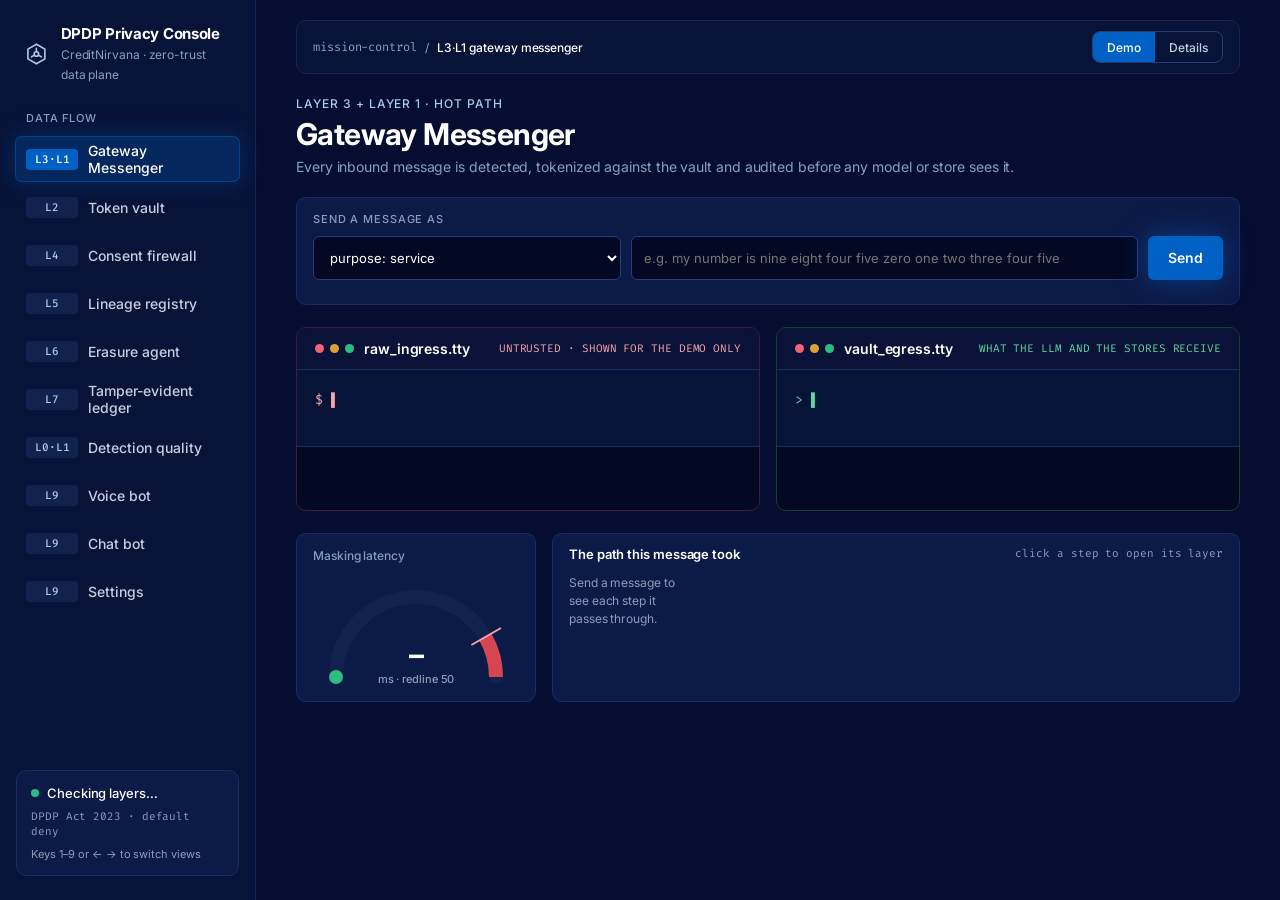
==== commit 1f08ad64: "Console: Demo/Details modes, Gateway Messenger animated flow, simpler pages DPDP console (dpdp-priva" ====
--- a/dpdp-privacy-console.html
+++ b/dpdp-privacy-console.html
@@ -64,6 +64,121 @@
 h1{margin:0;font-size:30px;line-height:1.15;font-weight:700;letter-spacing:-0.02em;color:#fff}
 .sub{margin:0;font-size:14px;color:var(--muted)}
 .card{background:var(--card);border:1px solid var(--line);border-radius:10px}
+/* Gateway hot path, trimmed: current message only, one row for latency + the path taken */
+body:not(.detail) #v-gateway #rawHist,body:not(.detail) #v-gateway #maskHist{display:none}
+body:not(.detail) #v-gateway .term-body{height:auto;min-height:140px}
+.gwrow{display:grid;grid-template-columns:240px minmax(0,1fr);gap:16px;align-items:stretch}
+.gwrow .tchips{display:grid;grid-template-columns:repeat(5,minmax(0,1fr))}.gwrow .tchip{min-width:0}.gwrow .tchip .d{max-width:none}
+.tchip.skip{opacity:.45}.tchip.skip .d{color:var(--muted)}
+@media (max-width:1100px){.gwrow{grid-template-columns:1fr}}
+/* borrower picker (search + 5 per page) */
+.bpick{position:relative}
+.bp-btn{display:flex;align-items:center;justify-content:space-between;gap:14px;min-width:300px;cursor:pointer;text-align:left}
+.bp-btn i{font-style:normal;color:var(--muted)}
+.bp-pop{position:fixed;z-index:60;top:0;left:0;width:380px;max-width:86vw;overflow:auto;overscroll-behavior:contain;padding:10px;border-radius:10px;background:var(--side);border:1px solid var(--border2);box-shadow:0 18px 40px rgba(0,0,0,.5);display:flex;flex-direction:column;gap:8px}
+.bp-pop[hidden]{display:none}
+.bp-q{height:38px;width:100%}
+.bp-list{display:flex;flex-direction:column;gap:4px}
+.bp-row{display:grid;grid-template-columns:1fr auto;gap:1px 8px;text-align:left;padding:8px 10px;border-radius:7px;border:1px solid transparent;background:transparent;color:var(--text);cursor:pointer;font-family:var(--sans)}
+.bp-row b{font-size:13px;color:#fff;font-weight:600}.bp-row span{grid-column:1;font-size:11.5px;color:var(--muted)}.bp-row em{font-style:normal;font-size:11px;color:var(--amberT)}
+.bp-row:hover,.bp-row:focus-visible{background:var(--term);border-color:var(--border2);outline:none}
+.bp-row[aria-selected="true"]{border-color:var(--em);background:rgba(46,187,127,.10)}
+.bp-none{padding:14px 10px;color:var(--muted);font-size:12.5px}
+.bp-foot{display:flex;justify-content:space-between;align-items:center;font-size:11.5px;color:var(--muted);padding:2px 4px 0}
+.bp-pg{width:28px;height:26px;margin-left:4px;border-radius:6px;border:1px solid var(--border2);background:transparent;color:#fff;cursor:pointer}.bp-pg:disabled{opacity:.35;cursor:default}
+.composer{align-items:flex-start}
+.composer .fld{display:flex;flex-direction:column;gap:5px;flex:1 1 200px;min-width:0;align-self:flex-start}
+.fld .hint{font-size:11.5px;line-height:1.4;color:var(--muted)}.fld .hint b{color:var(--text);font-weight:600}
+.fld .field{width:100%}
+/* Demo / Details */
+body:not(.detail) .d-only{display:none!important}
+body:not(.detail) .fld .hint{display:none}
+#vGrid{grid-template-columns:1fr} body.detail #vGrid{grid-template-columns:repeat(2,minmax(0,1fr))}
+#vKpis{grid-template-columns:repeat(3,minmax(0,1fr))} body.detail #vKpis{grid-template-columns:repeat(4,minmax(0,1fr))}
+.lngrid{grid-template-columns:repeat(2,minmax(0,1fr))} body.detail .lngrid{grid-template-columns:repeat(4,minmax(0,1fr))}
+@media (max-width:1100px){body.detail #vGrid{grid-template-columns:1fr}}
+#modeSeg{display:inline-flex;gap:0;border:1px solid var(--border2);border-radius:8px;overflow:hidden}
+#modeSeg .chipbtn{border:0;border-radius:0;min-height:30px;padding:0 14px}
+#erGrid{grid-template-columns:1fr} body.detail #erGrid{grid-template-columns:repeat(2,minmax(0,1fr))}
+.stage-one{display:flex;flex-direction:column;gap:12px;padding:20px 24px;border-radius:12px;background:var(--side);border:1px solid var(--line);min-height:210px}
+.so-top{display:flex;justify-content:space-between;align-items:center;gap:12px}
+.so-n{font:600 11px var(--mono);letter-spacing:.1em;color:var(--blueT)}
+.so-dots{display:flex;gap:7px}
+.so-dot{width:10px;height:10px;border-radius:50%;border:1px solid var(--border2);background:transparent;padding:0;cursor:pointer}
+.so-dot:disabled{cursor:default}.so-dot.done{background:var(--em);border-color:var(--em)}.so-dot.on{box-shadow:0 0 0 3px rgba(0,96,196,.45);border-color:var(--peri)}
+.so-name{font-size:30px;font-weight:700;letter-spacing:-.02em;color:#fff}
+.so-what{font-size:14px;line-height:1.55;color:var(--text);max-width:820px}
+.so-res{display:flex;align-items:baseline;gap:14px;flex-wrap:wrap;padding-top:6px}
+.so-stat{font-size:24px;font-weight:700;color:var(--emT)}.so-sub{font-size:13px;color:var(--muted)}
+.so-chips{display:flex;gap:6px;flex-wrap:wrap}.so-lines{font:12px/1.6 var(--mono);color:var(--muted)}
+.so-nav{display:flex;gap:8px;margin-top:auto}.so-nav .btn{min-height:34px}
+.so-idle{font-size:14px;line-height:1.6;color:var(--text);padding:34px 4px}.so-idle b{color:#fff}
+/* animated message flow (Details mode) */
+#gwFlow .gfd{margin-top:12px;min-height:168px;padding:14px 18px;border-radius:10px;background:var(--side);border:1px solid var(--line);display:flex;flex-direction:column;gap:8px}
+#gwFlow .gfd .gs{font:600 11px var(--mono);letter-spacing:.1em;color:var(--blueT)}
+#gwFlow .gfd .gt{font-size:20px;font-weight:700;color:#fff;display:flex;gap:10px;align-items:baseline}#gwFlow .gfd .gt i{font:600 11px var(--mono);font-style:normal;padding:1px 6px;border-radius:4px;background:var(--chip);color:var(--blueT)}
+#gwFlow .gfd .gw{font-size:13.5px;line-height:1.55;color:var(--text)}
+#gwFlow .gfd .gf{display:flex;flex-wrap:wrap;gap:6px 22px;font-size:12.5px;line-height:1.5;color:var(--muted)}#gwFlow .gfd .gf b{color:#fff;font-weight:600}
+#gwFlow .gfd .gf .tok,#gwFlow .gfd .tok{font-family:var(--mono);color:var(--emT)}#gwFlow .gfd .bad{color:var(--roseT)}
+#gwFlow .fn{cursor:pointer}#gwFlow .fn.sel rect{stroke-width:3}
+
+#gwFlow svg{width:100%;height:auto;display:block}
+#gwFlow .fn rect{fill:var(--side);stroke:var(--line);stroke-width:1.5;transition:stroke .25s,fill .25s}
+#gwFlow .fn .t1{fill:#fff;font:600 13px var(--sans)}#gwFlow .fn .tg{fill:var(--blueT);font:600 10px var(--mono)}
+#gwFlow .fn .t2{fill:var(--muted);font:11px var(--sans)}#gwFlow .fn .ms{fill:var(--emT);font:600 11px var(--mono)}
+#gwFlow .fn.lit rect{stroke:var(--em);fill:rgba(46,187,127,.12)}
+#gwFlow .fn.bad rect{stroke:#D64550;fill:rgba(214,69,80,.16)}#gwFlow .fn.bad .ms{fill:var(--roseT)}
+#gwFlow .fe{fill:none;stroke:var(--line2);stroke-width:2;transition:stroke .25s}
+#gwFlow .fe.on{stroke:var(--em)}#gwFlow .fe.blk{stroke:#6a2d3a;stroke-dasharray:5 5}#gwFlow .fe.blk.on{stroke:#D64550}
+#gwFlow .fe.rt{stroke:#6a5226;stroke-dasharray:5 5}#gwFlow .fe.rt.on{stroke:var(--amber)}
+#gwFlow .flb{fill:var(--muted);font:11px var(--sans)}
+#gwFlow.idle .fe.amb{stroke-dasharray:6 8;animation:flowdash 1.1s linear infinite}
+@keyframes flowdash{to{stroke-dashoffset:-28}}
+#gwFlow #fpk{fill:var(--emT);filter:drop-shadow(0 0 6px var(--em));opacity:0;transition:opacity .2s}#gwFlow #fpk.on{opacity:1}#gwFlow #fpk.bad{fill:#F08A92;filter:drop-shadow(0 0 6px #D64550)}
+@media (prefers-reduced-motion:reduce){#gwFlow.idle .fe.amb{animation:none}}
+/* Discover walkthrough */
+.ds{display:flex;flex-direction:column;gap:12px}
+.ds-top{display:flex;align-items:baseline;gap:12px}
+.ds-k{font:600 11px var(--mono);letter-spacing:.1em;color:var(--blueT)}
+#dsT{font-size:21px;font-weight:700;color:#fff;letter-spacing:-.01em}
+#dsX{font-size:13.5px;line-height:1.55;color:var(--text);max-width:880px;min-height:42px;margin-top:4px}
+#dsR{font-size:14px;font-weight:600;color:var(--emT);min-height:20px;margin-top:2px}
+.ds-convs{display:flex;gap:6px;flex-wrap:wrap;align-items:center;min-height:26px;opacity:0;transition:opacity .4s}
+.ds-convs.on{opacity:1}
+.ds-cl{font:600 10.5px var(--mono);letter-spacing:.08em;color:var(--muted);margin-right:4px}
+.ds-conv{font:11.5px var(--mono);padding:2px 9px;border-radius:99px;background:var(--chip);color:var(--blueT);border:1px solid var(--border2);opacity:0;transform:translateY(-6px) scale(.9);transition:opacity .35s,transform .35s}
+.ds-conv.on{opacity:1;transform:none}
+.ds-lanes{display:flex;flex-direction:column;gap:6px;padding:10px;border-radius:10px;background:var(--term);border:1px solid var(--line)}
+.ds-lane{position:relative;overflow:hidden;display:grid;grid-template-columns:170px 1fr;gap:12px;align-items:center;min-height:38px;padding:5px 10px;border-radius:7px;background:rgba(255,255,255,.02)}
+.ds-lbl{font:12px var(--mono);color:var(--muted);white-space:nowrap;overflow:hidden;text-overflow:ellipsis}
+.ds-lane.ok .ds-lbl::after{content:' ✓';color:var(--emT)}
+.ds-chips{display:flex;flex-wrap:wrap;gap:6px;min-height:24px}
+.ds-chip{font:11px var(--mono);font-style:normal;max-width:210px;overflow:hidden;text-overflow:ellipsis;white-space:nowrap;padding:2px 8px;border-radius:6px;border:1px solid var(--em);background:rgba(46,187,127,.14);color:var(--emT);opacity:0;transform:scale(.55);transition:opacity .35s,transform .45s cubic-bezier(.34,1.56,.64,1)}
+.ds-chip.on{opacity:1;transform:none}
+.ds-chip.probabilistic{border-color:var(--amber);background:rgba(224,160,48,.14);color:var(--amberT)}
+.ds-chip.ambiguous{border-color:var(--roseB);background:rgba(240,98,114,.12);color:var(--roseT)}
+.ds-chip.un{box-shadow:0 0 0 2px rgba(224,160,48,.55)}
+.ds-lane::after{content:"";position:absolute;top:0;bottom:0;left:-35%;width:35%;pointer-events:none;opacity:0;background:linear-gradient(90deg,transparent,rgba(95,214,162,.30),transparent)}
+.ds-lane.scan::after{animation:dsScan 1.4s ease-in-out var(--d,0ms) 1 both}
+.ds-lane.scan2::after{background:linear-gradient(90deg,transparent,rgba(166,202,240,.30),transparent);animation:dsScan 1.1s ease-in-out var(--d,0ms) 1 both}
+@keyframes dsScan{0%{left:-35%;opacity:1}100%{left:100%;opacity:1}}
+.ds-foot{display:flex;justify-content:space-between;gap:12px;flex-wrap:wrap;align-items:center;font-size:12px;color:var(--muted)}
+.ds-foot b{color:#fff;font-size:16px}
+.ds-legend{display:flex;gap:8px;flex-wrap:wrap}.ds-legend .ds-chip{cursor:default}
+.ds-ctl{display:flex;gap:8px;flex-wrap:wrap;align-items:center}
+.ds-ctl .btn{min-height:32px;font-size:12px;padding:0 12px}
+.ds-pills{display:flex;gap:6px;flex-wrap:wrap;margin-left:auto}
+.ds-pill{font-size:11px;padding:3px 10px;border-radius:99px;border:1px solid var(--border2);background:transparent;color:var(--muted);cursor:pointer}
+.ds-pill.past{border-color:var(--em);color:var(--emT)}.ds-pill.on{background:var(--horizon);border-color:var(--horizon);color:#fff}
+@media (prefers-reduced-motion:reduce){.ds-chip,.ds-conv{transition:none}.ds-lane::after{display:none}}
+/* ledger, Demo mode: one line per block (the JSON body only for the edited block), five blocks */
+body:not(.detail) .blk:not(.edited) pre{display:none}
+body:not(.detail) .blk:not(.edited) .bh{border-bottom:0}
+body:not(.detail) #blocks .blk:nth-child(n+6){display:none}
+/* detection quality: soft glow once the ring settles */
+.donut.done .donut-arc{animation:ringGlow 1.1s ease-out 1}
+@keyframes ringGlow{0%{filter:drop-shadow(0 0 0 rgba(95,214,162,0))}40%{filter:drop-shadow(0 0 11px rgba(95,214,162,.85))}100%{filter:drop-shadow(0 0 0 rgba(95,214,162,0))}}
+@media (prefers-reduced-motion:reduce){.donut.done .donut-arc{animation:none}}
 .grid4{display:grid;grid-template-columns:repeat(4,minmax(0,1fr));gap:16px}
 .grid2{display:grid;grid-template-columns:repeat(2,minmax(0,1fr));gap:16px}
 @media (max-width:1100px){.grid4{grid-template-columns:repeat(2,minmax(0,1fr))}.grid2{grid-template-columns:1fr}}
@@ -145,6 +260,13 @@
 .node.store .nm{min-width:0;overflow:hidden;text-overflow:ellipsis;white-space:nowrap}
 .node.store.lit .tag{color:var(--emT)}
 .node.store.skip .nm{color:var(--muted)}
+.dag{position:relative}
+.dag svg.wires{position:absolute;left:0;top:0;width:100%;height:100%;pointer-events:none;overflow:visible}
+.wires path{fill:none;stroke-width:2;stroke-linecap:round;stroke-linejoin:round}
+.wires path.base{stroke:var(--line)}
+.wires path.on{stroke:var(--em);stroke-dasharray:1;stroke-dashoffset:1;filter:drop-shadow(0 0 4px rgba(46,187,127,.6))}
+.wires path.on.lit{stroke-dashoffset:0;transition:stroke-dashoffset 600ms var(--ease)}
+#lnBody .wire i,#lnBody .wire .pulse{display:none!important}
 .wire{position:relative;display:flex;align-items:center}
 .wire i{display:block;width:100%;height:2px;background:var(--line);transition:background 260ms}
 .wire.lit i{background:var(--em)}
@@ -203,8 +325,9 @@
 .donut-card{display:flex;align-items:center;gap:28px;padding:28px}
 .donut{position:relative;width:200px;height:200px;flex-shrink:0}
 .donut .c{position:absolute;inset:0;display:flex;flex-direction:column;align-items:center;justify-content:center}
-.donut .c b{font-size:44px;line-height:1;font-weight:700;letter-spacing:-0.03em;color:#fff}
-.donut-arc{animation:donut 1.2s var(--ease) both}
+.donut .c b{font-size:36px;line-height:1;font-weight:700;letter-spacing:-0.03em;color:#fff;font-variant-numeric:tabular-nums;white-space:nowrap}
+.donut .c b small{font-size:.5em;font-weight:600;margin-left:2px;color:var(--muted);letter-spacing:0}
+
 .grow{transform-origin:left;animation:grow 900ms var(--ease) 500ms both}
 
 /* Keyframes */
@@ -395,7 +518,7 @@
   </div>
   <div class="navlist">
     <span class="overline">DATA FLOW</span>
-    <button class="nav" data-view="gateway"><span class="lay">L3·L1</span>Gateway hot path<span class="key">1</span></button>
+    <button class="nav" data-view="gateway"><span class="lay">L3·L1</span>Gateway Messenger<span class="key">1</span></button>
     <button class="nav" data-view="vault"><span class="lay">L2</span>Token vault<span class="key">2</span></button>
     <button class="nav" data-view="firewall"><span class="lay">L4</span>Consent firewall<span class="key">3</span></button>
     <button class="nav" data-view="lineage"><span class="lay">L5</span>Lineage registry<span class="key">4</span></button>
@@ -417,48 +540,34 @@
   <div class="topbar">
     <div class="crumb"><span class="mono">mission-control</span><span aria-hidden="true">/</span><strong id="crumb">L3·L1 gateway</strong></div>
     <div class="tb-right">
-      <span class="live off" id="conn"><span class="dot"></span><span id="connT">CONNECTING</span></span>
+      <span class="d-only" style="display:contents"><span class="live off" id="conn"><span class="dot"></span><span id="connT">CONNECTING</span></span>
       <span class="tb-item" title="Time from the message arriving to the masked text reaching the LLM boundary (budget 50 ms)">Latency <span class="mono" style="color:var(--emT);font-weight:600" id="tbLat">– ms</span><span class="mini"><i id="tbBar" style="width:0%"></i></span><span class="mono">/ 50</span></span>
       <span class="tb-item" title="The gateway forgets a conversation's raw text after this much idle time"><svg width="14" height="14" viewBox="0 0 24 24" fill="none" stroke="#E0A030" stroke-width="2" stroke-linecap="round" stroke-linejoin="round" aria-hidden="true"><rect x="4" y="11" width="16" height="10" rx="2"/><path d="M8 11V7a4 4 0 018 0v4"/></svg>Memory lock <span class="mono" style="color:var(--amberT);font-weight:600" id="tbLock">--:--</span></span>
-      <span class="mono" style="color:var(--text)" id="tbClock">--:--:-- UTC</span>
+      <span class="mono" style="color:var(--text)" id="tbClock">--:--:-- UTC</span></span>
+      <div class="seg" id="modeSeg" role="group" aria-label="Page mode"><button class="chipbtn" data-mode="demo" aria-pressed="true" title="Simple view with a talk track (key D)">Demo</button><button class="chipbtn" data-mode="detail" aria-pressed="false" title="Everything, with what each part means (key D)">Details</button></div>
     </div>
   </div>
 
   <div class="offline" id="offline"></div>
 
   <!-- ============ VIEW 1: GATEWAY ============ -->
-  <section class="view" id="v-gateway" aria-label="Gateway hot path">
+  <section class="view" id="v-gateway" aria-label="Gateway Messenger">
     <div class="vhead">
       <div class="t">
         <span class="eyebrow">LAYER 3 + LAYER 1 · HOT PATH</span>
-        <h1>Gateway hot path</h1>
+        <h1>Gateway Messenger</h1>
         <p class="sub">Every inbound message is detected, tokenized against the vault and audited before any model or store sees it.</p>
       </div>
-      <button class="btn" id="gwPause" title="Plays synthetic calls from the dev corpus through the real gateway, one message at a time">Start live stream</button>
+      <button class="btn d-only" id="gwPause" title="Plays synthetic calls from the dev corpus through the real gateway, one message at a time">Start live stream</button>
     </div>
+    <div class="card d-only" id="gwFlow" style="padding:18px 22px"></div>
     <div class="card composer" id="gwComposer">
       <div class="row" style="flex-basis:100%"><span class="lbl">SEND A MESSAGE AS</span><div class="row" id="gwChips"></div></div>
-      <select class="field" id="gwSpeaker" aria-label="Speaker"><option>Customer</option><option>Agent</option></select>
+      <select class="field d-only" id="gwSpeaker" aria-label="Speaker"><option>Customer</option><option>Agent</option></select>
       <select class="field" id="gwPurpose" aria-label="Purpose"><option value="service">purpose: service</option><option value="collections">purpose: collections</option><option value="dispute">purpose: dispute</option><option value="model_improvement">purpose: model_improvement (blocked)</option></select>
       <input class="field grow1" id="gwText" placeholder="e.g. my number is nine eight four five zero one two three four five" autocomplete="off" aria-label="Message text">
       <button class="btn btn-primary" id="gwSend" style="min-height:44px;font-size:14px;padding:0 20px">Send</button>
       <span class="err" id="gwErr" style="flex-basis:100%"></span>
-    </div>
-    <div class="grid4">
-      <div class="card" style="display:flex;flex-direction:column;align-items:center;gap:4px;padding:14px 16px 12px">
-        <span style="align-self:flex-start;font-size:12px;font-weight:500;color:var(--muted)">Masking latency</span>
-        <svg width="200" height="122" viewBox="0 0 200 122" role="img" aria-label="Latency gauge with a 50 millisecond redline">
-          <path d="M 20 110 A 80 80 0 0 1 180 110" fill="none" stroke="#13214F" stroke-width="14" stroke-linecap="round"/>
-          <path d="M 20 110 A 80 80 0 0 1 180 110" fill="none" stroke="#D64550" stroke-width="14" stroke-dasharray="0 209.4 41.9 999"/>
-          <path id="gArc" d="M 20 110 A 80 80 0 0 1 180 110" fill="none" stroke="#2EBB7F" stroke-width="14" stroke-linecap="round" stroke-dasharray="0 999" style="transition:stroke-dasharray 500ms cubic-bezier(.2,0,0,1)"/>
-          <line x1="155.4" y1="78" x2="185" y2="61" stroke="#F5A3A9" stroke-width="2"/>
-          <text id="gVal" x="100" y="98" text-anchor="middle" fill="#FFFFFF" style="font:700 30px Inter,sans-serif">–</text>
-          <text x="100" y="116" text-anchor="middle" fill="#86A0BC" style="font:500 11px Inter,sans-serif">ms · redline 50</text>
-        </svg>
-      </div>
-      <div class="card kpi"><span class="l">Throughput</span><span class="v" id="gwTp">–</span><span class="s" id="gwTpS">waiting for the first message</span></div>
-      <div class="card kpi"><span class="l">Idle-memory check</span><span class="v" id="gwMem" style="display:flex;align-items:center;gap:8px;font-size:24px">–</span><span class="s" id="gwMemS"></span></div>
-      <div class="card kpi"><span class="l">Values tokenized</span><span class="v" id="gwEnt">–</span><span class="s" id="gwEntS"></span></div>
     </div>
     <div class="grid2">
       <div class="term" style="border:1px solid #3A1F3F">
@@ -476,9 +585,27 @@
         </div>
       </div>
     </div>
-    <div class="card" style="padding:0">
-      <div style="display:flex;justify-content:space-between;align-items:center;gap:12px;padding:12px 16px 0"><span style="font-size:13px;font-weight:600;color:#fff">Last message, layer by layer</span><span class="mono" style="font-size:11px;color:var(--muted)" id="gwTraceId">click a step to open its layer</span></div>
-      <div class="tchips" id="gwTrace"><span class="note">Send a message (or start the stream) to see each layer's part in it.</span></div>
+    <div class="gwrow">
+      <div class="card" style="display:flex;flex-direction:column;align-items:center;gap:4px;padding:14px 16px 12px">
+        <span style="align-self:flex-start;font-size:12px;font-weight:500;color:var(--muted)">Masking latency</span>
+        <svg width="200" height="122" viewBox="0 0 200 122" role="img" aria-label="Latency gauge with a 50 millisecond redline">
+          <path d="M 20 110 A 80 80 0 0 1 180 110" fill="none" stroke="#13214F" stroke-width="14" stroke-linecap="round"/>
+          <path d="M 20 110 A 80 80 0 0 1 180 110" fill="none" stroke="#D64550" stroke-width="14" stroke-dasharray="0 209.4 41.9 999"/>
+          <path id="gArc" d="M 20 110 A 80 80 0 0 1 180 110" fill="none" stroke="#2EBB7F" stroke-width="14" stroke-linecap="round" stroke-dasharray="0 999" style="transition:stroke-dasharray 500ms cubic-bezier(.2,0,0,1)"/>
+          <line x1="155.4" y1="78" x2="185" y2="61" stroke="#F5A3A9" stroke-width="2"/>
+          <text id="gVal" x="100" y="98" text-anchor="middle" fill="#FFFFFF" style="font:700 30px Inter,sans-serif">–</text>
+          <text x="100" y="116" text-anchor="middle" fill="#86A0BC" style="font:500 11px Inter,sans-serif">ms · redline 50</text>
+        </svg>
+      </div>
+    <div class="card" style="padding:0;min-width:0">
+      <div style="display:flex;justify-content:space-between;align-items:center;gap:12px;padding:12px 16px 0"><span style="font-size:13px;font-weight:600;color:#fff">The path this message took</span><span class="mono" style="font-size:11px;color:var(--muted)" id="gwTraceId">click a step to open its layer</span></div>
+      <div class="tchips" id="gwTrace"><span class="note">Send a message to see each step it passes through.</span></div>
+    </div>
+    </div>
+    <div class="grid4 d-only">
+      <div class="card kpi"><span class="l">Throughput</span><span class="v" id="gwTp">–</span><span class="s" id="gwTpS">waiting for the first message</span></div>
+      <div class="card kpi"><span class="l">Idle-memory check</span><span class="v" id="gwMem" style="display:flex;align-items:center;gap:8px;font-size:24px">–</span><span class="s" id="gwMemS"></span></div>
+      <div class="card kpi"><span class="l">Values tokenized</span><span class="v" id="gwEnt">–</span><span class="s" id="gwEntS"></span></div>
     </div>
   </section>
 
@@ -490,16 +617,16 @@
         <h1>Token vault</h1>
         <p class="sub">The database holds ciphertext only, under a key that belongs to one borrower. Destroy the key and every copy is unreadable.</p>
       </div>
-      <div style="display:flex;flex-wrap:wrap;gap:8px"><span class="pill" id="vBackend">backend: –</span><span class="pill">AES-256-GCM</span><span class="pill">HMAC-SHA256 blind index</span></div>
+      <div class="d-only" style="display:flex;flex-wrap:wrap;gap:8px"><span class="pill" id="vBackend">backend: –</span><span class="pill">AES-256-GCM</span><span class="pill">HMAC-SHA256 blind index</span></div>
     </div>
     <div class="row" id="vChips"></div>
     <div class="grid4" id="vKpis"></div>
-    <div class="grid2">
+    <div class="grid2" id="vGrid">
       <div class="term" style="border:1px solid var(--line)">
         <div class="term-head"><span class="name">vault_records (what the database holds)</span><span class="mono" style="font-size:11px;color:var(--muted)" id="vCount"></span></div>
         <div class="scroll-x" style="max-height:340px;overflow:auto"><table class="tbl" id="vTable"></table></div>
       </div>
-      <div style="display:flex;flex-direction:column;gap:16px">
+      <div class="d-only" style="display:flex;flex-direction:column;gap:16px">
         <div class="card" style="display:flex;flex-direction:column;gap:12px;padding:20px 22px">
           <span style="font-size:15px;font-weight:600;color:#fff">Who can read a token?</span>
           <span class="note">Each button is a real call to the vault as that caller. Only the borrower's own reply path may rehydrate; everyone else is refused by the vault itself.</span>
@@ -528,19 +655,19 @@
         <h1>Consent firewall</h1>
         <p class="sub">No write reaches a store unless its purpose is allowed for that store. Anything unknown is refused.</p>
       </div>
-      <span class="pill" id="fwPill">policy table · – stores</span>
+      <span class="pill d-only" id="fwPill">policy table · – stores</span>
     </div>
-    <div class="bento" id="bento"></div>
     <div class="card composer">
-      <div class="row" style="flex-basis:100%"><span class="lbl">TRY A WRITE FOR</span><div class="row" id="fwChips"></div></div>
-      <select class="field" id="fwStore" aria-label="Store"></select>
-      <select class="field" id="fwPurpose" aria-label="Purpose"></select>
-      <label class="note" style="display:flex;align-items:center;gap:6px"><input type="checkbox" id="fwConsent"> claim explicit consent</label>
-      <button class="btn btn-primary" id="fwTry" style="min-height:44px;font-size:14px;padding:0 20px">Try write</button>
+      <div class="note" style="flex-basis:100%;margin:0">Simulate something saving a borrower's data and see whether the policy lets it through. The result is written to the ledger.</div>
+      <div class="fld"><span class="lbl">BORROWER</span><div class="row" id="fwChips"></div><span class="hint">Whose data the write is about.</span></div>
+      <div class="fld"><span class="lbl">STORE</span><select class="field" id="fwStore" aria-label="Store"></select><span class="hint" id="fwStoreH"></span></div>
+      <div class="fld"><span class="lbl">PURPOSE</span><select class="field" id="fwPurpose" aria-label="Purpose"></select><span class="hint" id="fwPurposeH"></span></div>
+      <div class="fld"><span class="lbl">CONSENT</span><label class="field" style="display:flex;align-items:center;gap:8px;cursor:pointer"><input type="checkbox" id="fwConsent"> claim explicit consent</label><span class="hint">Tick if the borrower said yes to this exact use. Only <b>model_improvement</b> accepts it, and no consent registry is connected to verify the claim yet.</span></div>
+      <div class="fld" style="flex:0 0 auto"><span class="lbl" aria-hidden="true">&nbsp;</span><button class="btn btn-primary" id="fwTry" style="min-height:44px;font-size:14px;padding:0 20px">Try write</button></div>
       <span id="fwOut" style="flex-basis:100%;font-size:12px"></span>
     </div>
     <div class="term" style="border:1px solid var(--line)">
-      <div class="term-head"><span class="name">write_guard.log <span class="mono" style="font-size:11px;font-weight:400;color:var(--muted)">· from the audit chain, read as the auditor</span></span>
+      <div class="term-head"><span class="name">write_guard.log <span class="mono" style="font-size:11px;font-weight:400;color:var(--muted)">· time · result · what happened, newest first</span></span>
         <div class="seg" role="group" aria-label="Filter events">
           <button class="chipbtn" data-f="all" aria-pressed="true">All</button>
           <button class="chipbtn" data-f="b" aria-pressed="false">Blocked</button>
@@ -558,14 +685,14 @@
       <div class="t">
         <span class="eyebrow">LAYER 5 · INVERTED INDEX</span>
         <h1>Lineage registry</h1>
-        <p class="sub">Pick a borrower. One registry read lights every connected copy, token and store. Copies nobody registered show up in amber.</p>
+        <p class="sub">Pick a borrower and press Trace. One registry read lights every connected copy, token and store. Copies nobody registered show up in amber.</p>
       </div>
-      <form class="lookup" id="lnForm">
-        <label class="idfield">case <input id="lnInput" value="" aria-label="Case number or id" autocomplete="off"></label>
+      <form class="lookup" id="lnForm" style="display:flex;gap:10px;align-items:center">
+        <input id="lnInput" type="hidden" value="">
+        <div class="row" id="lnChips"></div>
         <button class="btn" type="submit" style="min-height:44px;background:var(--horizon);border-color:var(--horizon)">Trace</button>
       </form>
     </div>
-    <div class="row" id="lnChips"></div>
     <div id="lnBody"></div>
   </section>
 
@@ -575,10 +702,10 @@
       <div class="t">
         <span class="eyebrow">LAYER 6 · LANGGRAPH AGENT · RIGHT TO ERASURE</span>
         <h1 style="font-size:34px;letter-spacing:-0.03em">Erasure agent</h1>
-        <p class="sub mono" style="font-size:13px" id="erSub">pick a borrower</p>
+        <p class="sub mono d-only" style="font-size:13px" id="erSub">pick a borrower</p>
       </div>
       <div style="display:flex;flex-wrap:wrap;align-items:center;gap:12px">
-        <span style="display:flex;align-items:center;gap:8px;padding:8px 12px;border-radius:999px;background:rgba(46,187,127,.12);border:1px solid #16402F;font-size:12px;color:#fff"><svg width="16" height="16" viewBox="0 0 24 24" fill="none" stroke="#2EBB7F" stroke-width="2" stroke-linecap="round" stroke-linejoin="round" aria-hidden="true"><path d="M17.9 17.9A10 10 0 012 12s3.6-7 10-7a9.7 9.7 0 015 1.4M22 12s-1 2-3 4M3 3l18 18M9.9 9.9a3 3 0 004.2 4.2"/></svg><strong style="font-weight:600">Agent blindness: active</strong><span style="color:var(--emT)">values matched inside the vault</span></span>
+        <span class="d-only" style="display:flex;align-items:center;gap:8px;padding:8px 12px;border-radius:999px;background:rgba(46,187,127,.12);border:1px solid #16402F;font-size:12px;color:#fff"><svg width="16" height="16" viewBox="0 0 24 24" fill="none" stroke="#2EBB7F" stroke-width="2" stroke-linecap="round" stroke-linejoin="round" aria-hidden="true"><path d="M17.9 17.9A10 10 0 012 12s3.6-7 10-7a9.7 9.7 0 015 1.4M22 12s-1 2-3 4M3 3l18 18M9.9 9.9a3 3 0 004.2 4.2"/></svg><strong style="font-weight:600">Agent blindness: active</strong><span style="color:var(--emT)">values matched inside the vault</span></span>
         <button class="btn" id="erPrep" title="Creates a new test borrower with a few messages and plants copies the registry does not know about">Prepare a fresh borrower</button>
         <button class="btn" id="erPlant" title="Plant copies the platform never registered (a derived summary, a debug log, a crash dump)">Add stray copies</button>
         <button class="btn btn-primary" id="erRun">Trigger erasure</button>
@@ -587,54 +714,48 @@
     <div class="row" id="erChips"></div>
     <div class="card" style="display:flex;flex-direction:column;gap:18px;padding:22px">
       <div style="display:flex;justify-content:space-between;align-items:center;gap:12px"><span style="font-size:15px;font-weight:600;color:#fff">LangGraph state machine <span class="note" style="font-weight:400">· initiated by the agent, recommended by the privacy officer, approved by the DPO (maker-checker)</span></span><span class="mono" id="erPhase" style="font-size:12px;color:var(--blueT)">idle</span></div>
-      <div class="flow" id="erFlow"></div>
-      <div class="grid2">
-        <div class="elog" id="erLog"></div>
+      <div class="stage-one" id="erStage"></div>
+      <div class="grid2" id="erGrid">
+        <div class="elog d-only" id="erLog"></div>
         <div style="display:flex;flex-direction:column;gap:10px;padding:12px 14px;border-radius:6px;background:var(--term)">
           <div style="display:flex;justify-content:space-between;font-size:12px"><span style="color:var(--muted)">Targets shredded <span style="color:var(--amberT)">· amber = not in the registry</span></span><span class="mono" style="color:var(--roseT);font-weight:600" id="erCount">0 / 0</span></div>
           <div class="targets" id="erTargets" style="max-height:104px;overflow:auto"></div>
         </div>
       </div>
-      <div id="erResult"></div>
+      <div id="erResult" class="d-only"></div>
     </div>
-    <div class="term" style="border:1px solid var(--border2)">
-      <div style="display:flex;flex-wrap:wrap;justify-content:space-between;align-items:flex-end;gap:12px;padding:18px 24px;border-bottom:1px solid var(--line)">
-        <div style="display:flex;flex-direction:column;gap:4px"><span style="font-size:16px;font-weight:700;color:#fff">Ablation: what each discovery method earns</span><span style="font-size:13px;color:var(--muted)">Silent survivors = personal data still retrievable after the request is marked complete. Switching a method off leaves the agent still saying "verified".</span></div>
-        <span class="mono" style="font-size:12px;color:var(--muted)" id="ablCap">recorded run</span>
-      </div>
-      <div class="scroll-x"><div style="min-width:760px" id="ablBody"></div></div>
-    </div>
+
   </section>
 
   <!-- ============ VIEW 6: LEDGER ============ -->
   <section class="view" id="v-ledger" aria-label="Tamper-evident ledger">
     <div class="vhead">
       <div class="t">
-        <span class="eyebrow">LAYER 7 · HASH-CHAINED LEDGER</span>
+        <span class="eyebrow d-only">LAYER 7 · HASH-CHAINED LEDGER</span>
         <h1>Tamper-evident ledger</h1>
         <p class="sub">Each block commits to the one before it. Editing any row breaks every hash after it.</p>
       </div>
-      <div style="display:flex;flex-wrap:wrap;gap:8px"><span class="pill">SHA-256 · append-only</span><span class="pill" id="lgHeadPill">head –</span></div>
+      <div class="d-only" style="display:flex;flex-wrap:wrap;gap:8px"><span class="pill">SHA-256 · append-only</span><span class="pill" id="lgHeadPill">head –</span></div>
     </div>
     <div style="display:flex;flex-wrap:wrap;gap:24px;align-items:flex-start">
       <div id="blocks" style="flex:3 1 520px;min-width:0;display:flex;flex-direction:column" aria-label="Block explorer"></div>
       <aside style="flex:2 1 340px;min-width:0;display:flex;flex-direction:column;gap:16px">
         <div class="card" style="display:flex;flex-direction:column;gap:16px;padding:22px">
           <span style="font-size:15px;font-weight:600;color:#fff">Chain integrity</span>
-          <span style="font-size:13px;line-height:1.5;color:var(--muted)">Recomputes every block hash from genesis on the server and compares each link. Reading the log is itself recorded in the log.</span>
+          <span class="d-only" style="font-size:13px;line-height:1.5;color:var(--muted)">Recomputes every block hash from genesis on the server and compares each link. Reading the log is itself recorded in the log.</span>
           <button class="btn btn-primary" id="lgVerify" style="width:100%">Verify chain</button>
           <div class="vpanel" id="lgPanel" aria-live="polite"></div>
         </div>
         <div class="card" style="display:flex;flex-direction:column;gap:12px;padding:20px 22px">
           <span style="font-size:13px;font-weight:600;color:#fff">Red-team drill</span>
-          <span style="font-size:13px;line-height:1.5;color:var(--muted)" id="lgDrillTxt">Edit one number inside a copy of the log, without recomputing hashes, then verify the copy. The real log is never touched.</span>
+          <span class="d-only" style="font-size:13px;line-height:1.5;color:var(--muted)" id="lgDrillTxt">Edit one number inside a copy of the log, without recomputing hashes, then verify the copy. The real log is never touched.</span>
           <button class="btn" id="lgTamper" style="border-color:#5A2A3A;background:transparent;color:var(--roseT)">Tamper with a block</button>
         </div>
-        <div style="display:grid;grid-template-columns:repeat(2,minmax(0,1fr));gap:12px">
+        <div class="d-only" style="display:grid;grid-template-columns:repeat(2,minmax(0,1fr));gap:12px">
           <div class="card kpi" style="padding:16px"><span class="l">Blocks</span><span class="v" style="font-size:22px" id="lgBlocks">–</span></div>
           <div class="card kpi" style="padding:16px"><span class="l">Erasures sealed</span><span class="v" style="font-size:22px" id="lgSealed">–</span></div>
         </div>
-        <span class="note">Not built: the head hash is not anchored in a write-once store, so someone who rewrites the whole file and every hash is not caught by the chain alone.</span>
+        <span class="note d-only">Not built: the head hash is not anchored in a write-once store, so someone who rewrites the whole file and every hash is not caught by the chain alone.</span>
       </aside>
     </div>
   </section>
@@ -643,11 +764,11 @@
   <section class="view" id="v-quality" aria-label="Detection quality">
     <div class="vhead">
       <div class="t">
-        <span class="eyebrow">LAYER 0 + LAYER 1 · DETECTION QUALITY</span>
+        <span class="eyebrow d-only">LAYER 0 + LAYER 1 · DETECTION QUALITY</span>
         <h1>Detection quality</h1>
-        <p class="sub" id="qSub">How much PII the detector masks, scored on labelled synthetic conversations.</p>
+        <p class="sub d-only" id="qSub">How much PII the detector masks, scored on labelled synthetic conversations.</p>
       </div>
-      <span class="badge b-lock" style="padding:6px 12px;font-size:12px"><span class="dot"></span>SYNTHETIC DATA · OPTIMISTIC</span>
+      <span class="badge b-lock d-only" style="padding:6px 12px;font-size:12px"><span class="dot"></span>SYNTHETIC DATA · OPTIMISTIC</span>
     </div>
     <div id="qBody"><div class="skel" style="width:40%"></div></div>
     <div class="card" style="display:flex;flex-direction:column;gap:12px;padding:20px 22px">
@@ -805,12 +926,49 @@
     pick(sid) { this.sid = sid; this.subs.forEach((f) => f()); },
     label(c) { return 'Case ' + c.case; }
   };
+  /* Borrower picker: a button that opens a search box + 5 borrowers per page. Shown (unsearched) it lists everyone, newest case first.
+     Search is client-side today (case no., initials, product, loan ref, language, assignee). When borrower details live in the DB, replace ONLY searchCases() with a server call: the UI keeps working. */
+  const PICK_PAGE = 5;
+  function searchCases(list, q, page) {
+    const t = (q || '').trim().toLowerCase();
+    const hay = (c) => [Cases.label(c), c.case, c.initials, c.state === 'ERASED' ? 'erased' : '', c.profile && c.profile.product, c.profile && c.profile.loan_ref, c.profile && c.profile.language, c.profile && c.profile.assignee].filter(Boolean).join(' ').toLowerCase();
+    const hits = t ? list.filter((c) => t.split(/\s+/).every((w) => hay(c).includes(w))) : list;
+    return { total: hits.length, page, rows: hits.slice(page * PICK_PAGE, page * PICK_PAGE + PICK_PAGE) };
+  }
   function chips(el, opts) {
     opts = opts || {};
     const list = Cases.list.filter((c) => !opts.activeOnly || c.state === 'ACTIVE');
-    el.innerHTML = list.map((c) => `<button type="button" class="sample" data-sid="${c.sid}" aria-pressed="${c.sid === Cases.sid}" title="${esc(c.profile && c.profile.product ? c.profile.product + ' ' + (c.profile.loan_ref || '') : '')}">${esc(Cases.label(c))} · ${esc(c.initials)}${c.state === 'ERASED' ? ' · erased' : ''}</button>`).join('') || '<span class="note">No borrowers yet.</span>';
-    el.querySelectorAll('.sample').forEach((b) => b.addEventListener('click', () => Cases.pick(b.dataset.sid)));
+    if (!list.length) { el.innerHTML = '<span class="note">No borrowers yet.</span>'; return; }
+    const cur = (opts.sid && Cases.list.find((c) => c.sid === opts.sid)) || Cases.cur(), lab = el.closest('.composer') || el.closest('.fld') || opts.nolabel ? '' : '<span class="lbl">BORROWER</span>';
+    const choose = (c) => { if (opts.onPick) { opts.onPick(c.sid); btn.firstElementChild.textContent = Cases.label(c) + ' · ' + c.initials; } else Cases.pick(c.sid); };
+    const sub = (c) => [c.profile && c.profile.product, c.profile && c.profile.loan_ref].filter(Boolean).join(' · ');
+    document.querySelectorAll('.bp-pop[data-for="' + el.id + '"]').forEach((x) => x.remove());      // the panel lives on <body> (a page effect on the content area breaks position:fixed inside it), so clean up the old one
+    el.innerHTML = lab + `<div class="bpick"><button type="button" class="field bp-btn" aria-haspopup="listbox" aria-expanded="false"><span>${cur ? esc(Cases.label(cur) + ' · ' + cur.initials) : 'Pick a borrower'}</span><i aria-hidden="true">⌄</i></button></div>`;
+    const pop = document.createElement('div'); pop.className = 'bp-pop'; pop.hidden = true; pop.dataset.for = el.id;
+    pop.innerHTML = '<input class="field bp-q" placeholder="Search case, initials, product, loan…" aria-label="Search borrowers" autocomplete="off"><div class="bp-list" role="listbox"></div><div class="bp-foot"></div>';
+    document.body.appendChild(pop);
+    const root = el.querySelector('.bpick'), btn = root.querySelector('.bp-btn'), q = pop.querySelector('.bp-q'), box = pop.querySelector('.bp-list'), foot = pop.querySelector('.bp-foot');
+    let page = 0, hits = [];
+    const close = () => { pop.hidden = true; btn.setAttribute('aria-expanded', 'false'); };
+    const paint = () => {
+      const r = searchCases(list, q.value, page);
+      const last = Math.max(0, Math.ceil(r.total / PICK_PAGE) - 1);
+      if (page > last) { page = last; return paint(); }
+      hits = r.rows;
+      box.innerHTML = r.rows.map((c) => `<button type="button" role="option" class="bp-row" data-sid="${c.sid}" aria-selected="${c.sid === Cases.sid}"><b>${esc(Cases.label(c))} · ${esc(c.initials)}</b>${c.state === 'ERASED' ? '<em>erased</em>' : ''}<span>${esc(sub(c) || 'no loan details')}</span></button>`).join('') || '<div class="bp-none">No borrowers match.</div>';
+      foot.innerHTML = r.total ? `<span>${page * PICK_PAGE + 1}–${page * PICK_PAGE + r.rows.length} of ${r.total}</span><span><button type="button" class="bp-pg" data-d="-1" ${page === 0 ? 'disabled' : ''} aria-label="Previous page">‹</button><button type="button" class="bp-pg" data-d="1" ${page >= last ? 'disabled' : ''} aria-label="Next page">›</button></span>` : '';
+      box.querySelectorAll('.bp-row').forEach((b) => b.addEventListener('click', () => { close(); choose(list.find((c) => c.sid === b.dataset.sid)); }));
+      foot.querySelectorAll('.bp-pg').forEach((b) => b.addEventListener('click', () => { page += Number(b.dataset.d); paint(); }));
+    };
+    const place = () => { const r = btn.getBoundingClientRect(), h = Math.min(pop.scrollHeight, 420), below = innerHeight - r.bottom - 12, up = r.top - 12; const top = below >= h || below >= up ? r.bottom + 6 : Math.max(8, r.top - 6 - h); pop.style.left = Math.max(8, Math.min(r.left, innerWidth - pop.offsetWidth - 8)) + 'px'; pop.style.top = top + 'px'; pop.style.maxHeight = Math.max(160, (below >= h || below >= up ? below : up)) + 'px'; };
+    btn.addEventListener('click', (e) => { e.stopPropagation(); const open = pop.hidden; document.querySelectorAll('.bp-pop').forEach((x) => { x.hidden = true; }); if (open) { pop.hidden = false; btn.setAttribute('aria-expanded', 'true'); q.value = ''; page = 0; paint(); place(); q.focus({ preventScroll: true }); } });
+    q.addEventListener('input', () => { page = 0; paint(); });
+    q.addEventListener('keydown', (e) => { if (e.key === 'Enter' && hits[0]) { close(); choose(hits[0]); } else if (e.key === 'Escape') { close(); btn.focus(); } });
+    pop.addEventListener('click', (e) => e.stopPropagation());
   }
+  document.addEventListener('click', () => document.querySelectorAll('.bp-pop').forEach((x) => { x.hidden = true; }));
+  const closePicks = (e) => { if (e && e.target && e.target.closest && e.target.closest('.bp-pop')) return; document.querySelectorAll('.bp-pop').forEach((x) => { x.hidden = true; }); };
+  window.addEventListener('scroll', closePicks, true); window.addEventListener('resize', closePicks);
 
   /* ---------------- Overview: top bar, health, KPIs ---------------- */
   const Overview = (() => {
@@ -946,20 +1104,134 @@
       trace(res);
       if (!st.cur) startMsg(it); else st.queue.push(it);
     }
+    /* Animated message flow (Details). A packet travels the REAL path of the last message (res.l3.trace): consent, detect, tokenize, audit
+       (looping back on retries), LLM, reply; a blocked message drops to Block at the stage that stopped it. Times shown are the measured ones. */
+    const FW = { nw: 118, nh: 70, y0: 70, X: (i) => 20 + 150 * i }, FC = (i) => FW.X(i) + FW.nw / 2, FCY = FW.y0 + FW.nh / 2;
+    const FN = [['Borrower', 'IN', 'speaks or types'], ['Consent', 'L4', 'is it allowed?'], ['Detect', 'L1', 'finds private data'], ['Tokenize', 'L2', 'locks it in the vault'], ['Audit net', 'L3', 'checks a second time'], ['LLM', 'L3', 'sees placeholders'], ['Reply', 'L3', 'real values back']];
+    const FSIDE = [['Stores', 'L4', 'masked text, if allowed', 765], ['Lineage', 'L5', 'copies registered', 910], ['Ledger', 'L7', 'every step recorded', 1055]];
+    const fxEsc = (t) => esc(t).replace(/&lt;([A-Z_]+_\d+)&gt;/g, '<span class="tok">$1</span>');
+    const FSTEP = ['Borrower', 'Consent', 'Detect', 'Tokenize', 'Audit net', 'LLM', 'Reply'];
+    function fxDetail(key, res) {
+      const l1 = res.l1 || {}, l2 = res.l2 || {}, l3 = res.l3 || {}, au = l3.audit || {}, stage = l3.stage_ms || {}, spans = l1.spans || [], toks = [...new Set(l2.tokens_this_message || [])], k0 = (l2.keys || [])[0];
+      const f = (label, v) => `<span><b>${label}</b> ${v}</span>`; let title, tag = '', what, facts = [], step;
+      if (key === 0) { title = 'Borrower'; tag = 'IN'; what = 'A customer says or types something. This is the raw text, shown here for the demo only.'; facts = [f('Typed:', esc(res.text))]; }
+      else if (key === 1) { const d = res.l4 && res.l4.gateway_decision === 'denied'; title = 'Consent'; tag = 'L4'; what = 'Before anything else, the gateway checks that this message is allowed for its purpose.'; facts = [f('Purpose:', esc(res.canonical_purpose || res.purpose)), f('Decision:', d ? '<span class="bad">denied</span>' : 'allowed')]; if (res.reason) facts.push(f('Reason:', esc(res.reason))); }
+      else if (key === 2) { title = 'Detect'; tag = 'L1'; what = 'Layer 1 reads the message and finds private values: names, phone numbers, IDs. Several methods run together, including one for numbers said aloud.'; facts = spans.length ? spans.map((x) => f(esc(x.label), '“' + esc(x.text) + '” → <span class="tok">' + esc(x.token || 'placeholder') + '</span>')) : [f('Found:', l1.blind ? 'nothing (detector switched off for this test)' : 'nothing private in this message')]; facts.push(f('Time:', (stage.detect != null ? stage.detect : l1.ms) + ' ms')); }
+      else if (key === 3) { title = 'Tokenize'; tag = 'L2'; what = 'Each private value is encrypted in the vault under this borrower\'s own key, and replaced in the message by a placeholder.'; facts = [f('Locked:', toks.length + (toks.length ? ' · ' + toks.map((t) => '<span class="tok">' + esc(t) + '</span>').join(' ') : '')), k0 ? f('Key:', '<span class="tok">' + esc(k0.key_id) + '</span> (this borrower only)') : '', stage.tokenise != null ? f('Time:', stage.tokenise + ' ms') : ''].filter(Boolean); }
+      else if (key === 4) { title = 'Audit net'; tag = 'L3'; what = 'A second, independent check scans the masked text again. If it finds anything, it masks it and tries again, up to 2 retries.'; facts = [f('Result:', l3.retries ? '<span class="bad">caught a miss, re-masked, retried ' + l3.retries + '×</span>' : 'clean'), f('Digit patterns:', au.digit_tripwire ?? 0), f('Spoken numbers:', au.spoken_tripwire ?? 0), f('Known values left:', au.survival ?? 0), f('Second pattern set:', au.family2 ?? 0), f('Layer 1 re-scan:', au.rules_rescan ?? 0)]; }
+      else if (key === 5) { title = 'LLM'; tag = 'L3'; what = 'The AI is called with the masked text only. It never sees a real value.'; facts = [f('The AI saw:', fxEsc(l3.llm_saw || '')), f('Model:', l3.llm_live ? 'Bedrock (live)' : 'stub (stand-in)'), l3.pre_llm_ms != null ? f('From entry to here:', l3.pre_llm_ms + ' ms of 50 ms') : '']; if (l3.escaped && l3.escaped.length) facts.push('<span class="bad"><b>Leaked to the AI:</b> ' + l3.escaped.map((x) => esc(x.text)).join(', ') + '</span>'); facts = facts.filter(Boolean); }
+      else if (key === 6) { title = 'Reply'; tag = 'L3'; what = 'The AI answer comes back with placeholders. Real values are put back for this borrower only, and the saved copy stays masked.'; facts = [f('Borrower sees:', esc(l3.reply_borrower || '')), f('Saved log keeps:', fxEsc(l3.reply_logged || ''))]; }
+      else if (key === 'b') { title = 'Block'; tag = 'FAIL CLOSED'; what = 'Something stopped this message. The gateway fails closed: nothing is sent to the AI.'; facts = [f('Reason:', esc(res.reason || res.status || 'unknown'))]; }
+      else if (key === 's0') { title = 'Stores'; tag = 'L4'; what = 'The masked message is saved to the logs and the search index, but only where the consent policy allows it.'; facts = (res.l4 && res.l4.writes || []).map((w) => f(esc(w.store), w.allowed ? 'saved' : '<span class="bad">refused</span>')); if (!facts.length) facts = [f('Saved:', 'nothing')]; }
+      else if (key === 's1') { title = 'Lineage'; tag = 'L5'; what = 'Every copy that gets saved is registered, so erasure can find it later.'; facts = [f('Registered:', ((res.l5 && res.l5.added) || []).length + ' copies')]; }
+      else { title = 'Ledger'; tag = 'L7'; what = 'Each step is written to the tamper-evident ledger.'; const ev = (res.l7 && res.l7.events) || []; facts = [f('Blocks written:', ev.length), ev.length ? f('Events:', ev.map((e) => esc(e.kind_name)).join(', ')) : ''].filter(Boolean); }
+      step = typeof key === 'number' ? 'STEP ' + (key + 1) + ' OF 7' : key === 'b' ? 'STOPPED' : 'AFTER THE REPLY';
+      return `<div class="gs">${step}</div><div class="gt">${title}<i>${tag}</i></div><div class="gw">${what}</div><div class="gf">${facts.join('')}</div>`;
+    }
+    function fxShow(key) {
+      const box = $('gwFlowDetail'); if (!box || !fxRes) return;
+      box.innerHTML = fxDetail(key, fxRes);
+      document.querySelectorAll('#gwFlow .fn').forEach((n) => n.classList.remove('sel'));
+      const id = typeof key === 'number' ? 'fn' + key : key === 'b' ? 'fnb' : 'fs' + key.slice(1); const n = document.getElementById(id); if (n) n.classList.add('sel');
+    }
+    let fxRun = 0, fxRes = null;
+    const fxReduce = () => window.matchMedia && matchMedia('(prefers-reduced-motion: reduce)').matches;
+    function flowBuild() {
+      const el = $('gwFlow'); if (!el) return;
+      const { nw, nh, y0, X } = FW, edge = (i) => `<path class="fe amb" id="fe${i}" d="M${X(i) + nw} ${FCY} H${X(i + 1) - 4}" marker-end="url(#fa)"/>`;
+      const nodes = FN.map((n, i) => `<g class="fn" id="fn${i}"><rect x="${X(i)}" y="${y0}" width="${nw}" height="${nh}" rx="9"/><text class="t1" x="${X(i) + 10}" y="${y0 + 24}">${n[0]}</text><text class="tg" x="${X(i) + nw - 10}" y="${y0 + 24}" text-anchor="end">${n[1]}</text><text class="t2" x="${X(i) + 10}" y="${y0 + 43}">${n[2]}</text><text class="ms" id="fms${i}" x="${X(i) + 10}" y="${y0 + 60}"></text></g>`).join('');
+      const side = FSIDE.map((n, i) => `<g class="fn" id="fs${i}"><rect x="${n[3] - 65}" y="232" width="130" height="58" rx="9"/><text class="t1" x="${n[3] - 55}" y="254">${n[0]}</text><text class="tg" x="${n[3] + 55}" y="254" text-anchor="end">${n[1]}</text><text class="t2" x="${n[3] - 55}" y="274" style="font-size:10px">${n[2]}</text></g>`).join('');
+      el.className = 'card d-only idle'; el.style.padding = '18px 22px';
+      el.innerHTML = `<div style="display:flex;justify-content:space-between;align-items:center;gap:12px;margin-bottom:8px"><span style="font-size:14px;font-weight:600;color:#fff">Message flow <span class="note" style="font-weight:400" id="gwFlowNote">· send a message and watch it travel the real path</span></span><button class="btn" id="gwReplay" style="min-height:30px" disabled>Replay</button></div>
+        <svg viewBox="0 0 1150 300" role="img" aria-label="Animated flow of a message through consent, detection, tokenization, audit, the LLM and the reply">
+          <defs><marker id="fa" viewBox="0 0 8 8" refX="7" refY="4" markerWidth="7" markerHeight="7" orient="auto"><path d="M0 0L8 4L0 8z" fill="#86A0BC"/></marker></defs>
+          ${[0, 1, 2, 3, 4, 5].map(edge).join('')}
+          <path class="fe rt" id="fert" d="M${FC(4)} ${y0 - 2} V${y0 - 34} H${FC(3)} V${y0 - 6}" marker-end="url(#fa)"/><text class="flb" x="${(FC(3) + FC(4)) / 2}" y="${y0 - 42}" text-anchor="middle">audit found a miss: retry (max 2)</text>
+          <path class="fe" id="feret" d="M${FC(6) - 26} ${y0 + nh + 2} V165 H${FC(0)} V${y0 + nh + 6}" marker-end="url(#fa)"/><text class="flb" x="${(FC(6) + FC(0)) / 2}" y="158" text-anchor="middle">reply with real values, for this borrower only</text>
+          <g class="fe blk" id="febk">${[1, 2, 3, 4].map((i) => `<path class="fe blk" id="fb${i}" d="M${FC(i)} ${y0 + nh + 2} V205"/>`).join('')}<path class="fe blk" id="fbbus" d="M${FC(1)} 205 H${FC(4)}"/><path class="fe blk" id="fbstem" d="M445 205 V230" marker-end="url(#fa)"/></g>
+          <g class="fn" id="fnb"><rect x="320" y="232" width="250" height="58" rx="9"/><text class="t1" x="332" y="254">Block</text><text class="tg" x="558" y="254" text-anchor="end">FAIL CLOSED</text><text class="t2" x="332" y="274" style="font-size:10px">any denial, error or leak left: nothing is sent</text></g>
+          <path class="fe amb" id="fssd" d="M${FC(6) + 26} ${y0 + nh + 2} V205 H765 M1005 205 H1055 M910 205 V230 M765 205 V230 M1055 205 V230"/>
+          ${nodes}${side}<circle id="fpk" r="7" cx="${FC(0)}" cy="${FCY}"/>
+        </svg><div class="gfd" id="gwFlowDetail"><div class="gs">WAITING</div><div class="gt">Send a message</div><div class="gw">Type a message below. This diagram then follows it through each layer, one at a time, and says what that layer is doing.</div></div>`;
+      $('gwReplay').addEventListener('click', () => flowPlay());
+      el.querySelectorAll('.fn').forEach((n) => n.addEventListener('click', () => { if (!fxRes) return; const id = n.id; fxShow(id === 'fnb' ? 'b' : id.startsWith('fs') ? 's' + id.slice(2) : Number(id.slice(2))); }));
+    }
+    function flowReset() {
+      const el = $('gwFlow');
+      el.querySelectorAll('.fn').forEach((n) => n.classList.remove('lit', 'bad'));
+      el.querySelectorAll('.fe').forEach((n) => n.classList.remove('on'));
+      el.querySelectorAll('.ms').forEach((n) => { n.textContent = ''; });
+      $('fpk').classList.remove('on', 'bad');
+    }
+    const fxLight = (id, cls) => { const n = document.getElementById(id); if (n) n.classList.add(cls || 'lit'); };
+    const fxEdge = (id) => { const n = document.getElementById(id); if (n) n.classList.add('on'); };
+    function fxMove(pts, my, bad) {
+      return new Promise((resolve) => {
+        const pk = $('fpk'); if (!pk) return resolve();
+        const seg = []; let total = 0;
+        for (let i = 1; i < pts.length; i++) { const d = Math.hypot(pts[i][0] - pts[i - 1][0], pts[i][1] - pts[i - 1][1]); seg.push(d); total += d; }
+        pk.classList.add('on'); pk.classList.toggle('bad', !!bad);
+        const dur = Math.max(220, total / 0.5), t0 = performance.now();
+        const frame = (t) => {
+          if (fxRun !== my) return resolve();
+          let k = Math.min(1, (t - t0) / dur), d = k * total, i = 0;
+          while (i < seg.length - 1 && d > seg[i]) { d -= seg[i]; i++; }
+          const f = seg[i] ? d / seg[i] : 1; pk.setAttribute('cx', pts[i][0] + (pts[i + 1][0] - pts[i][0]) * f); pk.setAttribute('cy', pts[i][1] + (pts[i + 1][1] - pts[i][1]) * f);
+          if (k < 1) requestAnimationFrame(frame); else resolve();
+        };
+        requestAnimationFrame(frame);
+      });
+    }
+    const fxWait = (ms) => new Promise((r) => setTimeout(r, ms));
+    function flowRun(res) { fxRes = res; const rb = $('gwReplay'); if (rb) rb.disabled = false; $('gwFlow').classList.remove('idle'); flowPlay(); }
+    async function flowPlay() {
+      const res = fxRes; if (!res || !$('gwFlow')) return;
+      const my = ++fxRun, l3 = res.l3 || {}, tr = l3.trace || [], has = (n) => tr.includes(n), blocked = res.status === 'blocked' || has('block');
+      const reached = [true, true, has('detect'), has('tokenise'), has('final_audit'), has('llm_dispatch'), has('sanitise') || has('rehydrate_route')];
+      let last = 1; for (let i = 2; i <= 6; i++) { if (reached[i]) last = i; else break; }
+      flowReset();
+      const stage = l3.stage_ms || {}, ms = { 1: res.canonical_purpose || res.purpose, 2: (stage.detect != null ? stage.detect : res.l1 && res.l1.ms) + ' ms', 3: stage.tokenise != null ? stage.tokenise + ' ms' : '', 4: l3.retries ? 'retried ' + l3.retries + '×' : 'clean', 5: l3.pre_llm_ms != null ? l3.pre_llm_ms + ' ms to here' : '', 6: '' };
+      const arrive = (i) => { fxLight('fn' + i); const m = document.getElementById('fms' + i); if (m && ms[i]) m.textContent = ms[i]; fxShow(i); };
+      $('gwFlowNote').textContent = blocked ? '· this message was stopped: nothing was sent to the AI' : '· this message, step by step';
+      if (fxReduce()) { for (let i = 0; i <= last; i++) { arrive(i); if (i < 6) fxEdge('fe' + i); } if (blocked) { fxLight('fn' + last, 'bad'); fxLight('fnb', 'bad'); fxShow('b'); } else { fxEdge('feret'); FSIDE.forEach((x, i) => fxLight('fs' + i)); fxShow(6); } return; }
+      document.getElementById('fpk').setAttribute('cx', FC(0)); document.getElementById('fpk').setAttribute('cy', FCY); arrive(0); await fxWait(1100); if (fxRun !== my) return;
+      for (let i = 1; i <= last; i++) {
+        await fxMove([[FC(i - 1), FCY], [FC(i), FCY]], my); if (fxRun !== my) return;
+        fxEdge('fe' + (i - 1)); arrive(i); await fxWait(1500); if (fxRun !== my) return;
+        if (i === 4 && l3.retries) {
+          for (let r = 0; r < l3.retries; r++) {
+            await fxMove([[FC(4), FCY], [FC(4), FW.y0 - 34], [FC(3), FW.y0 - 34], [FC(3), FCY]], my); if (fxRun !== my) return; fxEdge('fert'); fxLight('fn3', 'lit'); fxShow(3); await fxWait(900);
+            await fxMove([[FC(3), FCY], [FC(4), FCY]], my); if (fxRun !== my) return; fxShow(4); await fxWait(700);
+          }
+        }
+      }
+      if (blocked) {
+        document.getElementById('fn' + last).classList.remove('lit'); fxLight('fn' + last, 'bad');
+        await fxMove([[FC(last), FCY], [FC(last), 205], [445, 205], [445, 232]], my, true); if (fxRun !== my) return;
+        [1, 2, 3, 4].forEach((i) => { if (i <= last) fxEdge('fb' + i); }); fxEdge('fbbus'); fxEdge('fbstem'); fxLight('fnb', 'bad'); fxShow('b'); $('fpk').classList.remove('on'); return;
+      }
+      await fxMove([[FC(6) - 26, FW.y0 + FW.nh], [FC(6) - 26, 165], [FC(0), 165], [FC(0), FW.y0 + FW.nh]], my); if (fxRun !== my) return;
+      fxEdge('feret'); fxLight('fn0'); $('fpk').classList.remove('on'); await fxWait(600); if (fxRun !== my) return;
+      const w = res.l4 && res.l4.writes && res.l4.writes.some((x) => x.allowed), lin = res.l5 && res.l5.added && res.l5.added.length, led = res.l7 && res.l7.events && res.l7.events.length;
+      const oks = [w, lin, led];
+      for (let i = 0; i < 3; i++) { if (oks[i]) { fxLight('fs' + i); fxShow('s' + i); await fxWait(1100); if (fxRun !== my) return; } }
+    }
     function trace(res) {
       const l3 = res.l3 || {}, ok = res.status === 'ok' || res.status === 'degraded', stage = l3.stage_ms || {};
       const lastSeq = (res.l7.events.length ? res.l7.events[res.l7.events.length - 1].seq : null);
-      const writes = (res.l4.writes || []).map((w) => w.store.replace('_store', '') + (w.allowed ? ' ✓' : ' ✗')).join(' · ');
-      const c = [];
-      c.push(['L1', 'Detect', res.l1.ms + ' ms · ' + res.l1.spans.length + ' span' + (res.l1.spans.length === 1 ? '' : 's') + (res.l1.spans.length ? ' · ' + [...new Set(res.l1.spans.map((s) => s.label))].join(', ') : ''), 'quality', true]);
-      c.push(['L2', 'Tokenize', (stage.tokenise != null ? stage.tokenise + ' ms · ' : '') + (res.l2.tokens_this_message.length) + ' token' + (res.l2.tokens_this_message.length === 1 ? '' : 's'), 'vault', ok]);
-      c.push(['L3', 'Audit net', ok ? (l3.retries ? 'caught a miss · retried ' + l3.retries + '×' : 'passed') : 'stopped: ' + (res.reason || res.status), 'gateway', ok]);
-      c.push(['L3', 'LLM', ok ? (l3.llm_live ? 'Bedrock' : 'stub') + ' · saw tokens only' : 'never called', 'gateway', ok]);
-      c.push(['L4', 'Consent', writes || (ok ? 'no write' : 'refused: ' + (res.reason || '')), 'firewall', ok && !!writes]);
-      c.push(['L5', 'Lineage', '+' + res.l5.added.length + ' ref' + (res.l5.added.length === 1 ? '' : 's'), 'lineage', res.l5.added.length > 0]);
-      c.push(['L7', 'Ledger', '+' + res.l7.events.length + ' block' + (res.l7.events.length === 1 ? '' : 's') + (lastSeq != null ? ' → #' + lastSeq : ''), 'ledger', true]);
+      const fx = String(res.reason || ''), denied = res.l4.gateway_decision === 'denied' || /consent|purpose/.test(fx);
+      const fail = ok ? 99 : denied ? 0 : /detector/.test(fx) ? 1 : /vault|tokeni/.test(fx) ? 2 : /audit|leak|over_?mask|residual/.test(fx) ? 3 : 4;
+      const nSp = res.l1.spans.length, nTk = res.l2.tokens_this_message.length;
+      const defs = [
+        ['L4', 'Consent', denied ? 'denied: ' + (res.reason || 'purpose') : 'allowed · ' + (res.canonical_purpose || res.purpose), 'firewall'],
+        ['L1', 'Detect', res.l1.ms + ' ms · ' + nSp + ' found' + (nSp ? ' · ' + [...new Set(res.l1.spans.map((s) => s.label))].join(', ') : ''), 'quality'],
+        ['L2', 'Tokenize', (stage.tokenise != null ? stage.tokenise + ' ms · ' : '') + nTk + ' locked', 'vault'],
+        ['L3', 'Audit net', l3.retries ? 'caught a miss · retried ' + l3.retries + '×' : 'clean', 'gateway'],
+        ['L3', 'LLM', (l3.llm_live ? 'Bedrock' : 'stub') + ' · saw tokens only', 'gateway']];
+      const c = defs.map((d, n) => n < fail ? [...d, 'ok'] : n === fail ? [d[0], d[1], 'stopped: ' + (res.reason || res.status), d[3], 'bad'] : [d[0], d[1], 'not reached', d[3], 'skip']);
+      flowRun(res);
       $('gwTraceId').textContent = res.message_id + ' · ' + res.conversation_id + ' · request ' + (res.request_id || '–');
-      $('gwTrace').innerHTML = c.map((x) => `<button class="tchip ${x[4] ? 'ok' : 'bad'}" data-go="${x[3]}"><span class="h"><i>${x[0]}</i>${x[1]}</span><span class="d" title="${esc(x[2])}">${esc(x[2])}</span></button>`).join('');
+      $('gwTrace').innerHTML = c.map((x) => `<button class="tchip ${x[4]}" data-go="${x[3]}"><span class="h"><i>${x[0]}</i>${x[1]}</span><span class="d" title="${esc(x[2])}">${esc(x[2])}</span></button>`).join('');
       $('gwTrace').querySelectorAll('.tchip').forEach((b) => b.addEventListener('click', () => show(b.dataset.go)));
     }
     async function send(text, o) {
@@ -1016,6 +1288,7 @@
       if (recent.length) { startMsg(recent[recent.length - 1], true); }
     }
     function init() {
+      flowBuild();
       $('gwSend').addEventListener('click', sendFromComposer);
       $('gwText').addEventListener('keydown', (e) => { if (e.key === 'Enter') sendFromComposer(); });
       $('gwPause').addEventListener('click', () => {
@@ -1046,8 +1319,8 @@
         ['Encrypted values', d.entries.length, c && c.state === 'ERASED' ? 'borrower erased: nothing left' : 'for ' + (c ? Cases.label(c) : '–')],
         ['Borrower key', k ? k.key_id : 'destroyed', k ? 'status ' + k.status + ' · DEK v' + k.dek_version : 'crypto-shredded: ciphertext can no longer be decrypted'],
         ['Key uses', k ? k.uses : 0, k ? 'wrapped by KEK v' + k.kek_version : '–'],
-        ['Key derivation', 'HKDF-SHA256', 'master → KEK; per-borrower DEK wrapped by the KEK']
-      ].map((x) => `<div class="card kpi"><span class="l">${x[0]}</span><span class="v" style="font-size:${String(x[1]).length > 9 ? 20 : 30}px">${esc(x[1])}</span><span class="s">${esc(x[2])}</span></div>`).join('');
+        ['Key derivation', 'HKDF-SHA256', 'master → KEK; per-borrower DEK wrapped by the KEK', true]
+      ].map((x) => `<div class="card kpi${x[3] ? ' d-only' : ''}"><span class="l">${x[0]}</span><span class="v" style="font-size:${String(x[1]).length > 9 ? 20 : 30}px">${esc(x[1])}</span><span class="s">${esc(x[2])}</span></div>`).join('');
       $('vCount').textContent = d.entries.length + ' rows · no plaintext column';
       $('vTable').innerHTML = '<tr><th>TOKEN</th><th>TYPE</th><th>CIPHERTEXT (hex)</th><th>KEY</th><th>PURPOSE</th><th>STATUS</th></tr>' +
         (d.entries.map((e) => `<tr><td style="color:var(--emT)">${esc(e.token)}</td><td>${esc(e.label)}</td><td class="w" title="${esc(e.ciphertext)}">${esc(short(e.ciphertext))}</td><td>${esc(e.key_id)}</td><td>${esc(e.purpose)}</td><td>${esc(e.status)}</td></tr>`).join('') || '<tr><td colspan="6" style="color:var(--muted);padding:24px">Nothing stored for this borrower.</td></tr>');
@@ -1078,6 +1351,10 @@
   /* ---------------- View 3: Firewall ---------------- */
   const Firewall = (() => {
     const PURPOSES = ['service', 'collections', 'compliance', 'dispute', 'analytics', 'model_improvement'];
+    const STORE_INFO = { logs: 'conversation logs', vector_store: 'masked-text index', eval_sets: 'AI test data', crm_export: 'CRM export' };
+    const STORE_HINT = { logs: 'Where each masked message is saved for support and audit.', vector_store: 'Where masked messages are indexed so the AI can look them up later.', eval_sets: 'Data used to test or improve the AI. The most sensitive use, so it needs explicit consent.' };
+    const PURPOSE_INFO = { service: 'loan servicing', collections: 'collections calls', compliance: 'regulatory records', dispute: 'disputes', analytics: 'reporting', model_improvement: 'AI training' };
+    const explain = (r) => { const x = String(r || ''), m = x.match(/^([a-z_]+):(.+)->(.+)$/); if (x === 'ok') return 'The policy allows this purpose in this store.'; if (m && m[1] === 'purpose_not_allowed') return `"${m[2]}" is not allowed to save into ${m[3]}.`; if (m && m[1] === 'explicit_consent_required') return `${m[3]} accepts "${m[2]}" only with the borrower's explicit consent.`; if (/^unknown_store/.test(x)) return 'This store is not in the policy table, so it is refused by default.'; if (x === 'missing_consent_tag') return 'The write carried no purpose tag, so it is refused.'; return ''; };
     const tags = { b: '[BLOCKED]', a: '[ALLOWED]', r: '[UNVERIFIED]' };
     const badge = { a: '<span class="badge b-ok"><span class="dot"></span>ALLOWED</span>', b: '<span class="badge b-bad"><span class="dot"></span>BLOCKED</span>', r: '<span class="badge b-lock"><span class="dot"></span>CONSENT NEEDED</span>' };
     let matrix = null, events = [], lastSeq = -1, timer = null, loaded = false;
@@ -1119,23 +1396,11 @@
     }
     function buildBento() {
       const stores = matrix.stores;
-      $('bento').innerHTML = PURPOSES.map((p) => {
-        const rules = stores.map((s) => [s, (matrix.cells.find((c) => c.store === s && c.purpose === p) || {}).rule || 'deny']);
-        const allow = rules.filter((r) => r[1] === 'allow').map((r) => r[0]), need = rules.filter((r) => r[1] === 'explicit_consent').map((r) => r[0]);
-        const k = allow.length ? 'a' : need.length ? 'r' : 'b';
-        const line1 = allow.length ? 'Allowed into: ' + allow.join(', ') : 'Allowed into: nowhere';
-        const line2 = need.length ? 'Explicit consent required for: ' + need.join(', ') : (allow.length ? 'No explicit consent needed' : 'Default deny');
-        return `<div class="pcard k-${k}" id="pc-${p}"><div class="row" style="justify-content:space-between"><span class="mono" style="font-size:13px;font-weight:600;color:#fff">${p}</span>${badge[k]}</div>
-          <div class="row end" style="justify-content:space-between;align-items:flex-end"><div style="display:flex;flex-direction:column;gap:2px;font-size:12px"><span style="color:var(--text)">${esc(line1)}</span><span style="color:var(--muted)">${esc(line2)}</span></div>
-          <div style="display:flex;flex-direction:column;align-items:flex-end"><span class="num">0</span><span class="sub2" style="font-size:11px;color:var(--muted)"></span></div></div></div>`;
-      }).join('') + `<div class="pcard s2" style="background:var(--side);display:grid;grid-template-columns:repeat(3,minmax(0,1fr));gap:12px">
-          <div style="grid-column:span 3;display:flex;align-items:center;gap:8px;font-size:13px;font-weight:600;color:#fff"><svg width="16" height="16" viewBox="0 0 24 24" fill="none" stroke="#F06272" stroke-width="2" stroke-linecap="round" stroke-linejoin="round" aria-hidden="true"><path d="M12 3l8 4v5c0 5-3.5 8-8 9-4.5-1-8-4-8-9V7z"/></svg>Fail-closed · default deny · unknown store or purpose is refused</div>
-          <div style="display:flex;flex-direction:column"><span id="fwA" style="font-size:22px;font-weight:700;color:var(--em)">0</span><span style="font-size:11px;color:var(--muted)">writes allowed</span></div>
-          <div style="display:flex;flex-direction:column"><span id="fwB" style="font-size:22px;font-weight:700;color:#F08A92">0</span><span style="font-size:11px;color:var(--muted)">refused</span></div>
-          <div style="display:flex;flex-direction:column"><span id="fwR" style="font-size:22px;font-weight:700;color:var(--amberT)">0</span><span style="font-size:11px;color:var(--muted)">allowed on an unverified consent claim</span></div>
-        </div>`;
-      $('fwStore').innerHTML = stores.map((s) => `<option value="${s}">store: ${s}${s === 'crm_export' ? ' (not in policy)' : ''}</option>`).join('');
-      $('fwPurpose').innerHTML = PURPOSES.map((p) => `<option>${p}</option>`).join('');
+      /* one simple table instead of seven cards: rows = why (purpose), columns = where (store), cell = what the policy says */
+      $('fwStore').innerHTML = stores.map((s) => `<option value="${s}">${s} · ${STORE_INFO[s] || 'not in the policy table'}</option>`).join('');
+      $('fwPurpose').innerHTML = PURPOSES.map((p) => `<option value="${p}">${p} · ${PURPOSE_INFO[p] || ''}</option>`).join('');
+      const hint = () => { $('fwStoreH').textContent = STORE_HINT[$('fwStore').value] || 'Not in the policy table, so every write is refused.'; $('fwPurposeH').textContent = 'Why the data is used: ' + (PURPOSE_INFO[$('fwPurpose').value] || '') + '. Each store accepts only certain purposes.'; };
+      $('fwStore').addEventListener('change', hint); $('fwPurpose').addEventListener('change', hint); hint();
     }
     async function poll(first) {
       let d;
@@ -1157,7 +1422,7 @@
       $('fwTry').disabled = true;
       try {
         const r = await api('/api/consent/try', { body: { store, purpose, consent_id: claim ? 'C-demo-' + c.case : null, explicit: claim }, user: 'rohit', sid: c.sid });
-        out.innerHTML = `<span class="badge ${r.allowed ? 'b-ok' : 'b-bad'}"><span class="dot"></span>${r.allowed ? 'ALLOWED' : 'BLOCKED'}</span> <span class="mono" style="color:var(--text)">${esc(r.reason)}</span> <span class="note">· written to the ledger as block #${r.event && r.event.seq}</span>`;
+        out.innerHTML = `<span class="badge ${r.allowed ? 'b-ok' : 'b-bad'}"><span class="dot"></span>${r.allowed ? 'ALLOWED' : 'BLOCKED'}</span> <span class="mono" style="color:var(--text)">${esc(r.reason)}</span> <span class="note">· written to the ledger as block #${r.event && r.event.seq}</span>${explain(r.reason) ? `<div class="note" style="margin-top:4px">${esc(explain(r.reason))}</div>` : ''}`;
       } catch (e) { out.innerHTML = `<span class="err">${esc(msgOf(e))}</span>`; }
       $('fwTry').disabled = false;
       poll(false); Overview.refresh();
@@ -1183,10 +1448,28 @@
 
   /* ---------------- View 4: Lineage ---------------- */
   const Lineage = (() => {
-    let pulse = null;
+    let pulse = null, pending = null;
     const colHead = (t) => `<span class="overline">${t}</span>`;
+    /* connector lines: for each column pair, a stub from every node on the left to a shared bus, and from the bus to every node on the right.
+       Positions are measured from the rendered nodes, so the lines always meet them. The 'on' path is drawn in (stroke animation) when its step lights up. */
+    function drawWires() {
+      const dag = document.querySelector('#lnBody .dag'); if (!dag) return;
+      dag.querySelectorAll('svg.wires').forEach((x) => x.remove());
+      const box = dag.getBoundingClientRect(), NS = 'http://www.w3.org/2000/svg';
+      const svg = document.createElementNS(NS, 'svg'); svg.setAttribute('class', 'wires');
+      const rects = (col) => [...dag.querySelectorAll(`[data-col="${col}"]`)].map((n) => { const r = n.getBoundingClientRect(); return { l: r.left - box.left, r: r.right - box.left, y: r.top - box.top + r.height / 2 }; });
+      for (let i = 0; i < 4; i++) {
+        const A = rects(i), B = rects(i + 1); if (!A.length || !B.length) continue;
+        const x0 = Math.max(...A.map((a) => a.r)), x1 = Math.min(...B.map((b) => b.l)), bx = (x0 + x1) / 2;
+        const ys = [...A, ...B].map((n) => n.y), y0 = Math.min(...ys), y1 = Math.max(...ys);
+        const d = A.map((a) => `M${a.r} ${a.y}H${bx}`).join('') + `M${bx} ${y0}V${y1}` + B.map((b) => `M${bx} ${b.y}H${b.l}`).join('');
+        ['base', 'on'].forEach((k) => { const pth = document.createElementNS(NS, 'path'); pth.setAttribute('d', d); pth.setAttribute('class', k); pth.dataset.w = i; if (k === 'on') pth.setAttribute('pathLength', '1'); svg.appendChild(pth); });
+      }
+      dag.appendChild(svg);
+    }
+    window.addEventListener('resize', () => { if (document.querySelector('#lnBody .dag')) drawWires(); });
     const wire = (i) => `<div class="wire" data-w="${i}" aria-hidden="true"><i></i></div>`;
-    const stat = (l, v) => `<div class="card" style="display:flex;flex-direction:column;gap:2px;padding:14px 18px"><span style="font-size:12px;color:var(--muted)">${l}</span><span style="font-size:22px;font-weight:700;color:#fff">${v}</span></div>`;
+    const stat = (l, v, d) => `<div class="card${d ? ' d-only' : ''}" style="display:flex;flex-direction:column;gap:2px;padding:14px 18px"><span style="font-size:12px;color:var(--muted)">${l}</span><span style="font-size:22px;font-weight:700;color:#fff">${v}</span></div>`;
     function find(q) {
       q = (q || '').trim().toUpperCase().replace(/^CASE\s*/, '').replace(/^B-/, '');
       return Cases.list.find((c) => String(c.case) === q || c.sid.toUpperCase() === q || c.borrower.toUpperCase().replace(/^B-/, '') === q);
@@ -1194,7 +1477,7 @@
     async function render() {
       clearInterval(pulse);
       const c = Cases.cur();
-      chips($('lnChips'));
+      pending = Cases.sid; chips($('lnChips'), { nolabel: true, onPick: (sid) => { pending = sid; } });
       $('lnInput').value = c ? String(c.case) : '';
       if (!c) { $('lnBody').innerHTML = '<div class="empty"><span style="font-size:16px;font-weight:600;color:#fff">No borrowers</span></div>'; return; }
       $('lnBody').innerHTML = '<div class="skel" style="width:30%"></div>';
@@ -1215,9 +1498,9 @@
       const touched = L.stores.filter((s) => s.count > 0).length;
       const p = c.profile || {};
       const kindNames = { log: 'Log lines', chunk: 'Vector chunks', emb: 'Embeddings', evalitem: 'Eval items' };
-      const stats = [stat('Registry lookup', `<span style="color:var(--em)">${L.lookup_ms} ms</span>`), stat('Registered copies', g.nodes.length), stat('Stores touched', touched + ' of ' + L.stores.length), stat('Not in the registry', `<span style="color:${unreg ? 'var(--amberT)' : 'var(--emT)'}">${unreg}</span>`)];
+      const stats = [stat('Registry lookup', `<span style="color:var(--em)">${L.lookup_ms} ms</span>`), stat('Registered copies', g.nodes.length), stat('Stores touched', touched + ' of ' + L.stores.length, true), stat('Not in the registry', `<span style="color:${unreg ? 'var(--amberT)' : 'var(--emT)'}">${unreg}</span>`, true)];
       $('lnBody').innerHTML = `
-        <div class="grid4" style="margin-bottom:16px">${stats.join('')}</div>
+        <div class="grid4 lngrid" style="margin-bottom:16px">${stats.join('')}</div>
         <div class="term" style="border:1px solid var(--line);padding:22px;gap:16px">
           <div class="scroll-x"><div class="dag">
             <div class="dcol">${colHead('BORROWER')}<div class="node root" data-col="0"><span class="mono" style="font-size:18px;font-weight:600">${esc(Cases.label(c))}</span><span style="font-size:12px;color:#D3E5F8">${esc(p.product || 'Loan account')} ${esc(p.loan_ref || '')}${p.dpd != null ? ' · ' + p.dpd + ' DPD' : ''}</span><span class="mono" style="font-size:11px;color:#D3E5F8">key h:${esc(c.hash.slice(0, 12))}…</span></div></div>
@@ -1232,6 +1515,7 @@
           </div></div>
           <div id="lnBanner"></div>
         </div>`;
+      drawWires();
       let lit = 0;
       pulse = setInterval(() => {
         lit++;
@@ -1247,19 +1531,20 @@
           }
         });
         const w = document.querySelector(`#lnBody .wire[data-w="${lit - 1}"]`);
-        if (w) { w.classList.add('lit'); w.insertAdjacentHTML('beforeend', '<span class="pulse"></span>'); }
+        if (w) w.classList.add('lit');
+        const sw = document.querySelector(`#lnBody .wires path.on[data-w="${lit - 1}"]`); if (sw) sw.classList.add('lit');
         if (lit >= 5) {
           clearInterval(pulse);
           $('lnBanner').innerHTML = unreg
             ? `<div class="banner" style="background:rgba(224,160,48,.1);border-color:#5A4420"><span style="font-size:14px;color:#fff"><strong>${unreg} cop${unreg === 1 ? 'y is' : 'ies are'} not in the registry.</strong> <span style="color:var(--text)">The registry only knows what was registered. The erasure agent has to search for these.</span></span></div>`
-            : `<div class="banner"><svg width="20" height="20" viewBox="0 0 24 24" fill="none" stroke="#2EBB7F" stroke-width="2" stroke-linecap="round" stroke-linejoin="round" aria-hidden="true"><circle cx="12" cy="12" r="9"/><circle cx="12" cy="12" r="4"/><path d="M12 3v3M12 18v3M3 12h3M18 12h3"/></svg><span style="font-size:14px;color:#fff"><strong>Surgical lookup.</strong> <span style="color:var(--text)">${g.nodes.length} registered copies found in ${L.lookup_ms} ms without scanning any store.</span></span></div>`;
+            : `<div class="d-only"><div class="banner"><span style="font-size:14px;color:#fff"><strong>Surgical lookup.</strong> <span style="color:var(--text)">${g.nodes.length} registered copies found in ${L.lookup_ms} ms without scanning any store.</span></span></div></div>`;
         }
       }, 230);
     }
     function init() {
       $('lnForm').addEventListener('submit', (e) => {
         e.preventDefault();
-        const c = find($('lnInput').value);
+        const c = Cases.list.find((x) => x.sid === pending) || find($('lnInput').value);
         if (c) Cases.pick(c.sid);
         else { clearInterval(pulse); $('lnBody').innerHTML = `<div class="empty"><span style="font-size:16px;font-weight:600;color:#fff">No lineage entry for ${esc($('lnInput').value || '(empty)')}</span><span style="font-size:13px;color:var(--muted)">The index holds no key for this ID. Try one of the case chips above.</span></div>`; }
       });
@@ -1271,30 +1556,136 @@
   const Erasure = (() => {
     const STEP = 1100;
     const defs = [
-      ['Discover', 'Lineage lookup + conversation and derivative sweeps'],
-      ['Plan', 'Order targets so no derivative outlives its source'],
-      ['Delete', 'Remove rows, vectors and cache entries'],
-      ['Verify', 'Re-scan every store from scratch'],
-      ['Shred', 'Destroy the borrower key; ciphertext becomes unreadable']
+      ['Discover', 'Find every copy of this borrower\'s data. It checks the lineage registry first, then widens the search on its own: other conversations, copies made from copies, raw values inside store text, and loose files.'],
+      ['Plan', 'Decide what to delete and in what order, so no copy outlives the one it came from. Fixed rules, no AI. Unclear matches are never deleted; they are left for a human.'],
+      ['Delete', 'Remove the planned records from each store.'],
+      ['Verify', 'Search every store again from scratch. It does not trust the delete step. If anything is left, it goes back to Plan, up to 3 rounds.'],
+      ['Shred', 'Destroy the borrower\'s key, but only after Verify finds nothing left. Any encrypted copy still lying around becomes unreadable.'],
+      ['Audit', 'Write one tamper-evident record to the ledger and set the final status: ERASED_VERIFIED, PARTIAL (something needs a human) or NOT_ERASED. Any error in an earlier step jumps straight here as NOT_ERASED.']
     ];
-    let running = false, hold = false, targets = [], loadedSid = null, abl = null;
-    function build() {
-      $('erFlow').innerHTML = defs.map((d, i) => `
-        <div class="step${i === 4 ? ' shred' : ''}" data-s="${i}"><div class="hd"><span class="ic">${i + 1}</span><span class="nm">${d[0]}</span></div><span class="ds">${d[1]}</span></div>
-        ${i < 4 ? `<div class="arrow" data-a="${i}" aria-hidden="true"><svg width="18" height="18" viewBox="0 0 24 24" fill="none" stroke="currentColor" stroke-width="2.4" stroke-linecap="round" stroke-linejoin="round"><path d="M5 12h14M13 6l6 6-6 6"/></svg></div>` : ''}`).join('');
-      $('erLog').innerHTML = '';
-      $('erResult').innerHTML = '';
-    }
-    function setSteps(step, runningNow) {
-      document.querySelectorAll('#erFlow .step').forEach((el, i) => {
-        const s = i < step ? 'done' : (i === step && runningNow ? 'active' : 'pending');
-        el.classList.remove('done', 'active', 'pending'); el.classList.add(s);
-        const ic = el.querySelector('.ic');
-        ic.innerHTML = s === 'done' ? CHECK : String(i + 1);
-        ic.style.color = s === 'done' ? (i === 4 ? 'var(--roseB)' : 'var(--em)') : '';
+    let running = false, hold = false, targets = [], loadedSid = null;
+    let curStage = -1, lastRes = null, lastLines = null;
+    function stageInfo(i) {
+      const r = lastRes, rec = r.record || {}, L = (lastLines && lastLines[i]) || [], txt = L.map((x) => x[1]);
+      const last = txt[txt.length - 1] || '', out = { lines: txt, chips: [] };
+      if (i === 0) { const found = Object.values(r.stores_before || {}).reduce((x, y) => x + y, 0), un = rec.unregistered_stores_with_hits; out.stat = found + ' records found'; out.sub = 'in ' + Object.keys(r.stores_before || {}).length + ' stores searched' + (un && (Array.isArray(un) ? un.length : un) ? ' · some not in the registry' : ''); out.chips = Array.isArray(rec.methods_run) ? rec.methods_run : []; }
+      else if (i === 1) { const m = /(\d+) records in (\d+) stores/.exec(last); out.stat = m ? m[1] + ' to delete' : last; out.sub = m ? 'across ' + m[2] + ' stores, in a safe order' : ''; }
+      else if (i === 2) { const m = /removed (\d+)/.exec(last); out.stat = m ? m[1] + ' removed' : last; out.sub = 'rows, vectors and cache entries'; }
+      else if (i === 3) { const m = /(\d+) deletable survivors/.exec(last), n = rec.passes || 1; out.stat = m ? m[1] + ' left' : last; out.sub = 'after ' + n + ' round' + (n === 1 ? '' : 's') + (n > 1 ? ' (it went back to Plan because something was left)' : ''); }
+      else if (i === 4) { out.stat = r.key_present ? 'Key still present' : 'Key destroyed'; out.sub = 'vault entries ' + r.vault_before + ' → ' + r.vault_after; }
+      else { out.stat = r.status; out.sub = 'ledger block #' + r.audit_seq + ' · chain ' + (r.chain && r.chain.ok ? 'intact' : 'BROKEN') + (rec.unresolved_count ? ' · ' + rec.unresolved_count + ' for a human' : ''); }
+      return out;
+    }
+    /* ---- Discover walkthrough: replays what the agent's Discover node really found (a read-only dry run), one stage at a time ---- */
+    let disc = null;
+    const D = { i: -1, playing: false, t: null, t2: null, onDone: null, chips: [] };
+    const DSN = ['Start', 'Registry', 'Conversations', 'Derived copies', 'Vectors & files', 'Verified'];
+    const reduceMotion = () => window.matchMedia && matchMedia('(prefers-reduced-motion: reduce)').matches;
+    const cp = (n) => (n === 1 ? '1 copy' : n + ' copies');
+    const bucketOf = (h) => h.evidence === 'registry' ? 1 : (h.evidence === 'conversation' || h.evidence === 'raw_strong' || h.evidence === 'raw_address' || h.evidence.indexOf('raw_name') === 0) ? 2 : h.evidence === 'derivative' ? 3 : 4;
+    const shortStore = (n) => /^(unmapped:|file:)/.test(n) ? n.split(':')[0] + ' · ' + n.split('/').pop() : n.replace('_store', '');
+    function dsText(i) {
+      const H = disc.hits, n = (b) => H.filter((h) => bucketOf(h) === b).length, more = (b) => (n(b) ? cp(n(b)) + ' found, none of them in the registry' : 'nothing new here');
+      if (i === 0) return ['Discover starts', 'The agent is locating every possible copy of this borrower\'s data, and it does not trust the registry alone. Places to search: ' + disc.stores.length + '.', ''];
+      if (i === 1) return ['Registry scan', 'Reads the lineage registry: the copies the platform already knows about, and the conversation ids it holds for this borrower.', (n(1) ? cp(n(1)) + ' registered' : 'no registered copies') + ' · ' + disc.conversations.length + (disc.conversations.length === 1 ? ' conversation id' : ' conversation ids') + ' collected'];
+      if (i === 2) return ['Conversation scan', 'Opens every known conversation, plus any record that mentions one or holds the borrower\'s own values (matched inside the vault, so the agent never sees them). A new conversation id widens the search, up to 3 rounds.', more(2)];
+      if (i === 3) return ['Derived-data scan', 'Follows parent links from every copy found so far, to catch summaries, derived chunks and copies of copies, until nothing new turns up.', n(3) ? more(3) : 'nothing new: followed the parent links of ' + cp(n(1) + n(2))];
+      if (i === 4) { const e = (f) => H.filter((h) => bucketOf(h) === 4 && f(h.evidence)).length; return ['Vector & embedding scan', 'Searches the vector index for embeddings close to the borrower\'s own identifiers (matched inside the vault), then runs an independent collapsed-text scan and checks loose files no store manages.', n(4) ? cp(n(4)) + ' found: vector probe ' + e((x) => x.indexOf('embedding_probe') === 0) + ' · collapsed scan ' + e((x) => x === 'raw_strong_collapsed') + ' · loose files ' + e((x) => x === 'unmanaged_file') + ' (none in the registry)' : 'nothing new: probed the vectors, scanned the text and checked loose files']; }
+      const by = (x) => H.filter((h) => h.strength === x).length;
+      return ['Verification', 'The search only stops when a full round finds nothing new. After Delete, the Verify step runs all of this again from scratch.', cp(H.length) + ' located: ' + by('certain') + ' certain, ' + by('probabilistic') + ' probabilistic, ' + by('ambiguous') + ' unclear (never deleted)'];
+    }
+    function setPlay() { const b = $('dsPlay'); if (b) b.textContent = D.playing ? '⏸ Pause' : (D.i >= 5 ? '▶ Replay' : '▶ Play'); }
+    function stopDs(resolve) { clearTimeout(D.t); clearTimeout(D.t2); D.playing = false; if (resolve && D.onDone) { const f = D.onDone; D.onDone = null; f(); } }
+    function dsSched(delay) { clearTimeout(D.t); if (D.playing && D.i < 5) D.t = setTimeout(() => dsGo(D.i + 1, true), delay); }
+    function dsGo(i, anim) {
+      const root = $('dsRoot'); if (!root) return;
+      clearTimeout(D.t); clearTimeout(D.t2); D.i = i;
+      const red = reduceMotion(), tx = dsText(i), fresh = D.chips.filter((c) => c.b === i), gap = !anim || red ? 0 : Math.min(220, 1500 / Math.max(fresh.length, 1));
+      $('dsK').textContent = (i + 1) + ' / 6'; $('dsT').textContent = tx[0]; $('dsX').textContent = tx[1]; $('dsR').textContent = tx[2];
+      root.querySelectorAll('.ds-pill').forEach((p, j) => { p.classList.toggle('on', j === i); p.classList.toggle('past', j < i); });
+      const cv = $('dsConvs'); cv.classList.toggle('on', i >= 1);
+      cv.querySelectorAll('.ds-conv').forEach((c, j) => { c.style.transitionDelay = i === 1 && anim && !red ? (350 + j * 140) + 'ms' : '0ms'; c.classList.toggle('on', i >= 1); });
+      let k = 0;
+      D.chips.forEach((c) => {
+        if (c.b > i) { c.el.style.transitionDelay = '0ms'; c.el.classList.remove('on'); }
+        else if (c.b < i || !anim) { c.el.style.transitionDelay = '0ms'; c.el.classList.add('on'); }
+        else { c.el.style.transitionDelay = (450 + k++ * gap) + 'ms'; c.el.classList.add('on'); }
       });
-      document.querySelectorAll('#erFlow .arrow').forEach((a, i) => a.classList.toggle('lit', i < step));
-    }
+      const lanes = [...root.querySelectorAll('.ds-lane')];
+      lanes.forEach((l) => { l.classList.remove('scan', 'scan2'); l.classList.toggle('ok', i === 5); });
+      if (anim && !red) {
+        void root.offsetWidth;
+        const pick = i === 4 ? lanes.filter((l) => /vector|^file:|^unmapped:/.test(l.dataset.st)) : lanes;
+        (pick.length ? pick : lanes).forEach((l, j) => { l.style.setProperty('--d', (j * 90) + 'ms'); l.classList.add(i === 5 ? 'scan2' : 'scan'); });
+      }
+      $('dsCount').textContent = D.chips.filter((c) => c.b <= i).length;
+      setPlay();
+      if (i < 5) dsSched(red ? 1400 : 1900 + Math.min(1800, fresh.length * gap));
+      else D.t2 = setTimeout(() => { D.playing = false; setPlay(); if (D.onDone) { const f = D.onDone; D.onDone = null; f(); } }, red || !anim ? 600 : 1800);
+    }
+    function dsCmd(cmd) {
+      if (cmd === 'play') { if (D.playing) { D.playing = false; clearTimeout(D.t); setPlay(); } else if (D.i >= 5) { D.playing = true; dsGo(0, true); } else { D.playing = true; setPlay(); dsSched(700); } }
+      else if (cmd === 'prev') { D.playing = false; clearTimeout(D.t); dsGo(Math.max(0, D.i - 1), false); }
+      else if (cmd === 'next') { D.playing = false; clearTimeout(D.t); dsGo(Math.min(5, D.i + 1), true); }
+      else if (cmd === 'skip') { D.playing = false; clearTimeout(D.t); dsGo(5, false); }
+    }
+    function discoverHtml() {
+      const pills = DSN.map((n, j) => `<button type="button" class="ds-pill" data-ds-i="${j}">${j + 1} · ${n}</button>`).join('');
+      return `<div class="ds" id="dsRoot">
+        <div class="ds-head"><div class="ds-top"><span class="ds-k" id="dsK"></span><b id="dsT"></b></div><div id="dsX"></div><div id="dsR"></div></div>
+        <div class="ds-convs" id="dsConvs"><span class="ds-cl">CONVERSATION IDS</span>${disc.conversations.map((c) => `<span class="ds-conv">${esc(c)}</span>`).join('') || '<span class="note">none known</span>'}</div>
+        <div class="ds-lanes" id="dsLanes"></div>
+        <div class="ds-foot"><span><b id="dsCount">0</b> copies located</span><span class="ds-legend"><i class="ds-chip on certain">certain</i><i class="ds-chip on probabilistic">probabilistic</i><i class="ds-chip on ambiguous">unclear</i><i class="ds-chip on certain un">ring = not in the registry</i></span></div>
+        <div class="ds-ctl"><button type="button" class="btn" data-ds="prev" aria-label="Previous stage">‹</button><button type="button" class="btn" id="dsPlay" data-ds="play">⏸ Pause</button><button type="button" class="btn" data-ds="next" aria-label="Next stage">›</button><button type="button" class="btn" data-ds="skip">Skip to end »</button><span class="ds-pills">${pills}</span></div></div>`;
+    }
+    function dsStart(el) {
+      const stores = [...new Set([...disc.stores, ...disc.hits.map((h) => h.store)])], box = $('dsLanes'); D.chips = [];
+      stores.forEach((st) => { const lane = document.createElement('div'); lane.className = 'ds-lane'; lane.dataset.st = st; lane.innerHTML = `<span class="ds-lbl" title="${esc(st)}">${esc(shortStore(st))}</span><div class="ds-chips"></div>`; box.appendChild(lane); });
+      disc.hits.forEach((h) => {
+        const lane = [...box.children].find((l) => l.dataset.st === h.store), c = document.createElement('span');
+        c.className = 'ds-chip ' + h.strength + (h.evidence !== 'registry' ? ' un' : ''); c.textContent = h.id === '-' ? 'loose file' : h.id; c.title = h.evidence + ' · ' + h.strength;
+        lane.querySelector('.ds-chips').appendChild(c); D.chips.push({ el: c, b: bucketOf(h) });
+      });
+      el.querySelectorAll('[data-ds]').forEach((b) => b.addEventListener('click', () => dsCmd(b.dataset.ds)));
+      el.querySelectorAll('[data-ds-i]').forEach((b) => b.addEventListener('click', () => { const j = Number(b.dataset.dsI); D.playing = false; clearTimeout(D.t); dsGo(j, j > D.i); }));
+      D.playing = true; dsGo(0, true);
+    }
+    async function previewDiscover() {
+      const c = Cases.cur(); if (!c || running) return;
+      const b = $('erPreview'); if (b) { b.disabled = true; b.textContent = 'Searching…'; }
+      try { disc = await api('/api/erasure/discover', { sid: c.sid }); }
+      catch (e) { if (b) { b.disabled = false; b.textContent = '▶ Preview Discover'; const nt = b.nextElementSibling; if (nt) { nt.textContent = /not found/i.test(msgOf(e)) ? 'needs the updated server: restart it' : msgOf(e); nt.style.color = 'var(--amberT)'; } } return; }
+      showStage(0, 'preview');
+    }
+    function shell(i, state, inner) {
+      const can = !running && !!lastRes;
+      const dots = defs.map((x, j) => `<button type="button" class="so-dot${j === i ? ' on' : ''}${j < i || (state === 'done' && j === i) ? ' done' : ''}" data-go="${j}" ${can ? '' : 'disabled'} aria-label="${x[0]}"></button>`).join('');
+      return `<div class="so-top"><span class="so-n">STEP ${i + 1} OF ${defs.length}${state === 'run' ? ' · working…' : state === 'done' ? ' · done' : state === 'preview' ? ' · preview, nothing is deleted' : ''}</span><span class="so-dots">${dots}</span></div>${inner}
+        <div class="so-nav"><button type="button" class="btn" data-nav="-1" ${can && i > 0 ? '' : 'disabled'}>‹ Previous step</button><button type="button" class="btn" data-nav="1" ${can && i < defs.length - 1 ? '' : 'disabled'}>Next step ›</button></div>`;
+    }
+    function bindShell(el) {
+      el.querySelectorAll('[data-nav]').forEach((b) => b.addEventListener('click', () => showStage(curStage + Number(b.dataset.nav), 'done')));
+      el.querySelectorAll('.so-dot').forEach((b) => b.addEventListener('click', () => showStage(Number(b.dataset.go), 'done')));
+    }
+    function showStage(i, state) {
+      curStage = i; stopDs(false);
+      const el = $('erStage'); if (!el) return;
+      if (i < 0) {
+        const c = Cases.cur(), ok = c && c.state !== 'ERASED' && !running;
+        el.innerHTML = `<div class="so-idle"><b>Six steps, one at a time.</b> Press <b>Trigger erasure</b> and each step appears on its own while the agent works: Discover, Plan, Delete, Verify, Shred, Audit.${ok ? '<div style="margin-top:16px"><button type="button" class="btn" id="erPreview">▶ Preview Discover</button> <span class="note">read-only: nothing is deleted</span></div>' : ''}</div>`;
+        const pb = $('erPreview'); if (pb) pb.addEventListener('click', previewDiscover);
+        return;
+      }
+      if (i === 0 && disc && disc.hits) { el.innerHTML = shell(0, state, '<div class="so-name">Discover</div>' + discoverHtml()); bindShell(el); dsStart(el); return; }
+      const d = defs[i], info = lastRes ? stageInfo(i) : null;
+      el.innerHTML = shell(i, state, `<div class="so-name">${esc(d[0])}</div><div class="so-what">${esc(d[1])}</div>
+        ${info && state !== 'run' ? `<div class="so-res"><span class="so-stat">${esc(info.stat)}</span><span class="so-sub">${esc(info.sub)}</span></div>
+          ${info.chips.length ? `<div class="d-only so-chips">${info.chips.map((c) => `<span class="pill">${esc(c)}</span>`).join('')}</div>` : ''}
+          ${info.lines.length ? `<div class="d-only so-lines">${info.lines.map((l) => `<div>${esc(l)}</div>`).join('')}</div>` : ''}` : ''}`);
+      bindShell(el);
+    }
+    function build() { stopDs(true); $('erLog').innerHTML = ''; $('erResult').innerHTML = ''; lastRes = null; lastLines = null; disc = null; showStage(-1); }
+    function setSteps(step, runningNow) { if (!runningNow && step === 0) showStage(-1); else showStage(Math.min(step, defs.length - 1), runningNow ? 'run' : 'done'); }
     const log = (nd, m) => { const l = $('erLog'); l.insertAdjacentHTML('beforeend', `<div><span class="ts">${nowTs()}</span><span class="nd">${esc(nd)}</span><span class="m" title="${esc(m)}">${esc(m)}</span></div>`); while (l.children.length > 7) l.firstChild.remove(); };
     function paintTargets(gone) {
       $('erTargets').innerHTML = targets.map((t, i) => `<span class="tgt${t.unreg ? ' unreg' : ''}${t.vt ? ' vt' : ''}${i < gone ? ' gone' : ''}" title="${esc(t.name)}">${esc(t.name)}</span>`).join('');
@@ -1343,6 +1734,7 @@
       if (loadedSid !== c.sid) await preview();
       running = true; $('erRun').disabled = true; $('erPlant').disabled = true; $('erPrep').disabled = true;
       build(); setSteps(0, false); paintTargets(0);
+      try { disc = await api('/api/erasure/discover', { sid: c.sid }); } catch (e) { disc = null; }                    /* read-only dry run of Discover: feeds the walkthrough; if the server is older, the normal card is used */
       $('erPhase').textContent = 'request · maker-checker'; $('erPhase').style.color = 'var(--blueT)';
       let res, rid;
       try {
@@ -1358,15 +1750,16 @@
         running = false; $('erPrep').disabled = false; await Cases.load(); return;
       }
       $('erSub').textContent = rid + ' · ' + Cases.label(c) + ' · agent ran in ' + res.secs + ' s';
-      const lines = mapTrace(res.trace);
-      for (let i = 0; i < 5; i++) {
+      const lines = mapTrace(res.trace); lastRes = res; lastLines = lines;
+      for (let i = 0; i < 6; i++) {
+        const walk = i === 0 && disc && disc.hits ? new Promise((res) => { D.onDone = res; }) : null;      /* step 1 plays the Discover walkthrough and waits for it (or Skip) */
         setSteps(i, true); $('erPhase').textContent = 'node · ' + defs[i][0].toLowerCase();
         lines[i].forEach((l) => log(l[0], l[1]));
+        if (walk) { await walk; await sleep(300); continue; }
         if (i === 2) { const n = targets.length; for (let g = 1; g <= n; g++) { paintTargets(g); await sleep(Math.max(30, Math.min(120, STEP / Math.max(n, 1)))); } }
-        await sleep(STEP);
+        showStage(i, 'done'); await sleep(STEP * 0.6);
       }
-      lines[5].forEach((l) => log(l[0], l[1]));
-      setSteps(5, false); paintTargets(targets.length);
+      showStage(5, 'done'); paintTargets(targets.length);
       const found = Object.values(res.stores_before).reduce((a, b) => a + b, 0);
       const good = res.status === 'ERASED_VERIFIED' && res.clean;
       $('erPhase').textContent = (good ? 'completed' : res.status) + ' · ' + found + ' records · ' + res.raw_after + ' raw values left';
@@ -1381,7 +1774,7 @@
           <div><span class="l">Ledger</span><span class="v">${res.chain.ok ? 'intact' : 'BROKEN'}</span><span class="s">block #${res.audit_seq} · ${esc(res.hash)}…</span></div>
         </div>`;
       $('erToLedger').addEventListener('click', () => show('ledger'));
-      running = false; $('erPrep').disabled = false; hold = true;
+      running = false; showStage(5, 'done'); $('erPrep').disabled = false; hold = true;
       try { await Cases.load(); } catch (e) { /* ignore */ }
       hold = false; chips($('erChips')); Overview.refresh();
       $('erRun').disabled = true; $('erPlant').disabled = true;
@@ -1405,26 +1798,14 @@
       } catch (e) { $('erSub').textContent = msgOf(e); }
       $('erPrep').disabled = false;
     }
-    async function loadAbl() {
-      try { abl = await api('/api/console/ablation'); } catch (e) { return; }
-      $('ablCap').textContent = abl.set + ' · ' + abl.recorded;
-      const rows = abl.rows.filter((r) => !/^none/i.test(r.config)).sort((a, b) => b.silent - a.silent);
-      $('ablBody').innerHTML = `<div class="abl2 abl-head" style="padding:10px 24px;font-size:11px;font-weight:500;letter-spacing:.08em;color:var(--muted);background:var(--side);border-top:none"><span>METHOD SWITCHED OFF</span><span>WHAT IT MISSED</span><span>SILENT SURVIVORS</span><span style="text-align:right">VERDICT</span></div>
-        <div class="abl2" style="background:rgba(46,187,127,.1)"><div style="display:flex;flex-direction:column;gap:2px"><span style="font-size:15px;font-weight:600;color:#fff">None: the full agent</span><span style="font-size:12px;color:var(--muted)">Lineage + sweeps + verify + shred</span></div><span style="font-size:12px;color:var(--muted)">nothing</span><span class="big" style="color:var(--em)">0</span><span class="verdict" style="background:var(--em);color:var(--bg);box-shadow:0 0 20px rgba(46,187,127,.5)">100% COMPLETE</span></div>` +
-        rows.map((r) => {
-          const bad = r.silent > 0, heavy = r.silent >= 10;
-          return `<div class="abl2" style="background:${heavy ? 'rgba(214,69,80,.1)' : bad ? 'rgba(224,160,48,.07)' : 'transparent'}"><div style="font-size:15px;font-weight:600;color:#fff">${esc(r.config)}</div><span style="font-size:12px;color:var(--muted)">${esc(r.missed)}</span><span class="big" style="font-size:32px;color:${heavy ? 'var(--roseB)' : bad ? 'var(--amberT)' : 'var(--muted)'}">${r.silent}</span><span class="verdict" style="${heavy ? 'background:var(--rose);color:#fff' : bad ? 'border:1px solid var(--amber);color:var(--amberT)' : 'border:1px solid var(--border2);color:var(--muted)'}">${bad ? 'NON-COMPLIANT' : 'NO EFFECT HERE'}</span></div>`;
-        }).join('');
-    }
     function init() {
       build(); setSteps(0, false); paintTargets(0);
       $('erRun').addEventListener('click', run);
       $('erPlant').addEventListener('click', plant);
       $('erPrep').addEventListener('click', prepare);
       Cases.subs.push(() => { if (current === 'erasure' && !hold) { loadedSid = null; preview(); } });
-      loadAbl();
-    }
-    return { init, enter() { preview(); }, leave() {} };
+    }
+    return { init, enter() { preview(); }, leave() { stopDs(true); } };
   })();
 
   /* ---------------- View 6: Ledger ---------------- */
@@ -1450,7 +1831,7 @@
         const bad = real || (drill && status === 'fail' && r.seq >= drill.edited_seq);
         const edited = drill && r.seq === drill.edited_seq;
         const lineEv = edited ? `<span class="sv">"${esc(r.kind_name)}"</span>, <span class="k">"${esc(drill.field)}"</span>: <span class="sv">${esc(drill.old)} → ${esc(drill.new)}</span>` : `<span class="sv">"${esc(r.kind_name)}"</span>`;
-        return `<div class="blk${bad ? ' bad' : ''}${cascade ? ' enter' : ''}" style="animation-delay:${i * 90}ms">
+        return `<div class="blk${bad ? ' bad' : ''}${edited ? ' edited' : ''}${cascade ? ' enter' : ''}" style="animation-delay:${i * 90}ms">
           <div class="rail"><span class="pt"></span><span class="ln"></span></div>
           <div class="bx"><div class="bh"><div style="display:flex;align-items:center;gap:10px;flex-wrap:wrap"><span class="mono" style="font-size:13px;font-weight:600;color:#fff">#${r.seq}</span><span class="badge" style="background:var(--chip);color:var(--blueT)">${esc(r.kind_name)}</span><span class="mono" style="font-size:11px;color:var(--muted)">${esc(subject(r))}</span></div>
           ${bad ? `<span style="font-size:11px;font-weight:700;letter-spacing:.06em;color:var(--roseT)">${real ? 'HASH MISMATCH' : 'UNTRUSTED'}</span>` : `<span class="mono" style="font-size:11px;color:var(--muted)">${tsOf(r)}</span>`}</div>
@@ -1468,7 +1849,7 @@
     }
     function panel(extra) {
       const p = $('lgPanel');
-      if (status === 'idle') p.innerHTML = `<div style="position:absolute;inset:0;display:flex;flex-direction:column;align-items:center;justify-content:center;gap:6px;text-align:center;padding:16px"><span class="mono" style="font-size:12px;color:var(--muted)">head_hash</span><span class="mono" style="font-size:12px;color:var(--blueT);word-break:break-all">${esc(head)}</span><span style="font-size:12px;color:var(--muted)">${drill ? 'Drill armed: block #' + drill.edited_seq + ' was edited in a copy. Run Verify.' : 'Not yet verified this session'}</span></div>`;
+      if (status === 'idle') p.innerHTML = `<div style="position:absolute;inset:0;display:flex;flex-direction:column;align-items:center;justify-content:center;gap:6px;text-align:center;padding:16px"><span class="mono d-only" style="font-size:12px;color:var(--muted)">head_hash</span><span class="mono d-only" style="font-size:12px;color:var(--blueT);word-break:break-all">${esc(head)}</span><span style="font-size:12px;color:var(--muted)">${drill ? 'Drill armed: block #' + drill.edited_seq + ' was edited in a copy. Run Verify.' : 'Not yet verified this session'}</span></div>`;
       if (status === 'busy') p.innerHTML = `<pre class="matrix" aria-hidden="true">${esc(matrixText())}</pre><div class="mono" style="position:absolute;left:0;right:0;bottom:0;padding:8px 14px;background:rgba(3,9,35,.9);font-size:12px;color:var(--blueT)">re-hashing ${recs.length} blocks…</div>`;
       if (status === 'ok') p.innerHTML = `<div class="result ok" role="status"><span class="n" style="color:var(--em)">0</span><span class="w">TAMPERING DETECTED</span><span class="mono" style="font-size:11px;color:var(--emT);padding:0 12px">${recs.length} blocks re-hashed from genesis in ${extra} ms · every link intact</span></div>`;
       if (status === 'fail') p.innerHTML = `<div class="result fail" role="alert"><span class="n" style="color:var(--roseB)">1</span><span class="w">TAMPERED BLOCK FOUND</span><span class="mono" style="font-size:11px;color:var(--roseT);padding:0 12px">${drill ? '#' + drill.detected_at + ' hash mismatch in the copy · #' + drill.detected_at + ' onward untrusted · the real log is ' + (drill.real_log_intact ? 'intact' : 'ALSO BROKEN') : 'chain broken at #' + (chain && chain.bad_seq)}</span></div>`;
@@ -1507,59 +1888,80 @@
       'मेरा नाम सुनीता राव है और मेरा नंबर नौ आठ चार पांच शून्य एक दो तीन चार पांच है।',
       'Send the receipt to lakshmi.devi@example.com, I will pay through UPI lakshmi@okbank on the 5th.'
     ];
-    let content = null, det = null;
-    const donut = (pct, color, label, delay) => `<svg width="200" height="200" viewBox="0 0 200 200" role="img" aria-label="${esc(label)} ${pct} percent"><circle cx="100" cy="100" r="78" fill="none" stroke="#13214F" stroke-width="18"/><circle class="donut-arc" cx="100" cy="100" r="78" fill="none" stroke="${color}" stroke-width="18" stroke-linecap="round" transform="rotate(-90 100 100)" style="stroke-dasharray:${(pct / 100 * 490.1).toFixed(1)} 490.1;animation-delay:${delay}ms"/></svg>`;
+    let content = null, det = null, shown = '', anim = false;
+    const reduce = () => window.matchMedia && matchMedia('(prefers-reduced-motion: reduce)').matches;
+    let rafTok = 0;
+    function countUp() {                                  /* one smooth pass: number and ring share one easing curve (easeOutQuint, 1.5 s, second ring 0.22 s later), then a soft glow; skipped for reduced-motion */
+      if (reduce()) return;
+      const tok = ++rafTok;
+      document.querySelectorAll('#qBody .donut .c b[data-v]').forEach((el, i) => {
+        const to = parseFloat(el.dataset.v), dp = String(el.dataset.v).includes('.') ? 1 : 0, arc = el.closest('.donut').querySelector('.donut-arc'), t0 = performance.now() + 120 + i * 220, dur = 1500;
+        const draw = (v) => { el.innerHTML = v.toFixed(dp) + '<small>%</small>'; if (arc) arc.style.strokeDasharray = (v / 100 * RING).toFixed(1) + ' 490.1'; };
+        const ring = el.closest('.donut'), step = (t) => { if (tok !== rafTok) return; const k = Math.min(1, Math.max(0, (t - t0) / dur)); draw(to * (1 - Math.pow(1 - k, 5))); if (k < 1) requestAnimationFrame(step); else { draw(to); ring.classList.add('done'); } };
+        ring.classList.remove('done'); draw(0); requestAnimationFrame(step);
+      });
+    }
+    const RING = 490.1 - 10;                              /* the ring never fully closes: 100% is drawn 10 px short, so a value like 99.7% still shows a small gap (a few % of drawn length, kept proportional between values) */
+    const donut = (pct, color, label) => `<svg width="200" height="200" viewBox="0 0 200 200" role="img" aria-label="${esc(label)} ${pct} percent"><circle cx="100" cy="100" r="78" fill="none" stroke="#13214F" stroke-width="18"/><circle class="donut-arc" cx="100" cy="100" r="78" fill="none" stroke="${color}" stroke-width="18" stroke-linecap="butt" transform="rotate(-90 100 100)" style="stroke-dasharray:${(pct / 100 * RING).toFixed(1)} 490.1"/></svg>`;
     function paintFresh(f, o) {
+      anim = shown !== f.new.masked50 + '/' + f.new.full; shown = f.new.masked50 + '/' + f.new.full;
       const n = f.new, od = f.old, d = (a, b) => (a - b >= 0 ? '+' : '−') + Math.abs(a - b).toFixed(1) + ' pts';
       const weakest = f.types.slice().sort((a, b) => a.new - b.new)[0];
       $('qSub').textContent = 'Improved detector, scored once on a fresh held-out split: ' + f.calls + ' synthetic calls, ' + f.spans + ' labelled PII spans' + (f.commit ? ' (detector frozen at ' + f.commit + ')' : '') + '.';
       const bars = (rows, isType) => rows.slice().sort((a, b) => a.new - b.new).map((t) => `<div class="barrow"><span class="mono">${esc(t.name)}</span><div class="bar"><i style="width:${t.new}%;background:${t.new < 98 ? 'var(--amber)' : 'var(--em)'}"></i></div><span class="mono" style="text-align:right">${t.new}%</span><span class="mono" style="color:${isType && t.new > t.old ? 'var(--emT)' : 'var(--muted)'};text-align:right">${isType ? (t.new > t.old ? 'was ' + t.old : 'same') : ''}</span></div>`).join('');
       $('qBody').innerHTML = `
-        <div class="grid2">
-          <div class="card donut-card"><div class="donut">${donut(n.masked50, '#86A0BC', 'Masked at least half of the span', 200)}<div class="c"><b>${n.masked50}%</b><span style="font-size:12px;color:var(--muted)">touched</span></div></div>
-            <div style="display:flex;flex-direction:column;gap:8px"><span class="overline">AT LEAST HALF MASKED</span><span style="font-size:20px;font-weight:700;color:#fff">Detector touched the value</span><span style="font-size:13px;line-height:1.5;color:var(--muted)">Old detector ${od.masked50}% → new ${n.masked50}% (${d(n.masked50, od.masked50)}).</span></div></div>
-          <div class="card donut-card" style="border-color:#16402F;box-shadow:0 0 32px rgba(46,187,127,.12)"><div class="donut">${donut(n.full, '#2EBB7F', 'Fully masked', 450)}<div class="c"><b>${n.full}%</b><span style="font-size:12px;color:var(--muted)">fully masked</span></div></div>
-            <div style="display:flex;flex-direction:column;gap:8px"><span class="overline" style="color:var(--emT)">FULLY MASKED</span><span style="font-size:20px;font-weight:700;color:#fff">At least 95% of the value hidden</span><span style="font-size:13px;line-height:1.5;color:var(--muted)">Old detector ${od.full}% → new ${n.full}% (${d(n.full, od.full)}). The audit net re-checks what the detector still misses.</span></div></div>
+        <div class="grid2 qdonuts">
+          <div class="card donut-card"><div class="donut">${donut(n.masked50, '#86A0BC', 'Masked at least half of the span')}<div class="c"><b data-v="${n.masked50}">${n.masked50}<small>%</small></b><span style="font-size:12px;color:var(--muted)">touched</span></div></div>
+            <div style="display:flex;flex-direction:column;gap:8px"><span class="overline">AT LEAST HALF MASKED</span><span style="font-size:20px;font-weight:700;color:#fff">Detector touched the value</span><span class="d-only" style="font-size:13px;line-height:1.5;color:var(--muted)">Old detector ${od.masked50}% → new ${n.masked50}% (${d(n.masked50, od.masked50)}).</span></div></div>
+          <div class="card donut-card" style="border-color:#16402F;box-shadow:0 0 32px rgba(46,187,127,.12)"><div class="donut">${donut(n.full, '#2EBB7F', 'Fully masked')}<div class="c"><b data-v="${n.full}">${n.full}<small>%</small></b><span style="font-size:12px;color:var(--muted)">fully masked</span></div></div>
+            <div style="display:flex;flex-direction:column;gap:8px"><span class="overline" style="color:var(--emT)">FULLY MASKED</span><span style="font-size:20px;font-weight:700;color:#fff">At least 95% of the value hidden</span><span class="d-only" style="font-size:13px;line-height:1.5;color:var(--muted)">Old detector ${od.full}% → new ${n.full}% (${d(n.full, od.full)}). The audit net re-checks what the detector still misses.</span></div></div>
         </div>
         <div class="grid4" style="margin-top:16px">
-          <div class="card kpi"><span class="l">Right type label too</span><span class="v" style="font-size:34px;color:var(--amberT)">${n.label}%</span><span class="s">Was ${od.label}%. Masking is right more often than the label: a spoken phone number can be labelled PAN.</span></div>
-          <div class="card kpi"><span class="l">False alarms on PII-free calls</span><span class="v" style="font-size:34px;color:var(--roseT)">${n.fa_pct}%</span><span class="s">${n.fa_n} of ${n.fa_of} clean calls. Slightly worse than the old detector (${od.fa_pct}%).</span></div>
-          <div class="card kpi"><span class="l">Weakest type now</span><span class="v" style="font-size:34px">${esc(weakest.name)}</span><span class="s">${weakest.new}% fully masked (was ${weakest.old}%)</span></div>
-          <div class="card kpi"><span class="l">Gateway latency, this run</span><span class="v" style="font-size:34px">${o && o.latency.p50 != null ? o.latency.p50 + ' ms' : '–'}</span><span class="s">${o && o.latency.p95 != null ? 'p95 ' + o.latency.p95 + ' ms · budget 50 ms · n=' + o.latency.n : 'no messages yet'}</span></div>
+          <div class="card kpi"><span class="l">Right type label too</span><span class="v" style="font-size:34px;color:var(--amberT)">${n.label}%</span><span class="s d-only">Was ${od.label}%. Masking is right more often than the label: a spoken phone number can be labelled PAN.</span></div>
+          <div class="card kpi"><span class="l">False alarms on PII-free calls</span><span class="v" style="font-size:34px;color:var(--roseT)">${n.fa_pct}%</span><span class="s d-only">${n.fa_n} of ${n.fa_of} clean calls. Slightly worse than the old detector (${od.fa_pct}%).</span></div>
+          <div class="card kpi"><span class="l">Weakest type now</span><span class="v" style="font-size:34px">${esc(weakest.name)}</span><span class="s d-only">${weakest.new}% fully masked (was ${weakest.old}%)</span></div>
+          <div class="card kpi"><span class="l">Gateway latency, this run</span><span class="v" style="font-size:34px">${o && o.latency.p50 != null ? o.latency.p50 + ' ms' : '–'}</span><span class="s d-only">${o && o.latency.p95 != null ? 'p95 ' + o.latency.p95 + ' ms · budget 50 ms · n=' + o.latency.n : 'no messages yet'}</span></div>
         </div>
-        <div class="grid2" style="margin-top:16px">
+        <div class="grid2 d-only" style="margin-top:16px">
           <div class="card" style="padding:18px 22px"><span style="font-size:14px;font-weight:600;color:#fff">By PII type (fully masked, new detector)</span>${bars(f.types, true)}</div>
           <div class="card" style="padding:18px 22px"><span style="font-size:14px;font-weight:600;color:#fff">By language variant (fully masked, new detector)</span>${bars(f.langs, false)}</div>
         </div>
-        <div style="display:flex;flex-wrap:wrap;align-items:center;justify-content:space-between;gap:12px;padding:18px 24px;margin-top:16px;border-radius:10px;background:var(--side);border:1px solid var(--line)">
+        <div class="d-only" style="display:flex;flex-wrap:wrap;align-items:center;justify-content:space-between;gap:12px;padding:18px 24px;margin-top:16px;border-radius:10px;background:var(--side);border:1px solid var(--line)">
           <span style="font-size:14px;color:#fff"><strong>Also in the report:</strong> <span style="color:var(--text)">${f.amounts ? 'amounts wrongly masked went ' + f.amounts.old + ' → ' + f.amounts.new + ' of ' + f.amounts.of + ' (worse, cause not yet investigated). ' : ''}The LLM-accuracy cost of reading tokens instead of raw text is not measured.</span></span>
           <span class="mono" style="font-size:12px;color:var(--muted)">same generator as our other data, so optimistic · source: ${esc(f.source)}</span>
         </div>`;
     }
     function paint() {
+      const old = $('qBody').querySelector('.qdonuts');
+      paintBody();
+      if (anim) { anim = false; countUp(); }
+      else if (old) { const nw = $('qBody').querySelector('.qdonuts'); if (nw) nw.replaceWith(old); }
+    }
+    function paintBody() {
       if (det && det.fresh) { paintFresh(det.fresh, Overview.get()); return; }
       const r = content && content.l1_report, o = Overview.get();
       if (!r) { $('qBody').innerHTML = '<div class="empty"><span class="note">layer1_detection/LAYER1_REPORT.md could not be read.</span></div>'; return; }
+      anim = shown !== r.masked50 + '/' + r.full; shown = r.masked50 + '/' + r.full;
       const weakest = r.types.slice().sort((a, b) => a.full - b.full)[0];
       $('qSub').textContent = 'Scored on the ' + r.split + ' split: ' + fmtIN(r.rows) + ' synthetic conversations, ' + fmtIN(r.types.reduce((a, t) => a + t.spans, 0)) + ' labelled PII spans.';
       $('qBody').innerHTML = `
-        <div class="grid2">
-          <div class="card donut-card"><div class="donut">${donut(r.masked50, '#86A0BC', 'Masked at least half of the span', 200)}<div class="c"><b>${r.masked50}%</b><span style="font-size:12px;color:var(--muted)">touched</span></div></div>
-            <div style="display:flex;flex-direction:column;gap:8px"><span class="overline">AT LEAST HALF MASKED</span><span style="font-size:20px;font-weight:700;color:#fff">Detector touched the value</span><span style="font-size:13px;line-height:1.5;color:var(--muted)">Share of gold PII spans where at least 50% of the characters were covered by a detected span.</span></div></div>
-          <div class="card donut-card" style="border-color:#16402F;box-shadow:0 0 32px rgba(46,187,127,.12)"><div class="donut">${donut(r.full, '#2EBB7F', 'Fully masked', 450)}<div class="c"><b>${r.full}%</b><span style="font-size:12px;color:var(--muted)">fully masked</span></div></div>
-            <div style="display:flex;flex-direction:column;gap:8px"><span class="overline" style="color:var(--emT)">FULLY MASKED</span><span style="font-size:20px;font-weight:700;color:#fff">At least 95% of the value hidden</span><span style="font-size:13px;line-height:1.5;color:var(--muted)">What actually keeps raw PII from the model. The gateway's audit net re-checks what the detector missed.</span></div></div>
+        <div class="grid2 qdonuts">
+          <div class="card donut-card"><div class="donut">${donut(r.masked50, '#86A0BC', 'Masked at least half of the span')}<div class="c"><b data-v="${r.masked50}">${r.masked50}<small>%</small></b><span style="font-size:12px;color:var(--muted)">touched</span></div></div>
+            <div style="display:flex;flex-direction:column;gap:8px"><span class="overline">AT LEAST HALF MASKED</span><span style="font-size:20px;font-weight:700;color:#fff">Detector touched the value</span><span class="d-only" style="font-size:13px;line-height:1.5;color:var(--muted)">Share of gold PII spans where at least 50% of the characters were covered by a detected span.</span></div></div>
+          <div class="card donut-card" style="border-color:#16402F;box-shadow:0 0 32px rgba(46,187,127,.12)"><div class="donut">${donut(r.full, '#2EBB7F', 'Fully masked')}<div class="c"><b data-v="${r.full}">${r.full}<small>%</small></b><span style="font-size:12px;color:var(--muted)">fully masked</span></div></div>
+            <div style="display:flex;flex-direction:column;gap:8px"><span class="overline" style="color:var(--emT)">FULLY MASKED</span><span style="font-size:20px;font-weight:700;color:#fff">At least 95% of the value hidden</span><span class="d-only" style="font-size:13px;line-height:1.5;color:var(--muted)">What actually keeps raw PII from the model. The gateway's audit net re-checks what the detector missed.</span></div></div>
         </div>
         <div class="grid4" style="margin-top:16px">
-          <div class="card kpi"><span class="l">Right type label too</span><span class="v" style="font-size:34px;color:var(--amberT)">${r.label}%</span><span class="s">Masking is right more often than the label: a spoken phone number can be labelled PAN.</span></div>
-          <div class="card kpi"><span class="l">False alarms on PII-free calls</span><span class="v" style="font-size:34px;color:var(--amberT)">${r.false_alarm ? r.false_alarm.pct + '%' : '–'}</span><span class="s">${r.false_alarm ? r.false_alarm.n + ' of ' + r.false_alarm.of + ' clean calls had something masked.' : ''}</span></div>
-          <div class="card kpi"><span class="l">Weakest type</span><span class="v" style="font-size:34px">${esc(weakest.name)}</span><span class="s">${weakest.full}% fully masked · ${fmtIN(weakest.spans)} spans</span></div>
-          <div class="card kpi"><span class="l">Gateway latency, this run</span><span class="v" style="font-size:34px">${o && o.latency.p50 != null ? o.latency.p50 + ' ms' : '–'}</span><span class="s">${o && o.latency.p95 != null ? 'p95 ' + o.latency.p95 + ' ms · budget 50 ms · n=' + o.latency.n : 'no messages yet'}</span></div>
+          <div class="card kpi"><span class="l">Right type label too</span><span class="v" style="font-size:34px;color:var(--amberT)">${r.label}%</span><span class="s d-only">Masking is right more often than the label: a spoken phone number can be labelled PAN.</span></div>
+          <div class="card kpi"><span class="l">False alarms on PII-free calls</span><span class="v" style="font-size:34px;color:var(--amberT)">${r.false_alarm ? r.false_alarm.pct + '%' : '–'}</span><span class="s d-only">${r.false_alarm ? r.false_alarm.n + ' of ' + r.false_alarm.of + ' clean calls had something masked.' : ''}</span></div>
+          <div class="card kpi"><span class="l">Weakest type</span><span class="v" style="font-size:34px">${esc(weakest.name)}</span><span class="s d-only">${weakest.full}% fully masked · ${fmtIN(weakest.spans)} spans</span></div>
+          <div class="card kpi"><span class="l">Gateway latency, this run</span><span class="v" style="font-size:34px">${o && o.latency.p50 != null ? o.latency.p50 + ' ms' : '–'}</span><span class="s d-only">${o && o.latency.p95 != null ? 'p95 ' + o.latency.p95 + ' ms · budget 50 ms · n=' + o.latency.n : 'no messages yet'}</span></div>
         </div>
-        <div class="grid2" style="margin-top:16px">
+        <div class="grid2 d-only" style="margin-top:16px">
           <div class="card" style="padding:18px 22px"><span style="font-size:14px;font-weight:600;color:#fff">By PII type (fully masked)</span>${r.types.slice().sort((a, b) => a.full - b.full).map((t) => `<div class="barrow"><span class="mono">${esc(t.name)}</span><div class="bar"><i style="width:${t.full}%;background:${t.full < 93 ? 'var(--amber)' : 'var(--em)'}"></i></div><span class="mono" style="text-align:right">${t.full}%</span><span class="mono" style="color:var(--muted);text-align:right">n=${fmtIN(t.spans)}</span></div>`).join('')}</div>
           <div class="card" style="padding:18px 22px"><span style="font-size:14px;font-weight:600;color:#fff">By language (fully masked)</span>${r.langs.slice().sort((a, b) => a.full - b.full).map((t) => `<div class="barrow"><span class="mono">${esc(t.name)}</span><div class="bar"><i style="width:${t.full}%;background:${t.full < 93 ? 'var(--amber)' : 'var(--em)'}"></i></div><span class="mono" style="text-align:right">${t.full}%</span><span class="mono" style="color:var(--muted);text-align:right">n=${fmtIN(t.spans)}</span></div>`).join('')}</div>
         </div>
-        <div style="display:flex;flex-wrap:wrap;align-items:center;justify-content:space-between;gap:12px;padding:18px 24px;margin-top:16px;border-radius:10px;background:var(--side);border:1px solid var(--line)">
+        <div class="d-only" style="display:flex;flex-wrap:wrap;align-items:center;justify-content:space-between;gap:12px;padding:18px 24px;margin-top:16px;border-radius:10px;background:var(--side);border:1px solid var(--line)">
           <span style="font-size:14px;color:#fff"><strong>Not measured yet:</strong> <span style="color:var(--text)">how much a downstream LLM task loses when it reads tokens instead of raw text.</span></span>
           <span class="mono" style="font-size:12px;color:var(--muted)">${esc(r.caveat)} · source: layer1_detection/LAYER1_REPORT.md</span>
         </div>`;
@@ -1584,7 +1986,7 @@
       document.querySelectorAll('#v-quality [data-ex]').forEach((b) => b.addEventListener('click', () => { $('dlText').value = EX[+b.dataset.ex]; detect(); }));
       try { content = await api('/api/content'); } catch (e) { /* shown on enter */ }
     }
-    return { init, async enter() { if (!content) { try { content = await api('/api/content'); } catch (e) { /* ignore */ } } if (!det) { try { det = await api('/api/console/detection'); } catch (e) { /* ignore */ } } Overview.refresh().then(paint); paint(); }, leave() {} };
+    return { init, async enter() { shown = ''; if (!content) { try { content = await api('/api/content'); } catch (e) { /* ignore */ } } if (!det) { try { det = await api('/api/console/detection'); } catch (e) { /* ignore */ } } Overview.refresh().then(paint); paint(); }, leave() {} };
   })();
 
   /* ---------------- View 8: Voice (Layer 9: only present when started with layer9_voice.run) ---------------- */
@@ -2033,8 +2435,14 @@
   })();
 
   /* ---------------- Router ---------------- */
+  /* ---------------- Demo / Details mode ---------------- */
+  function setMode(m) {
+    document.body.classList.toggle('detail', m === 'detail');
+    document.querySelectorAll('#modeSeg [data-mode]').forEach((b) => b.setAttribute('aria-pressed', String(b.dataset.mode === m)));
+    try { localStorage.setItem('dpdp-mode', m); } catch (e) { /* storage unavailable: fine */ }
+  }
   const views = {
-    gateway: { mod: Gateway, crumb: 'L3·L1 gateway' },
+    gateway: { mod: Gateway, crumb: 'L3·L1 gateway messenger' },
     vault: { mod: Vault, crumb: 'L2 token vault' },
     firewall: { mod: Firewall, crumb: 'L4 consent firewall' },
     lineage: { mod: Lineage, crumb: 'L5 lineage registry' },
@@ -2063,6 +2471,10 @@
     window.scrollTo({ top: 0, behavior: 'smooth' });
   }
   document.querySelectorAll('.nav').forEach((n) => n.addEventListener('click', () => show(n.dataset.view)));
+  document.querySelectorAll('#modeSeg [data-mode]').forEach((b) => b.addEventListener('click', () => setMode(b.dataset.mode)));
+  let savedMode = 'demo'; try { savedMode = localStorage.getItem('dpdp-mode') || 'demo'; } catch (e) { /* ignore */ }
+  setMode(savedMode === 'detail' ? 'detail' : 'demo');
+  document.addEventListener('keydown', (e) => { if ((e.key === 'd' || e.key === 'D') && !e.ctrlKey && !e.metaKey && !e.altKey && !e.target.closest('input, textarea, select')) setMode(document.body.classList.contains('detail') ? 'demo' : 'detail'); });
   document.addEventListener('keydown', (e) => {
     if (e.target.closest('input, textarea, select')) return;
     const i = order.indexOf(current);
